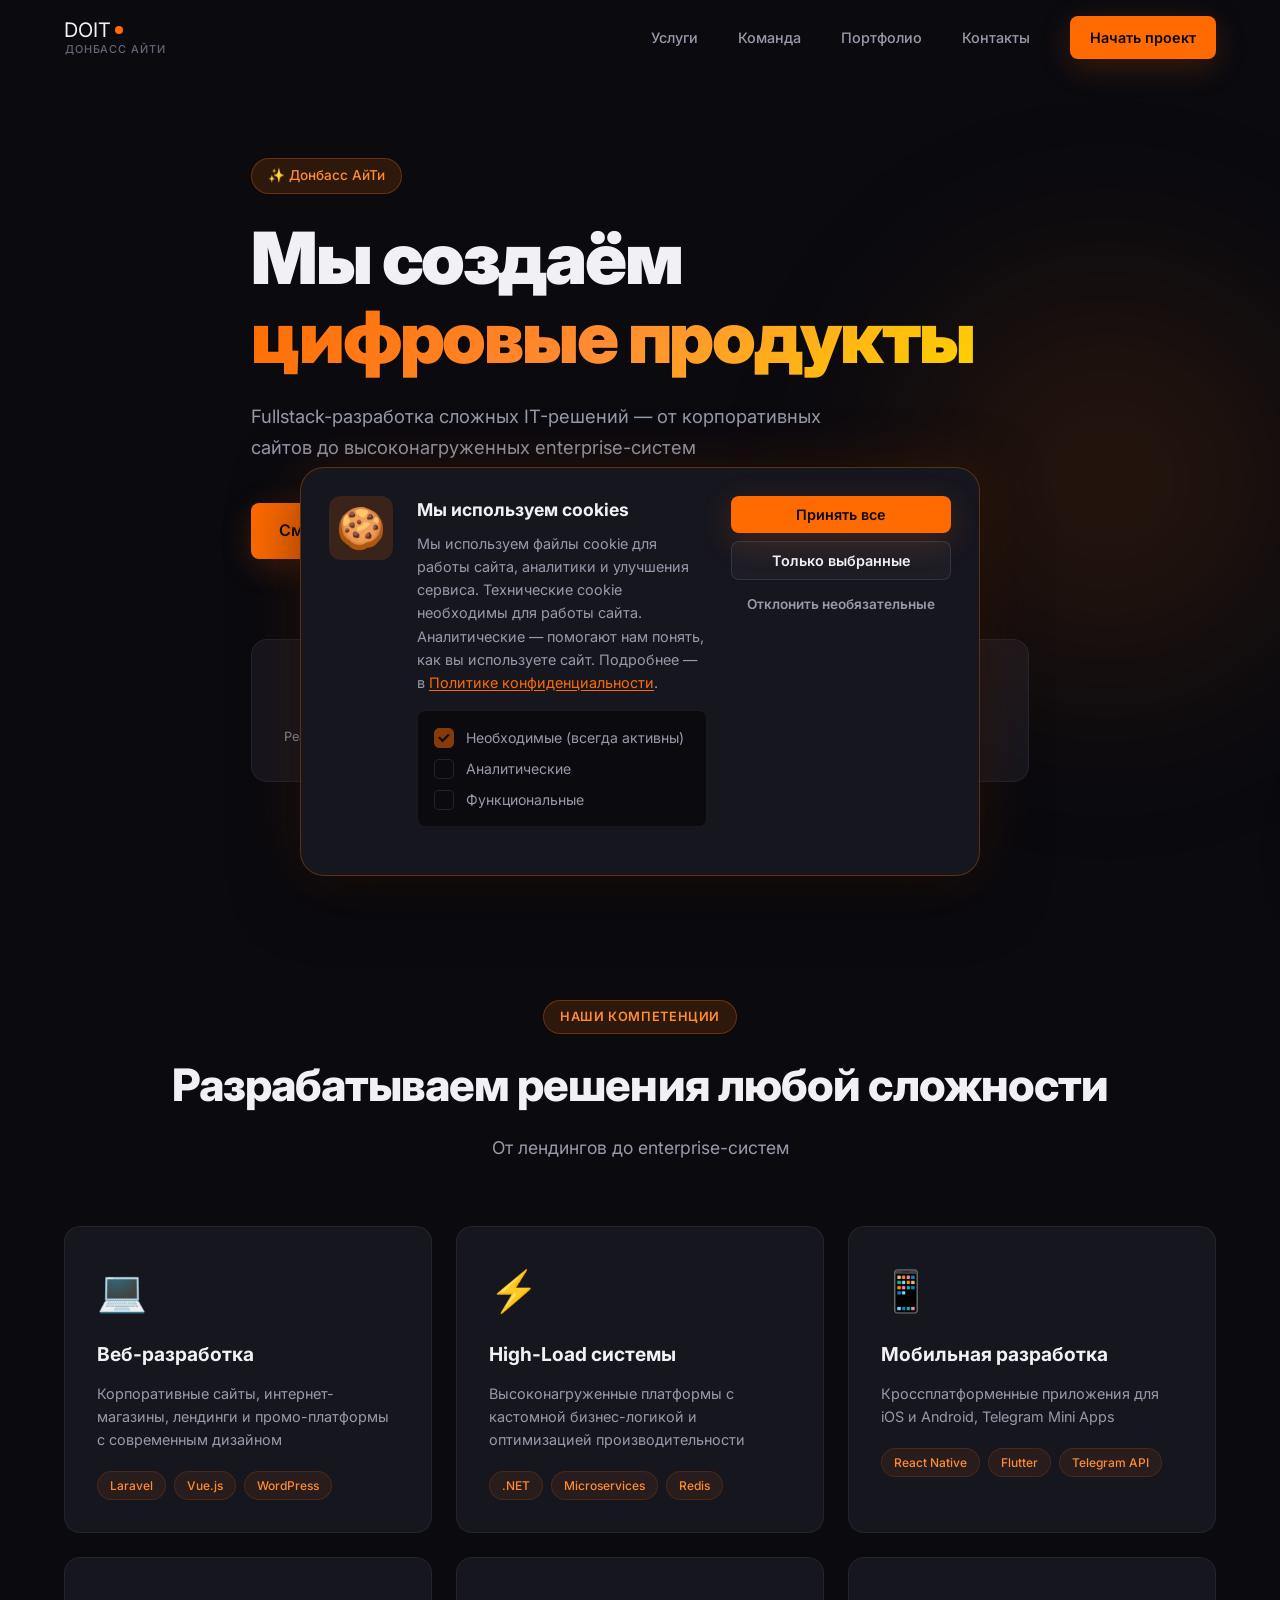
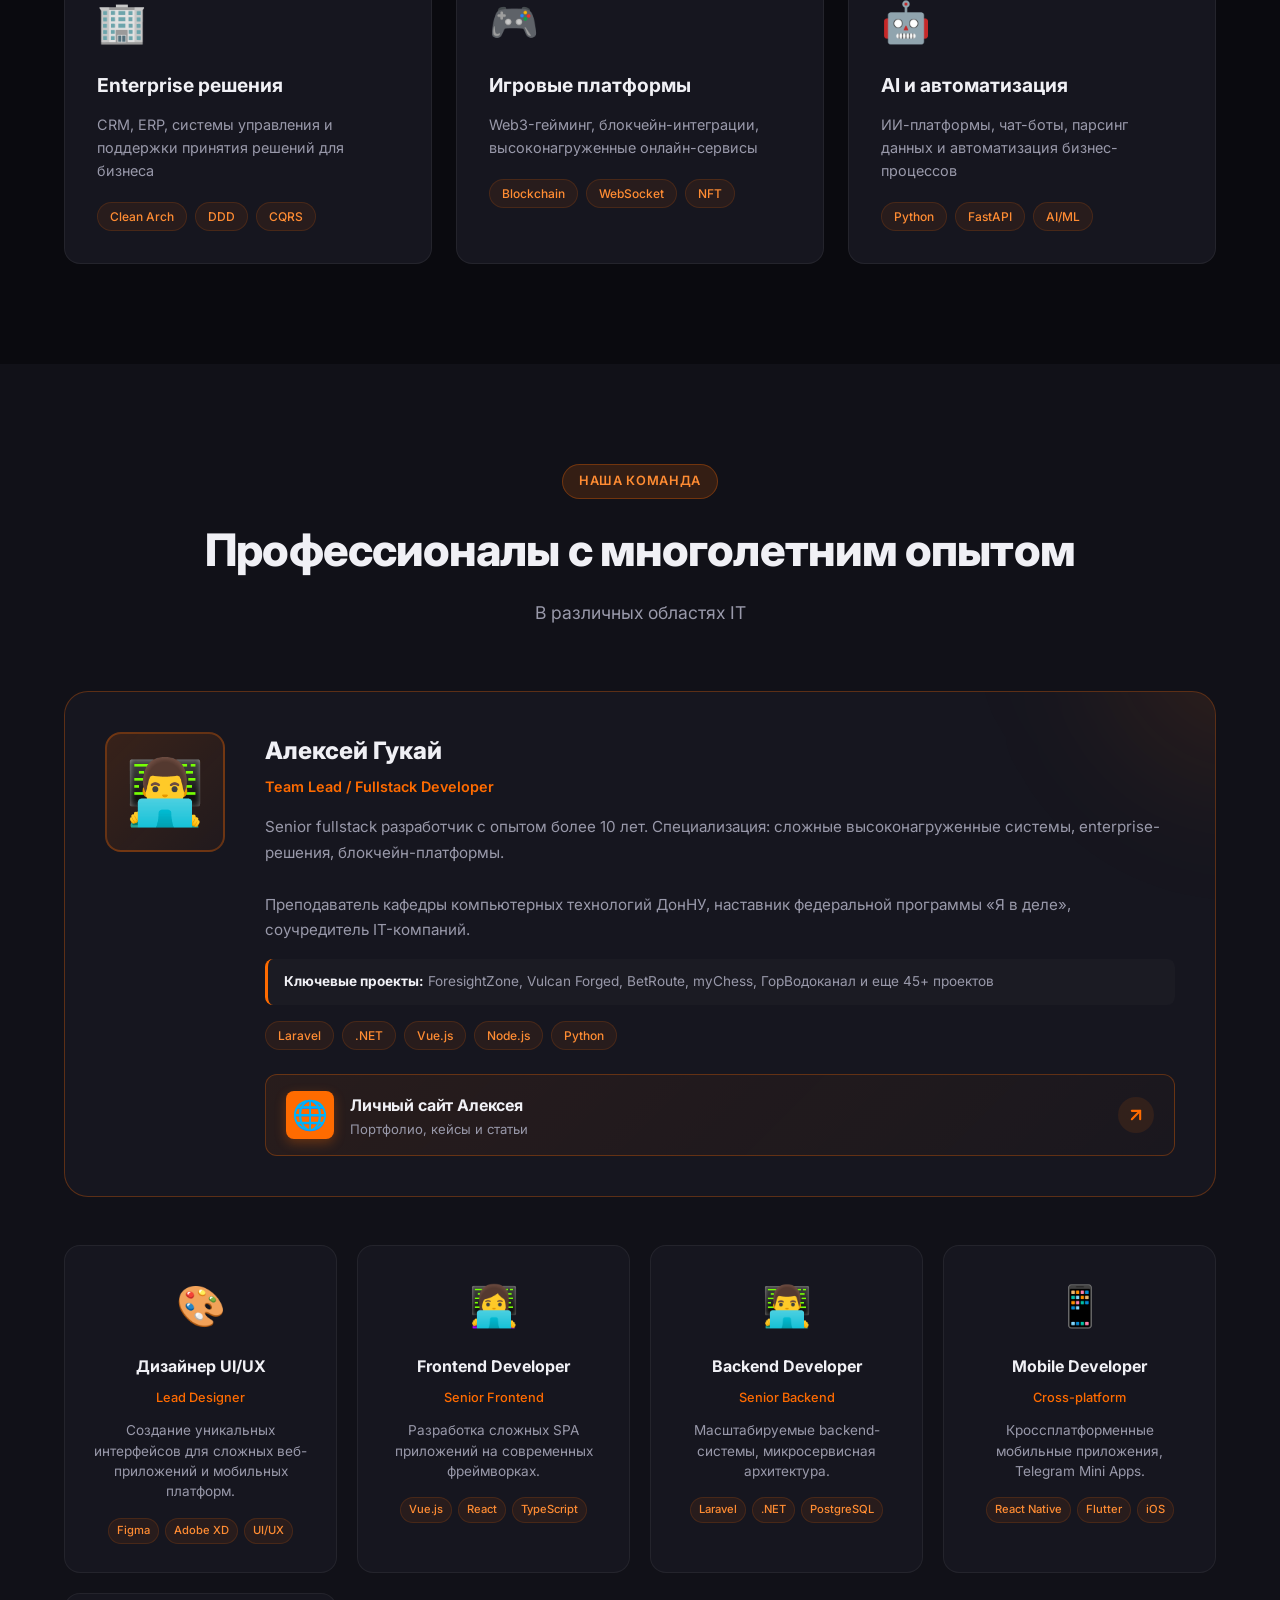
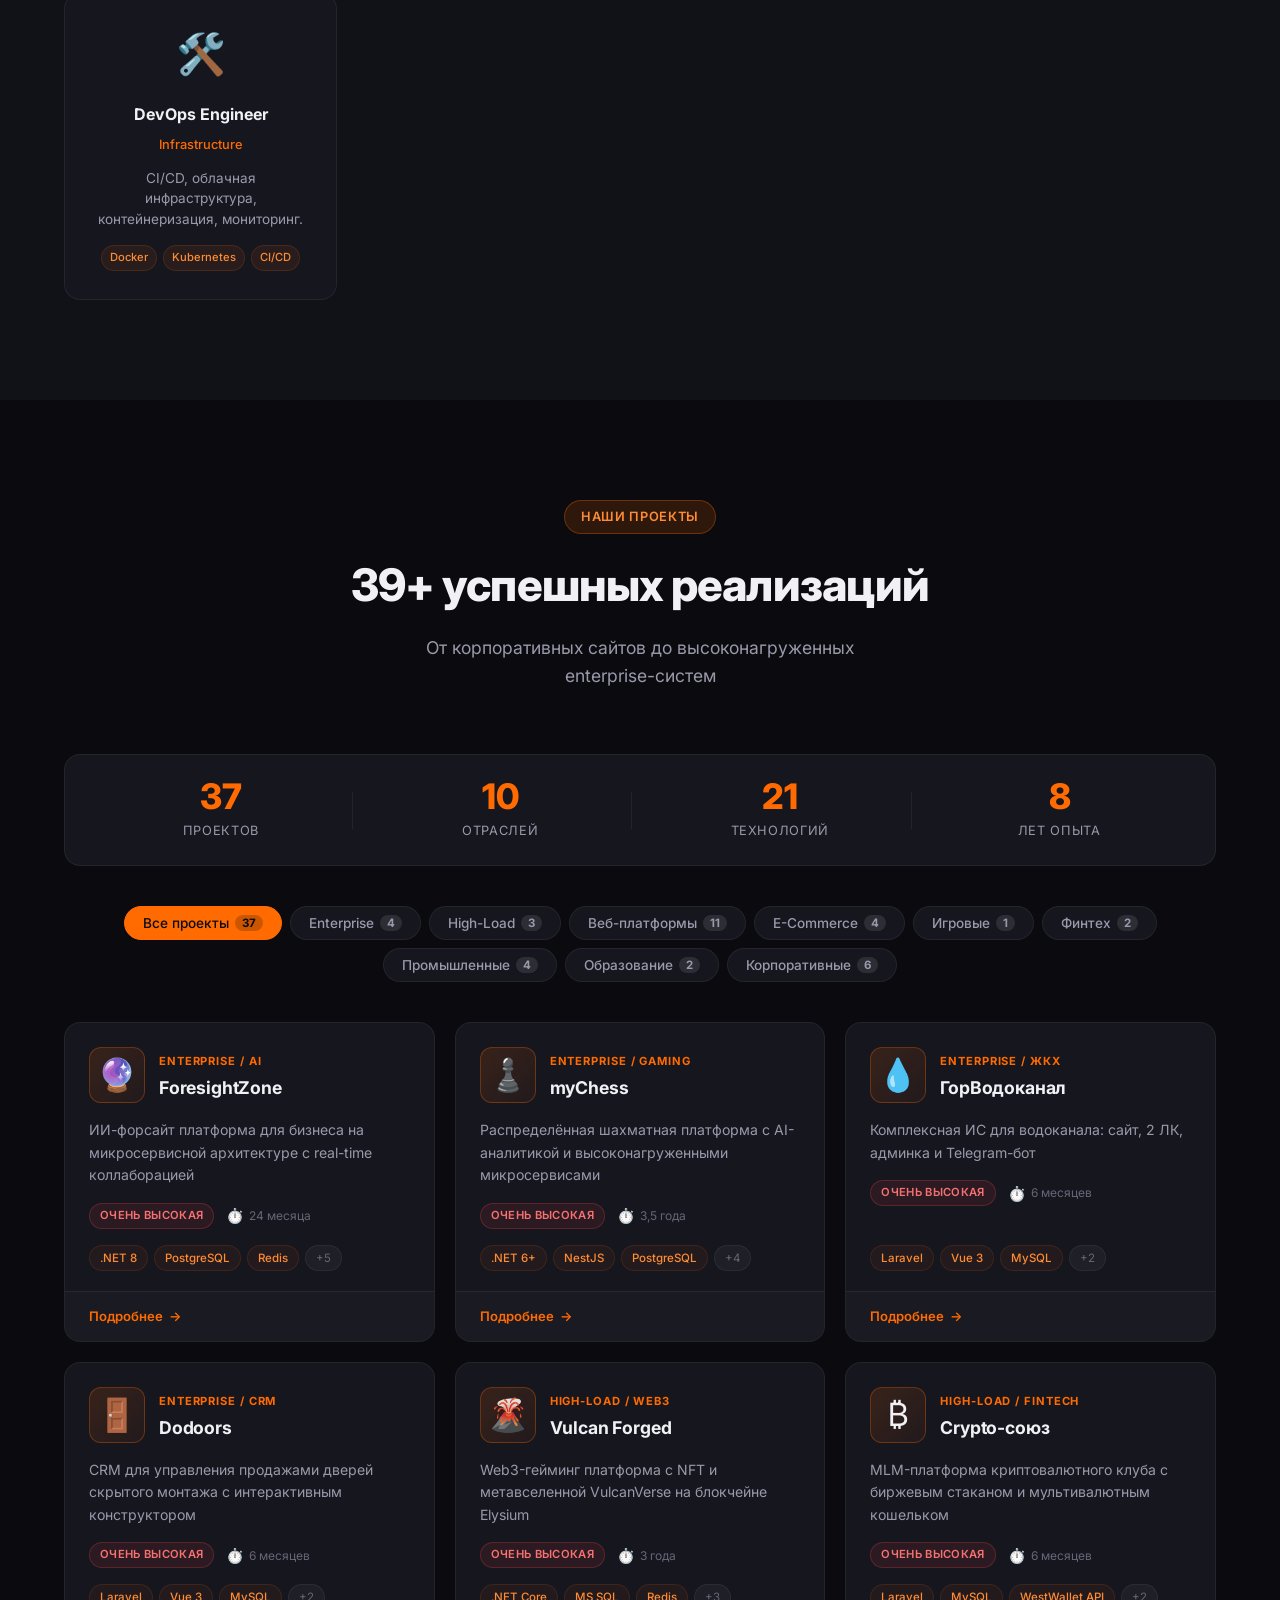
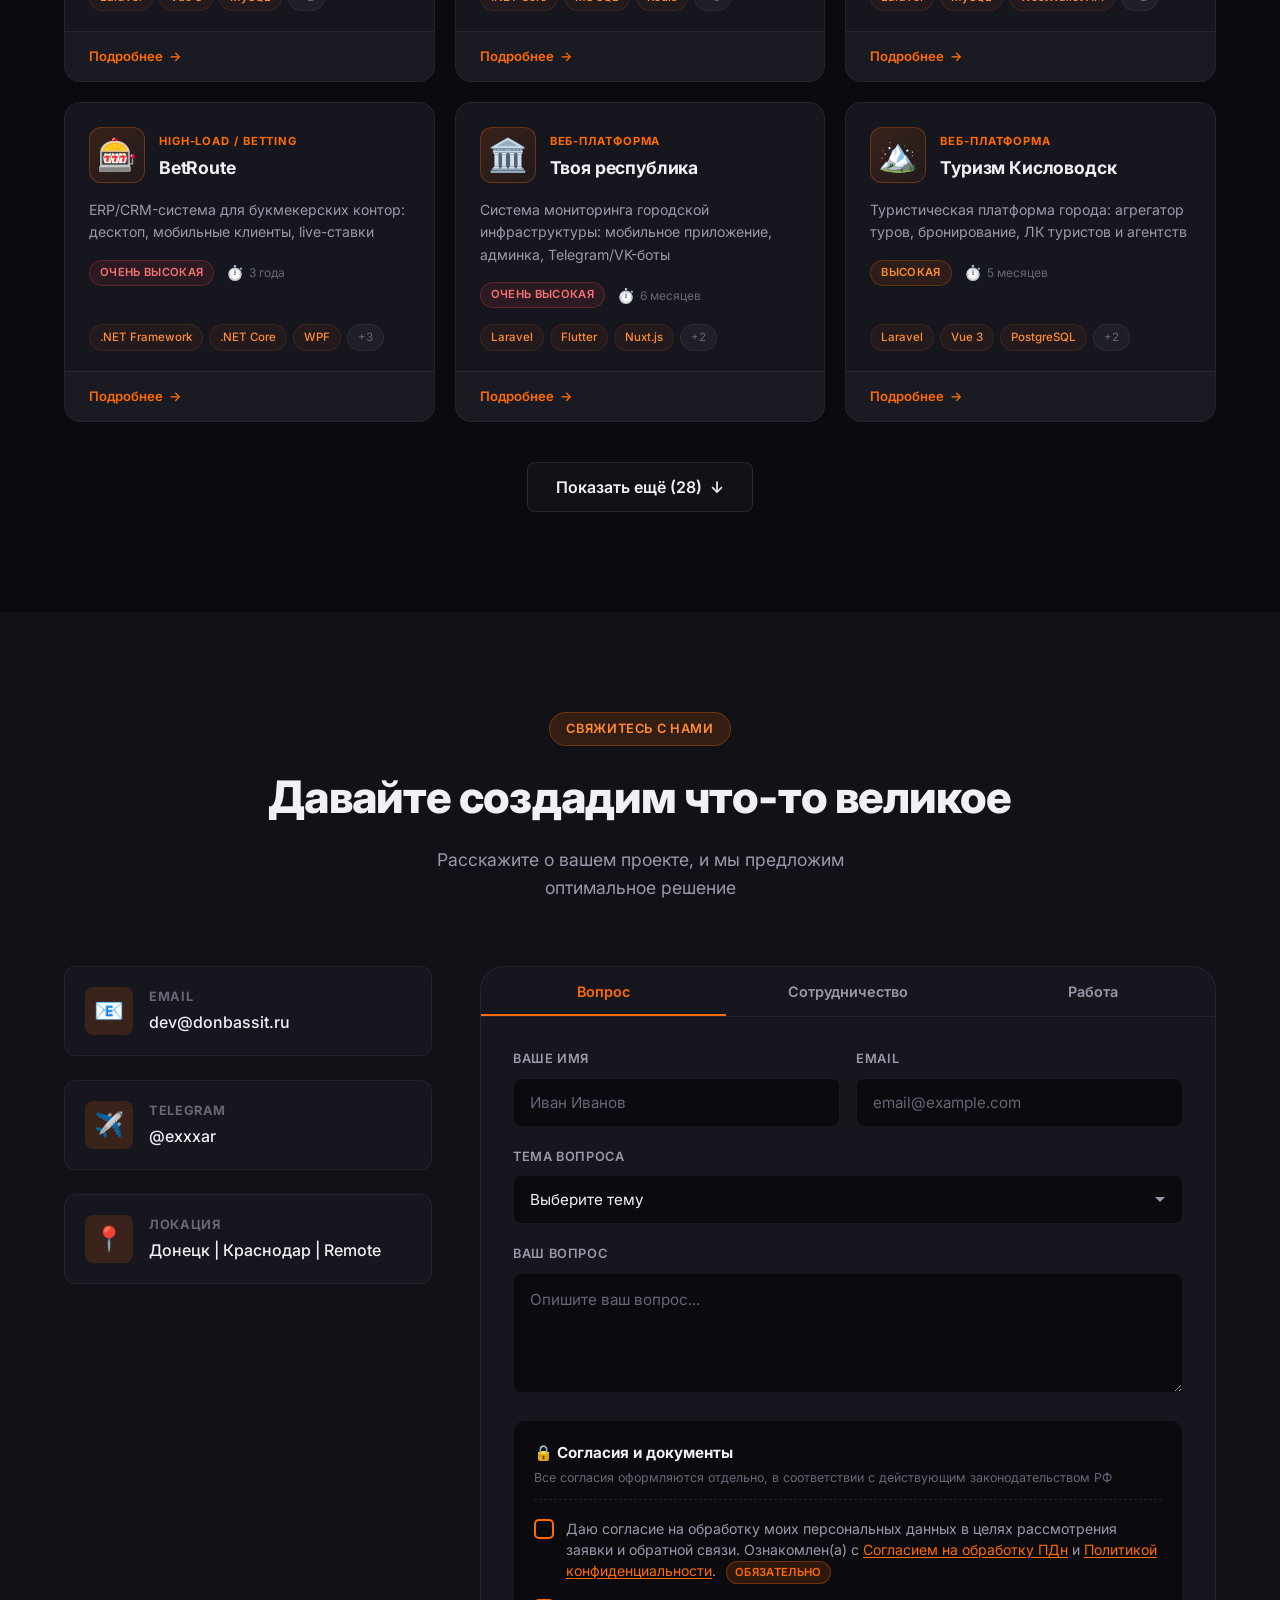
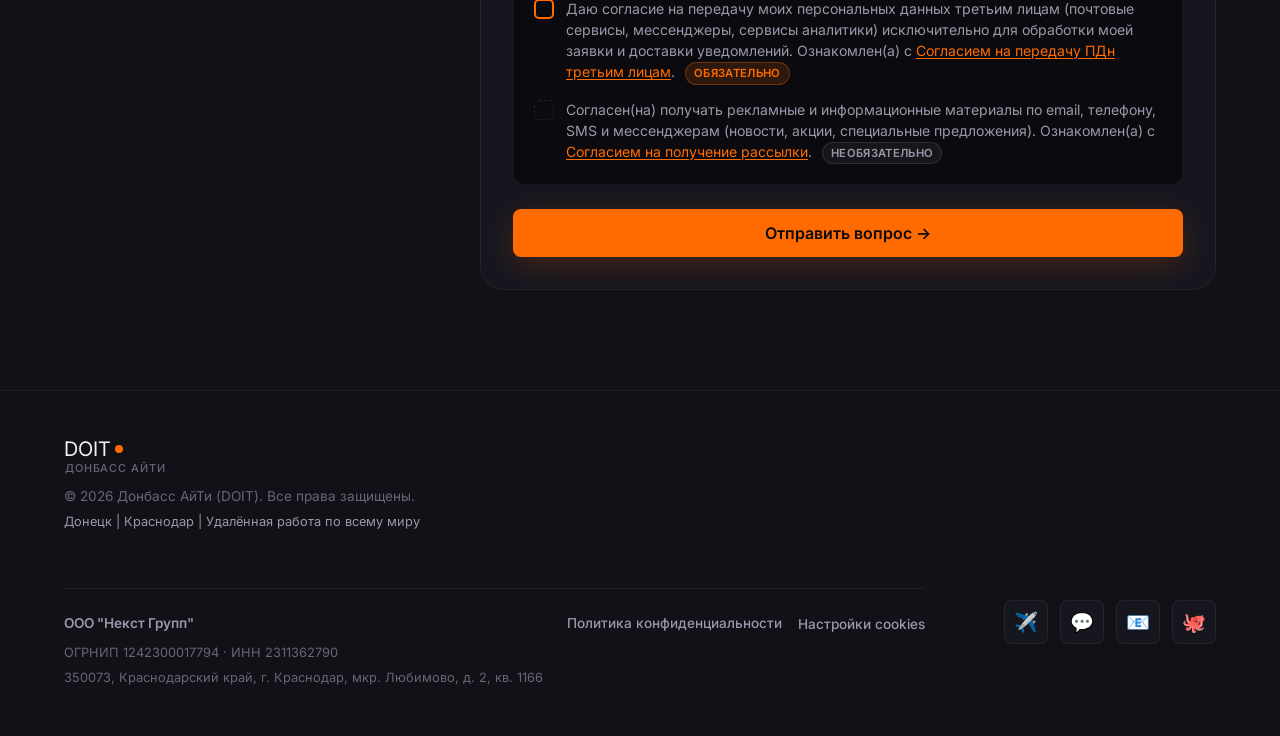
==== index.html @ e19195a1 "first" ====
<!DOCTYPE html>
<html lang="ru">
<head>
    <meta charset="UTF-8">
    <meta name="viewport" content="width=device-width, initial-scale=1.0">
    <title>DOIT — Донбасс АйТи | Fullstack-разработка IT-решений</title>
    <meta name="description" content="Донбасс АйТи (DOIT) — fullstack-разработка сложных IT-решений. От корпоративных сайтов до высоконагруженных enterprise-систем. ИП Гукай А.С.">
    <meta name="keywords" content="fullstack разработка, IT компания, веб разработка, Laravel, Vue.js, enterprise, high-load, Донецк, Краснодар">
    <meta name="author" content="Донбасс АйТи (DOIT), ИП Гукай Алексей Сергеевич">
    <meta name="copyright" content="© 2026 Донбасс АйТи">
    <meta name="robots" content="index, follow">
    <meta name="language" content="Russian">
    <meta name="revisit-after" content="7 days">
    <!-- ===== КАНОНИЧЕСКИЙ URL ===== -->
    <link rel="canonical" href="https://donbassit.ru/">

    <meta name="format-detection" content="telephone=no">
    <meta name="description"
          content="Fullstack-разработка сложных IT-решений — от корпоративных сайтов до высоконагруженных enterprise-систем">
    <link rel="preconnect" href="https://fonts.googleapis.com">
    <link rel="preconnect" href="https://fonts.gstatic.com" crossorigin>
    <link href="https://fonts.googleapis.com/css2?family=Inter:wght@300;400;500;600;700;800;900&display=swap"
          rel="stylesheet">
    <link rel="stylesheet" href="assets/css/styles.css">

    <!-- ===== OPEN GRAPH (Facebook, VK, LinkedIn, Telegram, Slack) ===== -->
    <meta property="og:type" content="website">
    <meta property="og:site_name" content="Донбасс АйТи (DOIT)">
    <meta property="og:title" content="DOIT — Fullstack-разработка IT-решений">
    <meta property="og:description" content="Создаём цифровые продукты: от корпоративных сайтов до высоконагруженных enterprise-систем. 50+ проектов, 10+ лет опыта.">
    <meta property="og:url" content="https://donbassit.ru/">
    <meta property="og:image" content="https://donbassit.ru/og-image.php?title=Веб-разработка&subtitle=Laravel + Vue.js">
    <meta property="og:image:secure_url" content="https://donbassit.ru/og-image.php?title=Веб-разработка&subtitle=Laravel + Vue.js">
    <meta property="og:image:type" content="image/jpeg">
    <meta property="og:image:width" content="1200">
    <meta property="og:image:height" content="630">
    <meta property="og:image:alt" content="DOIT — Донбасс АйТи | Fullstack-разработка">
    <meta property="og:locale" content="ru_RU">

    <!-- ===== TWITTER CARDS ===== -->
    <meta name="twitter:card" content="summary_large_image">
    <meta name="twitter:title" content="DOIT — Fullstack-разработка IT-решений">
    <meta name="twitter:description" content="Создаём цифровые продукты: от корпоративных сайтов до высоконагруженных enterprise-систем.">
    <meta name="twitter:image" content="https://donbassit.ru/assets/images/og-cover.jpg">
    <meta name="twitter:image:alt" content="DOIT — Донбасс АйТи">
    <meta name="twitter:site" content="@exxxar">
    <meta name="twitter:creator" content="@exxxar">

    <!-- ===== TELEGRAM INSTANT VIEW ===== -->
    <meta property="telegram:channel" content="@exxxar">

    <!-- ===== ТЕМА БРАУЗЕРА ===== -->
    <meta name="theme-color" content="#0a0a0f">
    <meta name="theme-color" media="(prefers-color-scheme: dark)" content="#0a0a0f">
    <meta name="theme-color" media="(prefers-color-scheme: light)" content="#ff6b00">
    <meta name="msapplication-TileColor" content="#ff6b00">
    <meta name="apple-mobile-web-app-status-bar-style" content="black-translucent">
    <meta name="apple-mobile-web-app-capable" content="yes">
    <meta name="apple-mobile-web-app-title" content="DOIT">

    <!-- ===== FAVICON ===== -->
    <link rel="icon" type="image/svg+xml" href="/favicon.svg">
    <link rel="icon" type="image/png" sizes="32x32" href="/favicon-32x32.png">
    <link rel="icon" type="image/png" sizes="16x16" href="/favicon-16x16.png">
    <link rel="apple-touch-icon" sizes="180x180" href="/apple-touch-icon.png">
    <link rel="mask-icon" href="/safari-pinned-tab.svg" color="#ff6b00">

    <!-- ===== PWA MANIFEST ===== -->
    <link rel="manifest" href="/site.webmanifest">

    <!-- ===== ШРИФТЫ ===== -->
    <link rel="preconnect" href="https://fonts.googleapis.com">
    <link rel="preconnect" href="https://fonts.gstatic.com" crossorigin>
    <link href="https://fonts.googleapis.com/css2?family=Inter:wght@300;400;500;600;700;800;900&display=swap" rel="stylesheet">

    <!-- ===== СТИЛИ ===== -->
    <link rel="stylesheet" href="assets/css/styles.css">

    <!-- ===== SCHEMA.ORG (JSON-LD) для Google ===== -->
    <script type="application/ld+json">
        {
            "@context": "https://schema.org",
            "@type": "Organization",
            "name": "Донбасс АйТи",
            "alternateName": "DOIT",
            "url": "https://donbassit.ru",
            "logo": "https://donbassit.ru/assets/images/logo.png",
            "description": "Fullstack-разработка сложных IT-решений — от корпоративных сайтов до высоконагруженных enterprise-систем",
            "foundingDate": "2015",
            "founder": {
                "@type": "Person",
                "name": "Алексей Гукай",
                "jobTitle": "Team Lead / Fullstack Developer",
                "url": "https://гукай.рф"
            },
            "address": {
                "@type": "PostalAddress",
                "streetAddress": "ул. Артема, 00",
                "addressLocality": "Донецк",
                "postalCode": "283000",
                "addressCountry": "RU"
            },
            "contactPoint": {
                "@type": "ContactPoint",
                "email": "info@donbassit.ru",
                "contactType": "customer service",
                "availableLanguage": ["Russian", "English"]
            },
            "sameAs": [
                "https://t.me/doit_dev",
                "https://гукай.рф"
            ],
            "knowsAbout": [
                "Fullstack Development",
                "Laravel",
                "Vue.js",
                "Node.js",
                ".NET",
                "Enterprise Solutions",
                "High-Load Systems",
                "Blockchain",
                "AI/ML"
            ]
        }
    </script>
    <!-- ===== ДОПОЛНИТЕЛЬНАЯ SCHEMA.ORG РАЗМЕТКА ===== -->
    <script type="application/ld+json">
        {
            "@context": "https://schema.org",
            "@type": "WebSite",
            "name": "DOIT — Донбасс АйТи",
            "url": "https://donbassit.ru",
            "potentialAction": {
                "@type": "SearchAction",
                "target": "https://donbassit.ru/?s={search_term_string}",
                "query-input": "required name=search_term_string"
            }
        }
    </script>
</head>
<body>
<!-- HEADER -->
<header class="header" id="header">
    <div class="container header__inner">
        <a href="index.html" class="logo">
            <div class="logo__main">
                <span class="logo__text">DOIT</span>
                <span class="logo__dot"></span>
            </div>
            <span class="logo__subtitle">Донбасс АйТи</span>
        </a>
        <nav class="nav" id="nav">
            <a href="#services" class="nav__link">Услуги</a>
            <a href="#team" class="nav__link">Команда</a>
            <a href="#portfolio" class="nav__link">Портфолио</a>
            <a href="#contact" class="nav__link">Контакты</a>
            <a href="#contact" class="btn btn--accent nav__cta">Начать проект</a>
        </nav>
        <button class="burger" id="burger" aria-label="Меню">
            <span></span>
            <span></span>
            <span></span>
        </button>
    </div>
</header>

<!-- HERO -->
<section class="hero">
    <div class="container">
        <div class="hero__badge">✨ Донбасс АйТи</div>
        <h1 class="hero__title">
            Мы создаём<br>
            <span class="text-gradient">цифровые продукты</span>
        </h1>
        <p class="hero__subtitle">
            Fullstack-разработка сложных IT-решений — от корпоративных сайтов до высоконагруженных enterprise-систем
        </p>
        <div class="hero__actions">
            <a href="#portfolio" class="btn btn--accent btn--lg">
                Смотреть проекты
                <span class="btn__arrow">→</span>
            </a>
            <a href="#contact" class="btn btn--outline btn--lg">Связаться с нами</a>
        </div>
        <div class="hero__stats">
            <div class="stat">
                <span class="stat__number">50+</span>
                <span class="stat__label">Реализованных проектов</span>
            </div>
            <div class="stat">
                <span class="stat__number">10+</span>
                <span class="stat__label">Лет опыта</span>
            </div>
            <div class="stat">
                <span class="stat__number">15+</span>
                <span class="stat__label">Технологий</span>
            </div>
            <div class="stat">
                <span class="stat__number">100%</span>
                <span class="stat__label">Успешных запусков</span>
            </div>
        </div>
    </div>
    <div class="hero__glow"></div>
</section>

<!-- SERVICES -->
<section class="section" id="services">
    <div class="container">
        <div class="section__header">
            <span class="section__badge">Наши компетенции</span>
            <h2 class="section__title">Разрабатываем решения любой сложности</h2>
            <p class="section__subtitle">От лендингов до enterprise-систем</p>
        </div>
        <div class="services-grid">
            <!-- Веб-разработка -->
            <div class="service-card" data-animate="fade-up">
                <div class="service-card__icon">💻</div>
                <h3 class="service-card__title">Веб-разработка</h3>
                <p class="service-card__desc">Корпоративные сайты, интернет-магазины, лендинги и промо-платформы с
                    современным дизайном</p>
                <div class="service-card__tags">
                    <span class="tag">Laravel</span>
                    <span class="tag">Vue.js</span>
                    <span class="tag">WordPress</span>
                </div>
            </div>

            <!-- High-Load -->
            <div class="service-card" data-animate="fade-up">
                <div class="service-card__icon">⚡</div>
                <h3 class="service-card__title">High-Load системы</h3>
                <p class="service-card__desc">Высоконагруженные платформы с кастомной бизнес-логикой и оптимизацией
                    производительности</p>
                <div class="service-card__tags">
                    <span class="tag">.NET</span>
                    <span class="tag">Microservices</span>
                    <span class="tag">Redis</span>
                </div>
            </div>

            <!-- Мобильная -->
            <div class="service-card" data-animate="fade-up">
                <div class="service-card__icon">📱</div>
                <h3 class="service-card__title">Мобильная разработка</h3>
                <p class="service-card__desc">Кроссплатформенные приложения для iOS и Android, Telegram Mini Apps</p>
                <div class="service-card__tags">
                    <span class="tag">React Native</span>
                    <span class="tag">Flutter</span>
                    <span class="tag">Telegram API</span>
                </div>
            </div>

            <!-- Enterprise -->
            <div class="service-card" data-animate="fade-up">
                <div class="service-card__icon">🏢</div>
                <h3 class="service-card__title">Enterprise решения</h3>
                <p class="service-card__desc">CRM, ERP, системы управления и поддержки принятия решений для бизнеса</p>
                <div class="service-card__tags">
                    <span class="tag">Clean Arch</span>
                    <span class="tag">DDD</span>
                    <span class="tag">CQRS</span>
                </div>
            </div>

            <!-- Игровые -->
            <div class="service-card" data-animate="fade-up">
                <div class="service-card__icon">🎮</div>
                <h3 class="service-card__title">Игровые платформы</h3>
                <p class="service-card__desc">Web3-гейминг, блокчейн-интеграции, высоконагруженные онлайн-сервисы</p>
                <div class="service-card__tags">
                    <span class="tag">Blockchain</span>
                    <span class="tag">WebSocket</span>
                    <span class="tag">NFT</span>
                </div>
            </div>

            <!-- AI -->
            <div class="service-card" data-animate="fade-up">
                <div class="service-card__icon">🤖</div>
                <h3 class="service-card__title">AI и автоматизация</h3>
                <p class="service-card__desc">ИИ-платформы, чат-боты, парсинг данных и автоматизация
                    бизнес-процессов</p>
                <div class="service-card__tags">
                    <span class="tag">Python</span>
                    <span class="tag">FastAPI</span>
                    <span class="tag">AI/ML</span>
                </div>
            </div>
        </div>
    </div>
</section>

<!-- TEAM -->
<section class="section section--dark" id="team">
    <div class="container">
        <div class="section__header">
            <span class="section__badge">Наша команда</span>
            <h2 class="section__title">Профессионалы с многолетним опытом</h2>
            <p class="section__subtitle">В различных областях IT</p>
        </div>

        <!-- Team Lead -->
        <div class="team-featured" data-animate="fade-up">
            <div class="team-featured__avatar">👨‍💻</div>
            <div class="team-featured__info">
                <h3 class="team-featured__name">Алексей Гукай</h3>
                <span class="team-featured__role">Team Lead / Fullstack Developer</span>
                <p class="team-featured__bio">
                    Senior fullstack разработчик с опытом более 10 лет. Специализация: сложные высоконагруженные
                    системы, enterprise-решения, блокчейн-платформы.
                    <br><br>
                    Преподаватель кафедры компьютерных технологий ДонНУ, наставник федеральной программы «Я в деле»,
                    соучредитель IT-компаний.
                </p>
                <div class="team-featured__projects">
                    <strong>Ключевые проекты:</strong> ForesightZone, Vulcan Forged, BetRoute, myChess, ГорВодоканал и
                    еще 45+ проектов
                </div>
                <div class="team-featured__tags">
                    <span class="tag">Laravel</span>
                    <span class="tag">.NET</span>
                    <span class="tag">Vue.js</span>
                    <span class="tag">Node.js</span>
                    <span class="tag">Python</span>
                </div>

                <!-- ✨ Новая кнопка — ссылка на личный сайт -->
                <div class="team-featured__cta-wrapper">
                    <a href="https://гукай.рф/" target="_blank" rel="noopener noreferrer" class="profile-link-btn">
                        <span class="profile-link-btn__icon">🌐</span>
                        <span class="profile-link-btn__content">
            <span class="profile-link-btn__title">Личный сайт Алексея</span>
            <span class="profile-link-btn__subtitle">Портфолио, кейсы и статьи</span>
        </span>
                        <span class="profile-link-btn__arrow" aria-hidden="true">
            <svg width="20" height="20" viewBox="0 0 24 24" fill="none" stroke="currentColor" stroke-width="2.5" stroke-linecap="round" stroke-linejoin="round">
                <line x1="7" y1="17" x2="17" y2="7"></line>
                <polyline points="7 7 17 7 17 17"></polyline>
            </svg>
        </span>
                    </a>
                </div>
            </div>
        </div>

        <!-- Team Grid -->
        <div class="team-grid">
            <div class="team-card" data-animate="fade-up">
                <div class="team-card__avatar">🎨</div>
                <h4 class="team-card__name">Дизайнер UI/UX</h4>
                <span class="team-card__role">Lead Designer</span>
                <p class="team-card__desc">Создание уникальных интерфейсов для сложных веб-приложений и мобильных
                    платформ.</p>
                <div class="team-card__tags">
                    <span class="tag tag--sm">Figma</span>
                    <span class="tag tag--sm">Adobe XD</span>
                    <span class="tag tag--sm">UI/UX</span>
                </div>
            </div>

            <div class="team-card" data-animate="fade-up">
                <div class="team-card__avatar">👩‍💻</div>
                <h4 class="team-card__name">Frontend Developer</h4>
                <span class="team-card__role">Senior Frontend</span>
                <p class="team-card__desc">Разработка сложных SPA приложений на современных фреймворках.</p>
                <div class="team-card__tags">
                    <span class="tag tag--sm">Vue.js</span>
                    <span class="tag tag--sm">React</span>
                    <span class="tag tag--sm">TypeScript</span>
                </div>
            </div>

            <div class="team-card" data-animate="fade-up">
                <div class="team-card__avatar">👨‍💻</div>
                <h4 class="team-card__name">Backend Developer</h4>
                <span class="team-card__role">Senior Backend</span>
                <p class="team-card__desc">Масштабируемые backend-системы, микросервисная архитектура.</p>
                <div class="team-card__tags">
                    <span class="tag tag--sm">Laravel</span>
                    <span class="tag tag--sm">.NET</span>
                    <span class="tag tag--sm">PostgreSQL</span>
                </div>
            </div>

            <div class="team-card" data-animate="fade-up">
                <div class="team-card__avatar">📱</div>
                <h4 class="team-card__name">Mobile Developer</h4>
                <span class="team-card__role">Cross-platform</span>
                <p class="team-card__desc">Кроссплатформенные мобильные приложения, Telegram Mini Apps.</p>
                <div class="team-card__tags">
                    <span class="tag tag--sm">React Native</span>
                    <span class="tag tag--sm">Flutter</span>
                    <span class="tag tag--sm">iOS</span>
                </div>
            </div>

            <div class="team-card" data-animate="fade-up">
                <div class="team-card__avatar">🛠️</div>
                <h4 class="team-card__name">DevOps Engineer</h4>
                <span class="team-card__role">Infrastructure</span>
                <p class="team-card__desc">CI/CD, облачная инфраструктура, контейнеризация, мониторинг.</p>
                <div class="team-card__tags">
                    <span class="tag tag--sm">Docker</span>
                    <span class="tag tag--sm">Kubernetes</span>
                    <span class="tag tag--sm">CI/CD</span>
                </div>
            </div>
        </div>
    </div>
</section>

<!-- PORTFOLIO -->
<section class="section" id="portfolio">
    <div class="container">
        <div class="section__header">
            <span class="section__badge">Наши проекты</span>
            <h2 class="section__title">39+ успешных реализаций</h2>
            <p class="section__subtitle">От корпоративных сайтов до высоконагруженных enterprise-систем</p>
        </div>

        <!-- Счётчики категорий -->
        <div class="portfolio-summary">
            <div class="portfolio-summary__item">
                <span class="portfolio-summary__count" data-count="39">0</span>
                <span class="portfolio-summary__label">проектов</span>
            </div>
            <div class="portfolio-summary__item">
                <span class="portfolio-summary__count" data-count="12">0</span>
                <span class="portfolio-summary__label">отраслей</span>
            </div>
            <div class="portfolio-summary__item">
                <span class="portfolio-summary__count" data-count="25">0</span>
                <span class="portfolio-summary__label">технологий</span>
            </div>
            <div class="portfolio-summary__item">
                <span class="portfolio-summary__count" data-count="10">0</span>
                <span class="portfolio-summary__label">лет опыта</span>
            </div>
        </div>

        <!-- Фильтры -->
        <div class="portfolio-filters">
            <button class="filter-btn filter-btn--active" data-filter="all">Все проекты <span class="filter-count" data-count-all>39</span></button>
            <button class="filter-btn" data-filter="enterprise">Enterprise <span class="filter-count" data-count="enterprise">0</span></button>
            <button class="filter-btn" data-filter="highload">High-Load <span class="filter-count" data-count="highload">0</span></button>
            <button class="filter-btn" data-filter="web">Веб-платформы <span class="filter-count" data-count="web">0</span></button>
            <button class="filter-btn" data-filter="ecommerce">E-Commerce <span class="filter-count" data-count="ecommerce">0</span></button>
            <button class="filter-btn" data-filter="gaming">Игровые <span class="filter-count" data-count="gaming">0</span></button>
            <button class="filter-btn" data-filter="fintech">Финтех <span class="filter-count" data-count="fintech">0</span></button>
            <button class="filter-btn" data-filter="industrial">Промышленные <span class="filter-count" data-count="industrial">0</span></button>
            <button class="filter-btn" data-filter="education">Образование <span class="filter-count" data-count="education">0</span></button>
            <button class="filter-btn" data-filter="corporate">Корпоративные <span class="filter-count" data-count="corporate">0</span></button>
        </div>

        <!-- Сетка проектов (заполняется через JS) -->
        <div class="portfolio-grid" id="portfolio-grid">
            <!-- Карточки вставляются динамически -->
        </div>

        <!-- Кнопка "Показать ещё" -->
        <div class="portfolio-more-wrapper">
            <button class="btn btn--outline btn--lg" id="portfolio-more">
                Показать ещё проекты
                <span class="btn__arrow">↓</span>
            </button>
        </div>
    </div>
</section>

<!-- MODAL: Детали проекта -->
<div class="project-modal" id="project-modal" aria-hidden="true" role="dialog">
    <div class="project-modal__overlay" data-modal-close></div>
    <div class="project-modal__content">
        <button class="project-modal__close" data-modal-close aria-label="Закрыть">
            <svg width="24" height="24" viewBox="0 0 24 24" fill="none" stroke="currentColor" stroke-width="2">
                <line x1="18" y1="6" x2="6" y2="18"></line>
                <line x1="6" y1="6" x2="18" y2="18"></line>
            </svg>
        </button>

        <div class="project-modal__body" id="project-modal-body">
            <!-- Содержимое вставляется динамически -->
        </div>
    </div>
</div>

<!-- CONTACT -->
<section class="section section--dark" id="contact">
    <div class="container">
        <div class="section__header">
            <span class="section__badge">Свяжитесь с нами</span>
            <h2 class="section__title">Давайте создадим что-то великое</h2>
            <p class="section__subtitle">Расскажите о вашем проекте, и мы предложим оптимальное решение</p>
        </div>

        <div class="contact-grid">
            <!-- Contact Info -->
            <div class="contact-info">
                <div class="contact-info__item">
                    <span class="contact-info__icon">📧</span>
                    <div>
                        <strong>Email</strong>
                        <a href="mailto:dev@donbassit.ru">dev@donbassit.ru</a>
                    </div>
                </div>
                <div class="contact-info__item">
                    <span class="contact-info__icon">✈️</span>
                    <div>
                        <strong>Telegram</strong>
                        <a href="https://t.me/exxxar" target="_blank">@exxxar</a>
                    </div>
                </div>
                <div class="contact-info__item">
                    <span class="contact-info__icon">📍</span>
                    <div>
                        <strong>Локация</strong>
                        <span>Донецк | Краснодар | Remote</span>
                    </div>
                </div>
            </div>

            <!-- Tabs -->
            <div class="contact-tabs">
                <div class="tabs-nav">
                    <button class="tab-btn tab-btn--active" data-tab="question">Вопрос</button>
                    <button class="tab-btn" data-tab="cooperation">Сотрудничество</button>
                    <button class="tab-btn" data-tab="job">Работа</button>
                </div>

                <!-- Form: Question -->
                <form class="contact-form tab-content tab-content--active" id="form-question" action="process_form.php"
                      method="POST">
                    <input type="hidden" name="form_type" value="question">
                    <div class="form-row">
                        <div class="form-group">
                            <label class="form-label">Ваше имя</label>
                            <input type="text" name="name" class="form-input" placeholder="Иван Иванов" required>
                        </div>
                        <div class="form-group">
                            <label class="form-label">Email</label>
                            <input type="email" name="email" class="form-input" placeholder="email@example.com"
                                   required>
                        </div>
                    </div>
                    <div class="form-group">
                        <label class="form-label">Тема вопроса</label>
                        <select name="topic" class="form-input form-select" required>
                            <option value="">Выберите тему</option>
                            <option value="technical">Технический вопрос</option>
                            <option value="project">Вопрос по проекту</option>
                            <option value="pricing">Стоимость услуг</option>
                            <option value="other">Другое</option>
                        </select>
                    </div>
                    <div class="form-group">
                        <label class="form-label">Ваш вопрос</label>
                        <textarea name="message" class="form-input form-textarea" placeholder="Опишите ваш вопрос..."
                                  required></textarea>
                    </div>
                    <!-- CONSENT BLOCK — ФЗ-152 + ФЗ-38 (ред. от 01.09.2025) -->
                    <div class="consent-block">
                        <div class="consent-block__header">
                            <span class="consent-block__title">🔒 Согласия и документы</span>
                            <span class="consent-block__hint">Все согласия оформляются отдельно, в соответствии с действующим законодательством РФ</span>
                        </div>

                        <!-- 1. Согласие на обработку ПДн (обязательное, required) -->
                        <label class="checkbox checkbox--required">
                            <input type="checkbox" name="consent_pd" value="1" required>
                            <span class="checkbox__mark"></span>
                            <span class="checkbox__text">
            Даю согласие на обработку моих персональных данных в целях рассмотрения заявки и обратной связи.
            Ознакомлен(а) с
            <a href="privacy.html#pd-consent" target="_blank" rel="noopener noreferrer">Согласием на обработку ПДн</a>
            и
            <a href="privacy.html" target="_blank" rel="noopener noreferrer">Политикой конфиденциальности</a>.
            <span class="consent-badge consent-badge--required">Обязательно</span>
        </span>
                        </label>

                        <!-- 2. Согласие на передачу ПДн третьим лицам (обязательное, required) -->
                        <label class="checkbox checkbox--required">
                            <input type="checkbox" name="consent_transfer" value="1" required>
                            <span class="checkbox__mark"></span>
                            <span class="checkbox__text">
            Даю согласие на передачу моих персональных данных третьим лицам (почтовые сервисы, мессенджеры, сервисы аналитики)
            исключительно для обработки моей заявки и доставки уведомлений.
            Ознакомлен(а) с
            <a href="privacy.html#transfer-consent" target="_blank" rel="noopener noreferrer">Согласием на передачу ПДн третьим лицам</a>.
            <span class="consent-badge consent-badge--required">Обязательно</span>
        </span>
                        </label>

                        <!-- 3. Согласие на рекламную рассылку (НЕобязательное) -->
                        <label class="checkbox checkbox--optional">
                            <input type="checkbox" name="consent_mailing" value="1">
                            <span class="checkbox__mark"></span>
                            <span class="checkbox__text">
            Согласен(на) получать рекламные и информационные материалы по email, телефону, SMS и мессенджерам
            (новости, акции, специальные предложения). Ознакомлен(а) с
            <a href="privacy.html#mailing-consent" target="_blank" rel="noopener noreferrer">Согласием на получение рассылки</a>.
            <span class="consent-badge consent-badge--optional">Необязательно</span>
        </span>
                        </label>
                    </div>

                    <button type="submit" class="btn btn--accent btn--lg btn--full">
                        Отправить вопрос →
                    </button>
                </form>

                <!-- Form: Cooperation -->
                <form class="contact-form tab-content" id="form-cooperation" action="process_form.php" method="POST">
                    <input type="hidden" name="form_type" value="cooperation">
                    <div class="form-row">
                        <div class="form-group">
                            <label class="form-label">Ваше имя</label>
                            <input type="text" name="name" class="form-input" placeholder="Иван Иванов" required>
                        </div>
                        <div class="form-group">
                            <label class="form-label">Компания</label>
                            <input type="text" name="company" class="form-input" placeholder="Название компании">
                        </div>
                    </div>
                    <div class="form-row">
                        <div class="form-group">
                            <label class="form-label">Email</label>
                            <input type="email" name="email" class="form-input" placeholder="email@example.com"
                                   required>
                        </div>
                        <div class="form-group">
                            <label class="form-label">Телефон</label>
                            <input type="tel" name="phone" class="form-input" placeholder="+7 (999) 123-45-67">
                        </div>
                    </div>
                    <div class="form-group">
                        <label class="form-label">Тип сотрудничества</label>
                        <select name="cooperation_type" class="form-input form-select" required>
                            <option value="">Выберите тип</option>
                            <option value="development">Разработка проекта</option>
                            <option value="outsource">Аутсорс разработка</option>
                            <option value="consulting">Консалтинг</option>
                            <option value="partnership">Партнерство</option>
                        </select>
                    </div>
                    <div class="form-group">
                        <label class="form-label">Описание проекта</label>
                        <textarea name="message" class="form-input form-textarea"
                                  placeholder="Расскажите о вашем проекте..." required></textarea>
                    </div>
                    <button type="submit" class="btn btn--accent btn--lg btn--full">
                        Отправить заявку →
                    </button>
                </form>

                <!-- Form: Job -->
                <form class="contact-form tab-content" id="form-job" action="process_form.php" method="POST">
                    <input type="hidden" name="form_type" value="job">
                    <div class="form-row">
                        <div class="form-group">
                            <label class="form-label">Ваше имя</label>
                            <input type="text" name="name" class="form-input" placeholder="Иван Иванов" required>
                        </div>
                        <div class="form-group">
                            <label class="form-label">Желаемая позиция</label>
                            <input type="text" name="position" class="form-input" placeholder="Frontend Developer"
                                   required>
                        </div>
                    </div>
                    <div class="form-row">
                        <div class="form-group">
                            <label class="form-label">Email</label>
                            <input type="email" name="email" class="form-input" placeholder="email@example.com"
                                   required>
                        </div>
                        <div class="form-group">
                            <label class="form-label">Telegram</label>
                            <input type="text" name="telegram" class="form-input" placeholder="@username">
                        </div>
                    </div>
                    <div class="form-group">
                        <label class="form-label">Уровень</label>
                        <select name="level" class="form-input form-select" required>
                            <option value="">Выберите уровень</option>
                            <option value="junior">Junior</option>
                            <option value="middle">Middle</option>
                            <option value="senior">Senior</option>
                            <option value="lead">Team Lead</option>
                        </select>
                    </div>
                    <div class="form-group">
                        <label class="form-label">Расскажите о себе</label>
                        <textarea name="message" class="form-input form-textarea" placeholder="Опыт, навыки, проекты..."
                                  required></textarea>
                    </div>
                    <button type="submit" class="btn btn--accent btn--lg btn--full">
                        Отправить резюме →
                    </button>
                </form>
            </div>
        </div>
    </div>
</section>

<!-- FOOTER -->
<footer class="footer">
    <div class="container">
        <div class="footer__inner">
            <div class="footer__brand">
                <a href="index.html" class="logo">
                    <div class="logo__main">
                        <span class="logo__text">DOIT</span>
                        <span class="logo__dot"></span>
                    </div>
                    <span class="logo__subtitle">Донбасс АйТи</span>
                </a>
                <p class="footer__desc">© 2026 Донбасс АйТи (DOIT). Все права защищены.</p>
                <p class="footer__location">Донецк | Краснодар | Удалённая работа по всему миру</p>
            </div>
            <div class="footer__legal">
                <div class="footer__owner">
                    <strong>ООО "Некст Групп"</strong>
                    <span>ОГРНИП 1242300017794 · ИНН 2311362790</span>
                    <span>350073, Краснодарский край, г. Краснодар, мкр. Любимово, д. 2, кв. 1166</span>
                </div>
                <nav class="footer__docs">
                    <a href="privacy.html" class="footer__doc-link">Политика конфиденциальности</a>
                    <button class="footer__doc-link footer__cookie-btn" id="cookie-settings-btn">
                        Настройки cookies
                    </button>
                </nav>
            </div>
            <div class="footer__socials">
                <a href="#" class="social-link" aria-label="Telegram">✈️</a>
                <a href="#" class="social-link" aria-label="WhatsApp">💬</a>
                <a href="mailto:dev@donbassit.ru" class="social-link" aria-label="Email">📧</a>
                <a href="#" class="social-link" aria-label="GitHub">🐙</a>
            </div>
        </div>
    </div>
</footer>

<!-- Toast notification -->
<div class="toast" id="toast">
    <span class="toast__icon">✅</span>
    <span class="toast__text">Сообщение отправлено! Скоро свяжемся с вами.</span>
</div>

<!-- Cookie Consent Banner -->
<div class="cookie-banner" id="cookie-banner">
    <div class="cookie-banner__inner">
        <div class="cookie-banner__icon">🍪</div>
        <div class="cookie-banner__content">
            <h3 class="cookie-banner__title">Мы используем cookies</h3>
            <p class="cookie-banner__text">
                Мы используем файлы cookie для работы сайта, аналитики и улучшения сервиса.
                Технические cookie необходимы для работы сайта. Аналитические — помогают нам
                понять, как вы используете сайт. Подробнее — в
                <a href="privacy.html" target="_blank" rel="noopener noreferrer">Политике конфиденциальности</a>.
            </p>
            <div class="cookie-banner__options">
                <label class="checkbox">
                    <input type="checkbox" id="cookie-technical" checked disabled>
                    <span class="checkbox__mark"></span>
                    <span class="checkbox__text">Необходимые (всегда активны)</span>
                </label>
                <label class="checkbox">
                    <input type="checkbox" id="cookie-analytics">
                    <span class="checkbox__mark"></span>
                    <span class="checkbox__text">Аналитические</span>
                </label>
                <label class="checkbox">
                    <input type="checkbox" id="cookie-functional">
                    <span class="checkbox__mark"></span>
                    <span class="checkbox__text">Функциональные</span>
                </label>
            </div>
        </div>
        <div class="cookie-banner__actions">
            <button class="btn btn--accent" id="cookie-accept-all">Принять все</button>
            <button class="btn btn--outline" id="cookie-accept-selected">Только выбранные</button>
            <button class="btn btn--ghost" id="cookie-reject">Отклонить необязательные</button>
        </div>
    </div>
</div>
<script src="assets/js/scripts.js"></script>
</body>
</html>
---- assets/css/styles.css ----
/* ===== CSS VARIABLES ===== */
:root {
    /* Dark Theme Colors */
    --bg-primary: #0a0a0f;
    --bg-secondary: #111118;
    --bg-card: #16161f;
    --bg-card-hover: #1c1c28;
    --bg-elevated: #1a1a26;

    /* Orange Accent */
    --accent: #ff6b00;
    --accent-light: #ff8c33;
    --accent-dark: #e05e00;
    --accent-glow: rgba(255, 107, 0, 0.15);
    --accent-glow-strong: rgba(255, 107, 0, 0.3);

    /* Text */
    --text-primary: #f0f0f5;
    --text-secondary: #9999aa;
    --text-muted: #666677;
    --text-inverse: #0a0a0f;

    /* Borders */
    --border: rgba(255, 255, 255, 0.06);
    --border-light: rgba(255, 255, 255, 0.1);
    --border-accent: rgba(255, 107, 0, 0.3);

    /* Shadows */
    --shadow-sm: 0 2px 8px rgba(0, 0, 0, 0.3);
    --shadow-md: 0 8px 32px rgba(0, 0, 0, 0.4);
    --shadow-lg: 0 16px 64px rgba(0, 0, 0, 0.5);
    --shadow-accent: 0 8px 32px rgba(255, 107, 0, 0.2);

    /* Spacing */
    --radius-sm: 8px;
    --radius-md: 12px;
    --radius-lg: 16px;
    --radius-xl: 24px;

    /* Transitions */
    --transition: 0.3s cubic-bezier(0.4, 0, 0.2, 1);
    --transition-slow: 0.6s cubic-bezier(0.4, 0, 0.2, 1);
}

/* ===== RESET & BASE ===== */
*,
*::before,
*::after {
    margin: 0;
    padding: 0;
    box-sizing: border-box;
}

html {
    scroll-behavior: smooth;
    font-size: 16px;
}

body {
    font-family: 'Inter', -apple-system, BlinkMacSystemFont, sans-serif;
    background: var(--bg-primary);
    color: var(--text-primary);
    line-height: 1.6;
    overflow-x: hidden;
    -webkit-font-smoothing: antialiased;
    -moz-osx-font-smoothing: grayscale;
}

a {
    color: inherit;
    text-decoration: none;
}

img {
    max-width: 100%;
    display: block;
}

button {
    cursor: pointer;
    border: none;
    background: none;
    font-family: inherit;
}

input, textarea, select {
    font-family: inherit;
    font-size: inherit;
}

/* ===== CONTAINER ===== */
.container {
    max-width: 1200px;
    margin: 0 auto;
    padding: 0 24px;
}

/* ===== HEADER ===== */
.header {
    position: fixed;
    top: 0;
    left: 0;
    right: 0;
    z-index: 1000;
    padding: 16px 0;
    transition: var(--transition);
    background: transparent;
}

.header--scrolled {
    background: rgba(10, 10, 15, 0.85);
    backdrop-filter: blur(20px);
    -webkit-backdrop-filter: blur(20px);
    border-bottom: 1px solid var(--border);
    padding: 12px 0;
}

.header__inner {
    display: flex;
    align-items: center;
    justify-content: space-between;
}

.logo {
    display: flex;
    flex-direction: column;
    gap: 2px;
    line-height: 1;
    text-decoration: none;
    transition: var(--transition);
}

.logo:hover {
    opacity: 0.85;
}

.logo__main {
    display: flex;
    align-items: center;
    gap: 4px;
}

/* Логотип на мобильных — чуть меньше */
.logo__text {
    font-size: 1.25rem;
}

.logo__subtitle {
    font-size: 0.6rem;
    letter-spacing: 0.05em;
}

.logo__dot {
    width: 8px;
    height: 8px;
    background: var(--accent);
    border-radius: 50%;
    display: inline-block;
    animation: pulse-dot 2s ease-in-out infinite;
    flex-shrink: 0;
}

/* 🔥 Подзаголовок "Донбасс АйТи" — мелкий приглушённый текст */
.logo__subtitle {
    display: block;
    font-size: 0.68rem;
    font-weight: 500;
    letter-spacing: 0.08em;
    text-transform: uppercase;
    color: var(--text-muted);
    line-height: 1;
    padding-left: 1px;
    margin-top: 2px;
    transition: var(--transition);
}

.logo:hover .logo__subtitle {
    color: var(--accent);
}
@keyframes pulse-dot {
    0%, 100% { opacity: 1; transform: scale(1); }
    50% { opacity: 0.6; transform: scale(1.3); }
}

.nav {
    display: flex;
    align-items: center;
    gap: 8px;
}

.nav__link {
    padding: 8px 16px;
    border-radius: var(--radius-sm);
    color: var(--text-secondary);
    font-size: 0.9rem;
    font-weight: 500;
    transition: var(--transition);
}

.nav__link:hover {
    color: var(--text-primary);
    background: rgba(255, 255, 255, 0.05);
}

.nav__cta {
    margin-left: 16px;
}

/* Burger */
.burger {
    display: none;
    flex-direction: column;
    gap: 5px;
    padding: 8px;
    z-index: 1001;
}

.burger span {
    display: block;
    width: 24px;
    height: 2px;
    background: var(--text-primary);
    border-radius: 2px;
    transition: var(--transition);
}

.burger--active span:nth-child(1) {
    transform: rotate(45deg) translate(5px, 5px);
}

.burger--active span:nth-child(2) {
    opacity: 0;
}

.burger--active span:nth-child(3) {
    transform: rotate(-45deg) translate(5px, -5px);
}

/* ===== BUTTONS ===== */
.btn {
    display: inline-flex;
    align-items: center;
    justify-content: center;
    gap: 8px;
    padding: 10px 20px;
    border-radius: var(--radius-sm);
    font-weight: 600;
    font-size: 0.9rem;
    transition: var(--transition);
    white-space: nowrap;
    position: relative;
    overflow: hidden;
}

.btn--accent {
    background: var(--accent);
    color: var(--text-inverse);
    box-shadow: var(--shadow-accent);
}

.btn--accent:hover {
    background: var(--accent-light);
    transform: translateY(-2px);
    box-shadow: 0 12px 40px rgba(255, 107, 0, 0.35);
}

.btn--outline {
    border: 1px solid var(--border-light);
    color: var(--text-primary);
    background: rgba(255, 255, 255, 0.03);
}

.btn--outline:hover {
    border-color: var(--accent);
    color: var(--accent);
    background: var(--accent-glow);
}

.btn--lg {
    padding: 14px 28px;
    font-size: 1rem;
}

.btn--full {
    width: 100%;
}

.btn__arrow {
    transition: var(--transition);
}

.btn:hover .btn__arrow {
    transform: translateX(4px);
}

/* ===== HERO ===== */
.hero {
    position: relative;
    min-height: 100vh;
    display: flex;
    align-items: center;
    padding: 120px 0 80px;
    overflow: hidden;
}

.hero__glow {
    position: absolute;
    top: 20%;
    right: -10%;
    width: 600px;
    height: 600px;
    background: radial-gradient(circle, var(--accent-glow) 0%, transparent 70%);
    filter: blur(80px);
    pointer-events: none;
    animation: glow-float 8s ease-in-out infinite;
}

@keyframes glow-float {
    0%, 100% { transform: translate(0, 0) scale(1); }
    33% { transform: translate(-30px, 20px) scale(1.1); }
    66% { transform: translate(20px, -10px) scale(0.95); }
}

.hero__badge {
    display: inline-block;
    padding: 6px 16px;
    background: var(--accent-glow);
    border: 1px solid var(--border-accent);
    border-radius: 100px;
    font-size: 0.85rem;
    font-weight: 500;
    color: var(--accent-light);
    margin-bottom: 24px;
    animation: fade-in-up 0.8s ease-out;
}

.hero__title {
    font-size: clamp(2.5rem, 6vw, 4.5rem);
    font-weight: 900;
    line-height: 1.1;
    letter-spacing: -0.03em;
    margin-bottom: 24px;
    animation: fade-in-up 0.8s ease-out 0.1s both;
}

.text-gradient {
    background: linear-gradient(135deg, var(--accent) 0%, var(--accent-light) 50%, #ffd700 100%);
    -webkit-background-clip: text;
    -webkit-text-fill-color: transparent;
    background-clip: text;
}

.hero__subtitle {
    font-size: 1.15rem;
    color: var(--text-secondary);
    max-width: 600px;
    margin-bottom: 40px;
    line-height: 1.7;
    animation: fade-in-up 0.8s ease-out 0.2s both;
}

.hero__actions {
    display: flex;
    gap: 16px;
    flex-wrap: wrap;
    margin-bottom: 80px;
    animation: fade-in-up 0.8s ease-out 0.3s both;
}

@keyframes fade-in-up {
    from {
        opacity: 0;
        transform: translateY(30px);
    }
    to {
        opacity: 1;
        transform: translateY(0);
    }
}

/* Stats */
.hero__stats {
    display: grid;
    grid-template-columns: repeat(4, 1fr);
    gap: 24px;
    padding: 32px;
    background: var(--bg-card);
    border: 1px solid var(--border);
    border-radius: var(--radius-lg);
    animation: fade-in-up 0.8s ease-out 0.4s both;
}

.stat {
    text-align: center;
}

.stat__number {
    display: block;
    font-size: 2rem;
    font-weight: 800;
    color: var(--accent);
    letter-spacing: -0.02em;
}

.stat__label {
    font-size: 0.8rem;
    color: var(--text-secondary);
    margin-top: 4px;
}

/* ===== SECTIONS ===== */
.section {
    padding: 100px 0;
    position: relative;
}

.section--dark {
    background: var(--bg-secondary);
}

.section__header {
    text-align: center;
    margin-bottom: 64px;
}

.section__badge {
    display: inline-block;
    padding: 6px 16px;
    background: var(--accent-glow);
    border: 1px solid var(--border-accent);
    border-radius: 100px;
    font-size: 0.8rem;
    font-weight: 600;
    color: var(--accent-light);
    text-transform: uppercase;
    letter-spacing: 0.05em;
    margin-bottom: 16px;
}

.section__title {
    font-size: clamp(1.8rem, 4vw, 2.8rem);
    font-weight: 800;
    letter-spacing: -0.02em;
    margin-bottom: 12px;
}

.section__subtitle {
    font-size: 1.1rem;
    color: var(--text-secondary);
    max-width: 500px;
    margin: 0 auto;
}

/* ===== SERVICE CARDS ===== */
.services-grid {
    display: grid;
    grid-template-columns: repeat(3, 1fr);
    gap: 24px;
}

.service-card {
    padding: 32px;
    background: var(--bg-card);
    border: 1px solid var(--border);
    border-radius: var(--radius-lg);
    transition: var(--transition);
    position: relative;
    overflow: hidden;
}

.service-card::before {
    content: '';
    position: absolute;
    top: 0;
    left: 0;
    right: 0;
    height: 3px;
    background: linear-gradient(90deg, var(--accent), var(--accent-light));
    transform: scaleX(0);
    transform-origin: left;
    transition: var(--transition);
}

.service-card:hover {
    transform: translateY(-4px);
    background: var(--bg-card-hover);
    border-color: var(--border-accent);
    box-shadow: var(--shadow-md), 0 0 40px var(--accent-glow);
}

.service-card:hover::before {
    transform: scaleX(1);
}

.service-card__icon {
    font-size: 2.5rem;
    margin-bottom: 16px;
    display: inline-block;
    transition: var(--transition);
}

.service-card:hover .service-card__icon {
    transform: scale(1.1) rotate(-5deg);
}

.service-card__title {
    font-size: 1.2rem;
    font-weight: 700;
    margin-bottom: 12px;
}

.service-card__desc {
    font-size: 0.9rem;
    color: var(--text-secondary);
    line-height: 1.6;
    margin-bottom: 20px;
}

.service-card__tags {
    display: flex;
    flex-wrap: wrap;
    gap: 8px;
}

/* Tags */
.tag {
    padding: 4px 12px;
    background: rgba(255, 107, 0, 0.08);
    border: 1px solid rgba(255, 107, 0, 0.15);
    border-radius: 100px;
    font-size: 0.75rem;
    font-weight: 500;
    color: var(--accent-light);
}

.tag--sm {
    padding: 3px 8px;
    font-size: 0.7rem;
}

/* ===== TEAM ===== */
.team-featured {
    display: flex;
    gap: 40px;
    padding: 40px;
    background: var(--bg-card);
    border: 1px solid var(--border-accent);
    border-radius: var(--radius-xl);
    margin-bottom: 48px;
    position: relative;
    overflow: hidden;
}

.team-featured::before {
    content: '';
    position: absolute;
    top: -50%;
    right: -20%;
    width: 400px;
    height: 400px;
    background: radial-gradient(circle, var(--accent-glow) 0%, transparent 70%);
    filter: blur(60px);
    pointer-events: none;
}

.team-featured__avatar {
    font-size: 4rem;
    width: 120px;
    height: 120px;
    display: flex;
    align-items: center;
    justify-content: center;
    background: linear-gradient(135deg, var(--accent-glow), rgba(255, 107, 0, 0.05));
    border: 2px solid var(--border-accent);
    border-radius: var(--radius-lg);
    flex-shrink: 0;
}

.team-featured__info {
    position: relative;
    z-index: 1;
}

.team-featured__name {
    font-size: 1.5rem;
    font-weight: 800;
    margin-bottom: 4px;
}

.team-featured__role {
    display: inline-block;
    color: var(--accent);
    font-weight: 600;
    font-size: 0.9rem;
    margin-bottom: 16px;
}

.team-featured__bio {
    color: var(--text-secondary);
    font-size: 0.95rem;
    line-height: 1.7;
    margin-bottom: 16px;
}

.team-featured__projects {
    font-size: 0.85rem;
    color: var(--text-secondary);
    margin-bottom: 16px;
    padding: 12px 16px;
    background: rgba(255, 255, 255, 0.02);
    border-radius: var(--radius-sm);
    border-left: 3px solid var(--accent);
}

.team-featured__projects strong {
    color: var(--text-primary);
}

.team-featured__tags {
    display: flex;
    flex-wrap: wrap;
    gap: 8px;
}

.team-grid {
    display: grid;
    grid-template-columns: repeat(auto-fit, minmax(250px, 1fr));
    gap: 20px;
}

.team-card {
    padding: 28px;
    background: var(--bg-card);
    border: 1px solid var(--border);
    border-radius: var(--radius-lg);
    text-align: center;
    transition: var(--transition);
}

.team-card:hover {
    transform: translateY(-4px);
    border-color: var(--border-accent);
    box-shadow: var(--shadow-md);
}

.team-card__avatar {
    font-size: 2.5rem;
    margin-bottom: 16px;
}

.team-card__name {
    font-size: 1rem;
    font-weight: 700;
    margin-bottom: 4px;
}

.team-card__role {
    display: inline-block;
    color: var(--accent);
    font-size: 0.8rem;
    font-weight: 500;
    margin-bottom: 12px;
}

.team-card__desc {
    font-size: 0.85rem;
    color: var(--text-secondary);
    margin-bottom: 16px;
    line-height: 1.5;
}

.team-card__tags {
    display: flex;
    flex-wrap: wrap;
    gap: 6px;
    justify-content: center;
}

/* ===== PORTFOLIO ===== */
.portfolio-filters {
    display: flex;
    justify-content: center;
    gap: 8px;
    margin-bottom: 40px;
    flex-wrap: wrap;
}

.filter-btn {
    padding: 8px 20px;
    border-radius: 100px;
    font-size: 0.85rem;
    font-weight: 500;
    color: var(--text-secondary);
    background: var(--bg-card);
    border: 1px solid var(--border);
    transition: var(--transition);
}

.filter-btn:hover {
    color: var(--text-primary);
    border-color: var(--border-light);
}

.filter-btn--active {
    background: var(--accent);
    color: var(--text-inverse);
    border-color: var(--accent);
}

.portfolio-grid {
    display: grid;
    grid-template-columns: repeat(3, 1fr);
    gap: 24px;
}

.portfolio-card {
    background: var(--bg-card);
    border: 1px solid var(--border);
    border-radius: var(--radius-lg);
    overflow: hidden;
    transition: var(--transition);
    cursor: pointer;
}

.portfolio-card:hover {
    transform: translateY(-4px);
    border-color: var(--border-accent);
    box-shadow: var(--shadow-md), 0 0 40px var(--accent-glow);
}

.portfolio-card__preview {
    height: 180px;
    background: linear-gradient(135deg, var(--bg-elevated), var(--bg-secondary));
    display: flex;
    align-items: center;
    justify-content: center;
    position: relative;
    overflow: hidden;
}

.portfolio-card__preview::after {
    content: '';
    position: absolute;
    inset: 0;
    background: linear-gradient(135deg, transparent, rgba(255, 107, 0, 0.05));
    opacity: 0;
    transition: var(--transition);
}

.portfolio-card:hover .portfolio-card__preview::after {
    opacity: 1;
}

.portfolio-card__placeholder {
    font-size: 3rem;
    transition: var(--transition);
}

.portfolio-card:hover .portfolio-card__placeholder {
    transform: scale(1.2);
}

.portfolio-card__info {
    padding: 20px;
}

.portfolio-card__cat {
    font-size: 0.75rem;
    font-weight: 600;
    color: var(--accent);
    text-transform: uppercase;
    letter-spacing: 0.05em;
}

.portfolio-card__title {
    font-size: 1.1rem;
    font-weight: 700;
    margin: 6px 0 8px;
}

.portfolio-card__desc {
    font-size: 0.85rem;
    color: var(--text-secondary);
    line-height: 1.5;
}

.portfolio-card--hidden {
    display: none;
}

/* ===== CONTACT ===== */
.contact-grid {
    display: grid;
    grid-template-columns: 1fr 2fr;
    gap: 48px;
    align-items: start;
}

.contact-info {
    display: flex;
    flex-direction: column;
    gap: 24px;
}

.contact-info__item {
    display: flex;
    align-items: center;
    gap: 16px;
    padding: 20px;
    background: var(--bg-card);
    border: 1px solid var(--border);
    border-radius: var(--radius-md);
    transition: var(--transition);
}

.contact-info__item:hover {
    border-color: var(--border-accent);
    background: var(--bg-card-hover);
}

.contact-info__icon {
    font-size: 1.5rem;
    width: 48px;
    height: 48px;
    display: flex;
    align-items: center;
    justify-content: center;
    background: var(--accent-glow);
    border-radius: var(--radius-sm);
    flex-shrink: 0;
}

.contact-info__item strong {
    display: block;
    font-size: 0.8rem;
    color: var(--text-muted);
    text-transform: uppercase;
    letter-spacing: 0.05em;
    margin-bottom: 2px;
}

.contact-info__item a,
.contact-info__item span {
    color: var(--text-primary);
    font-weight: 500;
}

.contact-info__item a:hover {
    color: var(--accent);
}

/* Tabs */
.contact-tabs {
    background: var(--bg-card);
    border: 1px solid var(--border);
    border-radius: var(--radius-xl);
    overflow: hidden;
}

.tabs-nav {
    display: flex;
    border-bottom: 1px solid var(--border);
}

.tab-btn {
    flex: 1;
    padding: 16px;
    font-size: 0.9rem;
    font-weight: 600;
    color: var(--text-secondary);
    transition: var(--transition);
    position: relative;
}

.tab-btn::after {
    content: '';
    position: absolute;
    bottom: 0;
    left: 0;
    right: 0;
    height: 2px;
    background: var(--accent);
    transform: scaleX(0);
    transition: var(--transition);
}

.tab-btn:hover {
    color: var(--text-primary);
}

.tab-btn--active {
    color: var(--accent);
}

.tab-btn--active::after {
    transform: scaleX(1);
}

.tab-content {
    display: none;
    padding: 32px;
}

.tab-content--active {
    display: block;
    animation: fade-in 0.3s ease-out;
}

@keyframes fade-in {
    from { opacity: 0; transform: translateY(10px); }
    to { opacity: 1; transform: translateY(0); }
}

/* Forms */
.form-row {
    display: grid;
    grid-template-columns: 1fr 1fr;
    gap: 16px;
}

.form-group {
    margin-bottom: 20px;
}

.form-label {
    display: block;
    font-size: 0.8rem;
    font-weight: 600;
    color: var(--text-secondary);
    text-transform: uppercase;
    letter-spacing: 0.05em;
    margin-bottom: 8px;
}

.form-input {
    width: 100%;
    padding: 14px 16px;
    background: var(--bg-primary);
    border: 1px solid var(--border);
    border-radius: var(--radius-sm);
    color: var(--text-primary);
    font-size: 0.95rem;
    transition: var(--transition);
    outline: none;
}

.form-input::placeholder {
    color: var(--text-muted);
}

.form-input:focus {
    border-color: var(--accent);
    box-shadow: 0 0 0 3px var(--accent-glow);
}

.form-select {
    appearance: none;
    -webkit-appearance: none;
    background-image: url("data:image/svg+xml,%3Csvg xmlns='http://www.w3.org/2000/svg' width='12' height='12' viewBox='0 0 12 12'%3E%3Cpath fill='%239999aa' d='M6 8L1 3h10z'/%3E%3C/svg%3E");
    background-repeat: no-repeat;
    background-position: right 16px center;
    padding-right: 40px;
    cursor: pointer;
}

.form-textarea {
    min-height: 120px;
    resize: vertical;
    line-height: 1.6;
}

/* ===== FOOTER ===== */
.footer {
    padding: 48px 0;
    border-top: 1px solid var(--border);
    background: var(--bg-secondary);
}

.footer__inner {
    display: flex;
    justify-content: space-between;
    align-items: center;
    flex-wrap: wrap;
    gap: 24px;
}

.footer__desc {
    color: var(--text-muted);
    font-size: 0.85rem;
    margin-top: 12px;
}

.footer__location {
    color: var(--text-secondary);
    font-size: 0.8rem;
    margin-top: 4px;
}

.footer__socials {
    display: flex;
    gap: 12px;
}

.social-link {
    width: 44px;
    height: 44px;
    display: flex;
    align-items: center;
    justify-content: center;
    background: var(--bg-card);
    border: 1px solid var(--border);
    border-radius: var(--radius-sm);
    font-size: 1.2rem;
    transition: var(--transition);
}

.social-link:hover {
    background: var(--accent-glow);
    border-color: var(--accent);
    transform: translateY(-2px);
}

/* ===== TOAST ===== */
.toast {
    position: fixed;
    bottom: 32px;
    right: 32px;
    padding: 16px 24px;
    background: var(--bg-card);
    border: 1px solid var(--border-accent);
    border-radius: var(--radius-md);
    box-shadow: var(--shadow-lg);
    display: flex;
    align-items: center;
    gap: 12px;
    z-index: 10000;
    transform: translateX(120%);
    transition: var(--transition);
}

.toast--visible {
    transform: translateX(0);
}

.toast__icon {
    font-size: 1.3rem;
}

.toast__text {
    font-weight: 500;
    font-size: 0.9rem;
}

/* ===== ANIMATIONS ===== */
[data-animate="fade-up"] {
    opacity: 0;
    transform: translateY(40px);
    transition: opacity 0.6s ease-out, transform 0.6s ease-out;
}

[data-animate="fade-up"].animated {
    opacity: 1;
    transform: translateY(0);
}

/* ===== RESPONSIVE ===== */
@media (max-width: 1024px) {
    .services-grid {
        grid-template-columns: repeat(2, 1fr);
    }

    .portfolio-grid {
        grid-template-columns: repeat(2, 1fr);
    }

    .contact-grid {
        grid-template-columns: 1fr;
    }
}

@media (max-width: 768px) {
    .burger {
        display: flex;
    }

    .nav {
        position: fixed;
        top: 0;
        right: 0;
        width: 280px;
        height: 100vh;
        background: var(--bg-secondary);
        border-left: 1px solid var(--border);
        flex-direction: column;
        justify-content: center;
        align-items: center;
        gap: 16px;
        transform: translateX(100%);
        transition: var(--transition);
        padding: 24px;
    }

    .nav--open {
        transform: translateX(0);
    }

    .nav__cta {
        margin-left: 0;
        margin-top: 16px;
    }

    .hero__stats {
        grid-template-columns: repeat(2, 1fr);
        gap: 16px;
        padding: 24px;
    }

    .services-grid,
    .portfolio-grid {
        grid-template-columns: 1fr;
    }

    .team-featured {
        flex-direction: column;
        text-align: center;
        padding: 28px;
    }

    .team-featured__avatar {
        margin: 0 auto;
    }

    .team-featured__tags {
        justify-content: center;
    }

    .form-row {
        grid-template-columns: 1fr;
    }

    .hero__actions {
        flex-direction: column;
    }

    .hero__actions .btn {
        width: 100%;
    }

    .footer__inner {
        flex-direction: column;
        text-align: center;
    }

    .section {
        padding: 64px 0;
    }

    .section__header {
        margin-bottom: 40px;
    }

    .toast {
        left: 16px;
        right: 16px;
        bottom: 16px;
    }
}

@media (max-width: 480px) {
    .hero__stats {
        grid-template-columns: 1fr 1fr;
    }

    .stat__number {
        font-size: 1.5rem;
    }

    .tabs-nav {
        flex-wrap: wrap;
    }

    .tab-btn {
        flex: none;
        width: 100%;
    }
    /* В открытом бургер-меню можно скрыть подзаголовок для компактности */
    .nav .logo__subtitle {
        display: none;
    }
    .portfolio-filters {
        gap: 6px;
    }

    .filter-btn {
        padding: 6px 14px;
        font-size: 0.8rem;
    }


}


/* ===== COOKIE BANNER ===== */
.cookie-banner {
    position: fixed;
    bottom: 24px;
    left: 24px;
    right: 24px;
    max-width: 680px;
    margin: 0 auto;
    background: var(--bg-card);
    border: 1px solid var(--border-accent);
    border-radius: var(--radius-xl);
    padding: 28px;
    box-shadow: var(--shadow-lg), 0 0 60px var(--accent-glow);
    z-index: 9999;
    transform: translateY(calc(100% + 40px));
    opacity: 0;
    transition: transform 0.5s cubic-bezier(0.4, 0, 0.2, 1), opacity 0.4s ease;
    backdrop-filter: blur(20px);
    -webkit-backdrop-filter: blur(20px);
}

.cookie-banner--visible {
    transform: translateY(0);
    opacity: 1;
}

.cookie-banner__inner {
    display: grid;
    grid-template-columns: auto 1fr auto;
    gap: 24px;
    align-items: start;
}

.cookie-banner__icon {
    font-size: 2.5rem;
    width: 64px;
    height: 64px;
    display: flex;
    align-items: center;
    justify-content: center;
    background: var(--accent-glow);
    border-radius: var(--radius-md);
    flex-shrink: 0;
}

.cookie-banner__title {
    font-size: 1.1rem;
    font-weight: 700;
    margin-bottom: 8px;
}

.cookie-banner__text {
    color: var(--text-secondary);
    font-size: 0.9rem;
    line-height: 1.6;
    margin-bottom: 16px;
}

.cookie-banner__text a {
    color: var(--accent);
    text-decoration: underline;
    text-underline-offset: 2px;
}

.cookie-banner__options {
    display: flex;
    flex-direction: column;
    gap: 10px;
    margin-bottom: 20px;
    padding: 16px;
    background: var(--bg-primary);
    border-radius: var(--radius-sm);
    border: 1px solid var(--border);
}

.cookie-banner__actions {
    display: flex;
    flex-direction: column;
    gap: 8px;
    min-width: 180px;
}

.btn--ghost {
    color: var(--text-secondary);
    font-size: 0.85rem;
    padding: 8px 16px;
}

.btn--ghost:hover {
    color: var(--text-primary);
}

/* ===== CHECKBOX ===== */
.checkbox {
    display: flex;
    align-items: flex-start;
    gap: 12px;
    cursor: pointer;
    user-select: none;
    font-size: 0.88rem;
    line-height: 1.5;
}

.checkbox input {
    position: absolute;
    opacity: 0;
    pointer-events: none;
}

.checkbox__mark {
    flex-shrink: 0;
    width: 20px;
    height: 20px;
    background: var(--bg-primary);
    border: 1.5px solid var(--border-light);
    border-radius: 5px;
    display: flex;
    align-items: center;
    justify-content: center;
    transition: var(--transition);
    position: relative;
    margin-top: 1px;
}

.checkbox__mark::after {
    content: '';
    width: 10px;
    height: 6px;
    border-left: 2px solid var(--text-inverse);
    border-bottom: 2px solid var(--text-inverse);
    transform: rotate(-45deg) translate(1px, -1px);
    opacity: 0;
    transition: var(--transition);
}

.checkbox input:checked + .checkbox__mark {
    background: var(--accent);
    border-color: var(--accent);
}

.checkbox input:checked + .checkbox__mark::after {
    opacity: 1;
}

.checkbox input:focus-visible + .checkbox__mark {
    box-shadow: 0 0 0 3px var(--accent-glow);
}

.checkbox input:disabled + .checkbox__mark {
    opacity: 0.5;
    cursor: not-allowed;
}

.checkbox__text {
    color: var(--text-secondary);
}

.checkbox__text a {
    color: var(--accent);
    text-decoration: underline;
    text-underline-offset: 2px;
}

.checkbox__text a:hover {
    color: var(--accent-light);
}

/* Consent validation error */
.checkbox--error .checkbox__mark {
    border-color: #ff4d4d;
    animation: shake 0.4s ease-in-out;
}

@keyframes shake {
    0%, 100% { transform: translateX(0); }
    25% { transform: translateX(-4px); }
    75% { transform: translateX(4px); }
}

/* ===== FOOTER LEGAL ===== */
.footer__legal {
    margin-top: 32px;
    padding-top: 24px;
    border-top: 1px solid var(--border);
    display: flex;
    flex-wrap: wrap;
    justify-content: space-between;
    gap: 24px;
    align-items: flex-start;
}

.footer__owner {
    display: flex;
    flex-direction: column;
    gap: 4px;
    font-size: 0.8rem;
    color: var(--text-muted);
}

.footer__owner strong {
    color: var(--text-secondary);
    font-weight: 600;
    font-size: 0.85rem;
    margin-bottom: 4px;
}

.footer__docs {
    display: flex;
    gap: 16px;
    flex-wrap: wrap;
}

.footer__doc-link {
    background: none;
    border: none;
    color: var(--text-secondary);
    font-size: 0.85rem;
    font-weight: 500;
    cursor: pointer;
    padding: 0;
    transition: var(--transition);
    font-family: inherit;
}

.footer__doc-link:hover {
    color: var(--accent);
}

/* ===== RESPONSIVE COOKIE BANNER ===== */
@media (max-width: 768px) {
    .cookie-banner {
        left: 12px;
        right: 12px;
        bottom: 12px;
        padding: 20px;
    }

    .cookie-banner__inner {
        grid-template-columns: 1fr;
        gap: 16px;
    }

    .cookie-banner__icon {
        width: 48px;
        height: 48px;
        font-size: 1.8rem;
    }

    .cookie-banner__actions {
        flex-direction: row;
        flex-wrap: wrap;
    }

    .cookie-banner__actions .btn {
        flex: 1 1 100%;
    }

    .footer__legal {
        flex-direction: column;
        text-align: center;
    }

    .footer__docs {
        justify-content: center;
    }
}

/* ===== CONSENT BLOCK ===== */
.consent-block {
    padding: 20px;
    background: var(--bg-primary);
    border: 1px solid var(--border);
    border-radius: var(--radius-md);
    margin-bottom: 24px;
    display: flex;
    flex-direction: column;
    gap: 14px;
}

.consent-block__header {
    padding-bottom: 12px;
    margin-bottom: 4px;
    border-bottom: 1px dashed var(--border-light);
}

.consent-block__title {
    display: block;
    font-weight: 700;
    font-size: 0.95rem;
    color: var(--text-primary);
    margin-bottom: 4px;
}

.consent-block__hint {
    display: block;
    font-size: 0.78rem;
    color: var(--text-muted);
    line-height: 1.4;
}

/* Badges */
.consent-badge {
    display: inline-block;
    margin-left: 6px;
    padding: 2px 8px;
    border-radius: 100px;
    font-size: 0.7rem;
    font-weight: 600;
    text-transform: uppercase;
    letter-spacing: 0.03em;
    vertical-align: middle;
    white-space: nowrap;
}

.consent-badge--required {
    background: rgba(255, 107, 0, 0.15);
    color: var(--accent);
    border: 1px solid var(--border-accent);
}

.consent-badge--optional {
    background: rgba(255, 255, 255, 0.05);
    color: var(--text-secondary);
    border: 1px solid var(--border-light);
}

/* Required/Optional checkbox variations */
.checkbox--required .checkbox__mark {
    border-color: var(--accent);
    border-width: 2px;
}

.checkbox--optional .checkbox__mark {
    border-style: dashed;
    border-color: var(--border-light);
}

.checkbox--optional input:checked + .checkbox__mark {
    background: var(--text-secondary);
    border-color: var(--text-secondary);
    border-style: solid;
}

.checkbox--optional input:checked + .checkbox__mark::after {
    border-color: var(--bg-primary);
}

/* Error state enhancement */
.consent-block .checkbox--error {
    padding: 8px;
    margin: -8px;
    background: rgba(255, 77, 77, 0.05);
    border-radius: var(--radius-sm);
    border: 1px solid rgba(255, 77, 77, 0.2);
}

/* ===== RESPONSIVE ===== */
@media (max-width: 480px) {
    .consent-block {
        padding: 16px;
        gap: 12px;
    }

    .consent-badge {
        display: block;
        margin: 8px 0 0 0;
        width: fit-content;
    }
}

.privacy-header-bar {
    position: fixed;
    top: 0;
    left: 0;
    right: 0;
    padding: 16px 0;
    background: rgba(10, 10, 15, 0.9);
    backdrop-filter: blur(20px);
    -webkit-backdrop-filter: blur(20px);
    border-bottom: 1px solid var(--border);
    z-index: 100;
}

.privacy-header-bar__inner {
    max-width: 1200px;
    margin: 0 auto;
    padding: 0 24px;
}

/* ===== PROFILE LINK BUTTON ===== */
.team-featured__cta-wrapper {
    margin-top: 24px;
}

.profile-link-btn {
    display: flex;
    align-items: center;
    gap: 16px;
    padding: 16px 20px;
    background: linear-gradient(135deg, rgba(255, 107, 0, 0.08) 0%, rgba(255, 107, 0, 0.02) 100%);
    border: 1px solid var(--border-accent);
    border-radius: var(--radius-md);
    color: var(--text-primary);
    text-decoration: none;
    transition: var(--transition);
    position: relative;
    overflow: hidden;
}

/* Декоративная подсветка при наведении */
.profile-link-btn::before {
    content: '';
    position: absolute;
    inset: 0;
    background: radial-gradient(circle at var(--x, 50%) var(--y, 50%), rgba(255, 107, 0, 0.15), transparent 60%);
    opacity: 0;
    transition: opacity 0.4s ease;
    pointer-events: none;
}

.profile-link-btn:hover::before {
    opacity: 1;
}

.profile-link-btn:hover {
    background: linear-gradient(135deg, rgba(255, 107, 0, 0.15) 0%, rgba(255, 107, 0, 0.05) 100%);
    border-color: var(--accent);
    transform: translateY(-2px);
    box-shadow: 0 8px 24px rgba(255, 107, 0, 0.2);
}

.profile-link-btn__icon {
    font-size: 1.8rem;
    width: 48px;
    height: 48px;
    display: flex;
    align-items: center;
    justify-content: center;
    background: var(--accent);
    border-radius: var(--radius-sm);
    flex-shrink: 0;
    transition: var(--transition);
    box-shadow: 0 4px 12px rgba(255, 107, 0, 0.3);
}

.profile-link-btn:hover .profile-link-btn__icon {
    transform: scale(1.1) rotate(-5deg);
    box-shadow: 0 6px 20px rgba(255, 107, 0, 0.5);
}

.profile-link-btn__content {
    flex: 1;
    display: flex;
    flex-direction: column;
    gap: 2px;
    min-width: 0;
}

.profile-link-btn__title {
    font-weight: 700;
    font-size: 1rem;
    color: var(--text-primary);
    letter-spacing: -0.01em;
}

.profile-link-btn__subtitle {
    font-size: 0.82rem;
    color: var(--text-secondary);
    line-height: 1.3;
}

.profile-link-btn:hover .profile-link-btn__title {
    color: var(--accent-light);
}

.profile-link-btn__arrow {
    color: var(--accent);
    display: flex;
    align-items: center;
    justify-content: center;
    width: 36px;
    height: 36px;
    background: rgba(255, 107, 0, 0.1);
    border-radius: 50%;
    flex-shrink: 0;
    transition: var(--transition);
}

.profile-link-btn__arrow svg {
    transition: var(--transition);
}

.profile-link-btn:hover .profile-link-btn__arrow {
    background: var(--accent);
    color: var(--text-inverse);
    transform: translate(2px, -2px);
}

.profile-link-btn:hover .profile-link-btn__arrow svg {
    transform: translate(1px, -1px);
}

/* ===== RESPONSIVE ===== */
@media (max-width: 600px) {
    .profile-link-btn {
        padding: 14px 16px;
        gap: 12px;
    }

    .profile-link-btn__icon {
        width: 42px;
        height: 42px;
        font-size: 1.5rem;
    }

    .profile-link-btn__title {
        font-size: 0.95rem;
    }

    .profile-link-btn__subtitle {
        font-size: 0.78rem;
    }

    .profile-link-btn__arrow {
        width: 32px;
        height: 32px;
    }

    .profile-link-btn__arrow svg {
        width: 16px;
        height: 16px;
    }
}

/* ===== PORTFOLIO SUMMARY ===== */
.portfolio-summary {
    display: grid;
    grid-template-columns: repeat(4, 1fr);
    gap: 16px;
    padding: 24px;
    background: var(--bg-card);
    border: 1px solid var(--border);
    border-radius: var(--radius-lg);
    margin-bottom: 40px;
}

.portfolio-summary__item {
    text-align: center;
    position: relative;
}

.portfolio-summary__item:not(:last-child)::after {
    content: '';
    position: absolute;
    right: 0;
    top: 20%;
    height: 60%;
    width: 1px;
    background: var(--border);
}

.portfolio-summary__count {
    display: block;
    font-size: 2.2rem;
    font-weight: 800;
    color: var(--accent);
    letter-spacing: -0.02em;
    line-height: 1;
}

.portfolio-summary__label {
    display: block;
    font-size: 0.8rem;
    color: var(--text-secondary);
    margin-top: 6px;
    text-transform: uppercase;
    letter-spacing: 0.05em;
}

/* ===== FILTER BUTTONS ===== */
.portfolio-filters {
    display: flex;
    flex-wrap: wrap;
    justify-content: center;
    gap: 8px;
    margin-bottom: 40px;
}

.filter-btn {
    display: inline-flex;
    align-items: center;
    gap: 6px;
    padding: 8px 18px;
    border-radius: 100px;
    font-size: 0.85rem;
    font-weight: 500;
    color: var(--text-secondary);
    background: var(--bg-card);
    border: 1px solid var(--border);
    transition: var(--transition);
}

.filter-btn:hover {
    color: var(--text-primary);
    border-color: var(--border-light);
    transform: translateY(-1px);
}

.filter-btn--active {
    background: var(--accent);
    color: var(--text-inverse);
    border-color: var(--accent);
}

.filter-count {
    display: inline-block;
    padding: 1px 7px;
    background: rgba(255, 255, 255, 0.1);
    border-radius: 100px;
    font-size: 0.72rem;
    font-weight: 700;
}

.filter-btn--active .filter-count {
    background: rgba(0, 0, 0, 0.2);
}

/* ===== PORTFOLIO GRID ===== */
.portfolio-grid {
    display: grid;
    grid-template-columns: repeat(auto-fill, minmax(320px, 1fr));
    gap: 20px;
    margin-bottom: 40px;
}

/* ===== PROJECT CARD ===== */
.project-card {
    position: relative;
    background: var(--bg-card);
    border: 1px solid var(--border);
    border-radius: var(--radius-lg);
    overflow: hidden;
    cursor: pointer;
    transition: var(--transition);
    display: flex;
    flex-direction: column;
    animation: card-fade-in 0.5s ease-out both;
}

@keyframes card-fade-in {
    from {
        opacity: 0;
        transform: translateY(20px);
    }
    to {
        opacity: 1;
        transform: translateY(0);
    }
}

.project-card::before {
    content: '';
    position: absolute;
    top: 0;
    left: 0;
    right: 0;
    height: 3px;
    background: linear-gradient(90deg, var(--accent), var(--accent-light));
    transform: scaleX(0);
    transform-origin: left;
    transition: transform 0.4s cubic-bezier(0.4, 0, 0.2, 1);
}

.project-card:hover {
    transform: translateY(-6px);
    border-color: var(--border-accent);
    box-shadow: 0 12px 40px rgba(0, 0, 0, 0.4), 0 0 40px var(--accent-glow);
}

.project-card:hover::before {
    transform: scaleX(1);
}

/* Card Header */
.project-card__header {
    padding: 24px 24px 16px;
    display: flex;
    align-items: flex-start;
    gap: 14px;
}

.project-card__icon {
    font-size: 2rem;
    width: 56px;
    height: 56px;
    display: flex;
    align-items: center;
    justify-content: center;
    background: linear-gradient(135deg, var(--accent-glow), rgba(255, 107, 0, 0.05));
    border: 1px solid var(--border-accent);
    border-radius: var(--radius-md);
    flex-shrink: 0;
    transition: var(--transition);
}

.project-card:hover .project-card__icon {
    transform: scale(1.08) rotate(-3deg);
    box-shadow: 0 6px 20px var(--accent-glow);
}

.project-card__header-info {
    flex: 1;
    min-width: 0;
}

.project-card__category {
    display: inline-block;
    font-size: 0.7rem;
    font-weight: 700;
    color: var(--accent);
    text-transform: uppercase;
    letter-spacing: 0.08em;
    margin-bottom: 6px;
}

.project-card__title {
    font-size: 1.1rem;
    font-weight: 700;
    color: var(--text-primary);
    line-height: 1.3;
    letter-spacing: -0.01em;
}

/* Card Body */
.project-card__body {
    padding: 0 24px;
    flex: 1;
}

.project-card__description {
    font-size: 0.88rem;
    color: var(--text-secondary);
    line-height: 1.6;
    margin-bottom: 16px;
    display: -webkit-box;
    -webkit-line-clamp: 3;
    -webkit-box-orient: vertical;
    overflow: hidden;
}

/* Card Meta */
.project-card__meta {
    display: flex;
    gap: 12px;
    margin-bottom: 16px;
    flex-wrap: wrap;
}

.project-card__meta-item {
    display: inline-flex;
    align-items: center;
    gap: 5px;
    font-size: 0.75rem;
    color: var(--text-muted);
}

.project-card__meta-icon {
    font-size: 0.9rem;
}

/* Complexity indicator */
.complexity-badge {
    display: inline-flex;
    align-items: center;
    gap: 4px;
    padding: 3px 10px;
    border-radius: 100px;
    font-size: 0.7rem;
    font-weight: 600;
    text-transform: uppercase;
    letter-spacing: 0.03em;
}

.complexity-badge--low {
    background: rgba(74, 222, 128, 0.1);
    color: #4ade80;
    border: 1px solid rgba(74, 222, 128, 0.2);
}

.complexity-badge--medium {
    background: rgba(250, 204, 21, 0.1);
    color: #facc15;
    border: 1px solid rgba(250, 204, 21, 0.2);
}

.complexity-badge--high {
    background: rgba(255, 107, 0, 0.1);
    color: var(--accent-light);
    border: 1px solid rgba(255, 107, 0, 0.25);
}

.complexity-badge--very-high {
    background: rgba(239, 68, 68, 0.1);
    color: #f87171;
    border: 1px solid rgba(239, 68, 68, 0.25);
}

/* Card Tech Stack */
.project-card__tech {
    padding: 0 24px 20px;
    display: flex;
    flex-wrap: wrap;
    gap: 6px;
}

.project-card__tech .tag {
    padding: 3px 10px;
    font-size: 0.72rem;
    background: rgba(255, 107, 0, 0.06);
    border: 1px solid rgba(255, 107, 0, 0.12);
}

.project-card__tech-more {
    padding: 3px 10px;
    font-size: 0.72rem;
    background: rgba(255, 255, 255, 0.04);
    border: 1px solid var(--border);
    border-radius: 100px;
    color: var(--text-muted);
}

/* Card Footer */
.project-card__footer {
    padding: 14px 24px;
    border-top: 1px solid var(--border);
    display: flex;
    justify-content: space-between;
    align-items: center;
    background: rgba(255, 255, 255, 0.015);
}

.project-card__cta {
    display: inline-flex;
    align-items: center;
    gap: 6px;
    font-size: 0.82rem;
    font-weight: 600;
    color: var(--accent);
    transition: var(--transition);
}

.project-card:hover .project-card__cta {
    gap: 10px;
}

.project-card__cta-arrow {
    transition: var(--transition);
}

/* Hidden state for filtering */
.project-card--hidden {
    display: none;
}

/* "Load More" button */
.portfolio-more-wrapper {
    text-align: center;
}

.portfolio-more-wrapper .btn--outline:hover {
    background: var(--accent-glow);
}

.portfolio-more-wrapper .btn--hidden {
    display: none;
}

/* ===== PROJECT MODAL ===== */
.project-modal {
    position: fixed;
    inset: 0;
    z-index: 10000;
    display: flex;
    align-items: center;
    justify-content: center;
    padding: 20px;
    opacity: 0;
    visibility: hidden;
    transition: opacity 0.3s ease, visibility 0.3s ease;
}

.project-modal--visible {
    opacity: 1;
    visibility: visible;
}

.project-modal__overlay {
    position: absolute;
    inset: 0;
    background: rgba(0, 0, 0, 0.8);
    backdrop-filter: blur(8px);
    -webkit-backdrop-filter: blur(8px);
}

.project-modal__content {
    position: relative;
    width: 100%;
    max-width: 800px;
    max-height: 90vh;
    background: var(--bg-secondary);
    border: 1px solid var(--border-accent);
    border-radius: var(--radius-xl);
    overflow: hidden;
    transform: scale(0.95) translateY(20px);
    transition: transform 0.3s cubic-bezier(0.4, 0, 0.2, 1);
    box-shadow: 0 32px 80px rgba(0, 0, 0, 0.6), 0 0 80px var(--accent-glow);
    display: flex;
    flex-direction: column;
}

.project-modal--visible .project-modal__content {
    transform: scale(1) translateY(0);
}

.project-modal__close {
    position: absolute;
    top: 20px;
    right: 20px;
    width: 40px;
    height: 40px;
    background: var(--bg-card);
    border: 1px solid var(--border);
    border-radius: 50%;
    color: var(--text-secondary);
    display: flex;
    align-items: center;
    justify-content: center;
    transition: var(--transition);
    z-index: 10;
}

.project-modal__close:hover {
    background: var(--accent);
    color: var(--text-inverse);
    border-color: var(--accent);
    transform: rotate(90deg);
}

.project-modal__body {
    overflow-y: auto;
    padding: 40px;
}

.project-modal__body::-webkit-scrollbar {
    width: 8px;
}

.project-modal__body::-webkit-scrollbar-track {
    background: var(--bg-primary);
}

.project-modal__body::-webkit-scrollbar-thumb {
    background: var(--border-accent);
    border-radius: 4px;
}

/* Modal Header */
.modal-project__header {
    display: flex;
    align-items: flex-start;
    gap: 20px;
    margin-bottom: 28px;
    padding-bottom: 24px;
    border-bottom: 1px solid var(--border);
}

.modal-project__icon {
    font-size: 3rem;
    width: 80px;
    height: 80px;
    display: flex;
    align-items: center;
    justify-content: center;
    background: linear-gradient(135deg, var(--accent-glow), rgba(255, 107, 0, 0.08));
    border: 2px solid var(--border-accent);
    border-radius: var(--radius-lg);
    flex-shrink: 0;
}

.modal-project__header-info {
    flex: 1;
    min-width: 0;
}

.modal-project__category {
    display: inline-block;
    padding: 4px 12px;
    background: var(--accent-glow);
    border: 1px solid var(--border-accent);
    color: var(--accent-light);
    font-size: 0.72rem;
    font-weight: 700;
    text-transform: uppercase;
    letter-spacing: 0.08em;
    border-radius: 100px;
    margin-bottom: 10px;
}

.modal-project__title {
    font-size: 1.8rem;
    font-weight: 800;
    letter-spacing: -0.02em;
    margin-bottom: 8px;
    line-height: 1.2;
}

.modal-project__meta {
    display: flex;
    gap: 12px;
    flex-wrap: wrap;
}

/* Modal Sections */
.modal-project__section {
    margin-bottom: 28px;
}

.modal-project__section-title {
    display: flex;
    align-items: center;
    gap: 10px;
    font-size: 1rem;
    font-weight: 700;
    color: var(--text-primary);
    margin-bottom: 14px;
    padding-bottom: 10px;
    border-bottom: 1px dashed var(--border);
}

.modal-project__section-title::before {
    content: '';
    width: 4px;
    height: 20px;
    background: var(--accent);
    border-radius: 2px;
}

.modal-project__description {
    font-size: 0.95rem;
    color: var(--text-secondary);
    line-height: 1.7;
}

/* Features list */
.modal-project__features {
    list-style: none;
    padding: 0;
    margin: 0;
    display: grid;
    grid-template-columns: repeat(auto-fit, minmax(280px, 1fr));
    gap: 10px;
}

.modal-project__features li {
    position: relative;
    padding: 10px 12px 10px 36px;
    background: var(--bg-card);
    border: 1px solid var(--border);
    border-radius: var(--radius-sm);
    font-size: 0.88rem;
    color: var(--text-secondary);
    line-height: 1.5;
    transition: var(--transition);
}

.modal-project__features li:hover {
    border-color: var(--border-accent);
    background: var(--bg-card-hover);
    color: var(--text-primary);
}

.modal-project__features li::before {
    content: '✓';
    position: absolute;
    left: 12px;
    top: 10px;
    width: 18px;
    height: 18px;
    background: var(--accent);
    color: var(--text-inverse);
    border-radius: 50%;
    font-size: 0.7rem;
    font-weight: 700;
    display: flex;
    align-items: center;
    justify-content: center;
}

/* Tech stack in modal */
.modal-project__tech {
    display: flex;
    flex-wrap: wrap;
    gap: 8px;
}

.modal-project__tech .tag {
    padding: 5px 14px;
    font-size: 0.8rem;
}

/* Info cards grid */
.modal-project__info-grid {
    display: grid;
    grid-template-columns: repeat(auto-fit, minmax(160px, 1fr));
    gap: 12px;
}

.modal-project__info-card {
    padding: 16px;
    background: var(--bg-card);
    border: 1px solid var(--border);
    border-radius: var(--radius-md);
    text-align: center;
}

.modal-project__info-label {
    display: block;
    font-size: 0.72rem;
    color: var(--text-muted);
    text-transform: uppercase;
    letter-spacing: 0.05em;
    margin-bottom: 6px;
}

.modal-project__info-value {
    display: block;
    font-size: 1rem;
    font-weight: 700;
    color: var(--accent);
}

/* ===== RESPONSIVE ===== */
@media (max-width: 768px) {
    .portfolio-summary {
        grid-template-columns: repeat(2, 1fr);
        gap: 20px;
        padding: 20px;
    }

    .portfolio-summary__item:nth-child(2)::after {
        display: none;
    }

    .portfolio-grid {
        grid-template-columns: 1fr;
    }

    .filter-btn {
        padding: 6px 14px;
        font-size: 0.8rem;
    }

    .project-modal {
        padding: 0;
        align-items: flex-end;
    }

    .project-modal__content {
        max-height: 95vh;
        border-radius: var(--radius-xl) var(--radius-xl) 0 0;
        transform: translateY(100%);
    }

    .project-modal--visible .project-modal__content {
        transform: translateY(0);
    }

    .project-modal__body {
        padding: 24px 20px 32px;
    }

    .modal-project__header {
        flex-direction: column;
        align-items: flex-start;
    }

    .modal-project__icon {
        width: 64px;
        height: 64px;
        font-size: 2.2rem;
    }

    .modal-project__title {
        font-size: 1.4rem;
    }

    .modal-project__features {
        grid-template-columns: 1fr;
    }
}

@media (max-width: 480px) {
    .project-card__header {
        padding: 20px 20px 12px;
    }

    .project-card__body {
        padding: 0 20px;
    }

    .project-card__tech {
        padding: 0 20px 16px;
    }

    .project-card__footer {
        padding: 12px 20px;
    }

    .portfolio-summary__count {
        font-size: 1.8rem;
    }
}
---- assets/css/styles.css ----
/* ===== CSS VARIABLES ===== */
:root {
    /* Dark Theme Colors */
    --bg-primary: #0a0a0f;
    --bg-secondary: #111118;
    --bg-card: #16161f;
    --bg-card-hover: #1c1c28;
    --bg-elevated: #1a1a26;

    /* Orange Accent */
    --accent: #ff6b00;
    --accent-light: #ff8c33;
    --accent-dark: #e05e00;
    --accent-glow: rgba(255, 107, 0, 0.15);
    --accent-glow-strong: rgba(255, 107, 0, 0.3);

    /* Text */
    --text-primary: #f0f0f5;
    --text-secondary: #9999aa;
    --text-muted: #666677;
    --text-inverse: #0a0a0f;

    /* Borders */
    --border: rgba(255, 255, 255, 0.06);
    --border-light: rgba(255, 255, 255, 0.1);
    --border-accent: rgba(255, 107, 0, 0.3);

    /* Shadows */
    --shadow-sm: 0 2px 8px rgba(0, 0, 0, 0.3);
    --shadow-md: 0 8px 32px rgba(0, 0, 0, 0.4);
    --shadow-lg: 0 16px 64px rgba(0, 0, 0, 0.5);
    --shadow-accent: 0 8px 32px rgba(255, 107, 0, 0.2);

    /* Spacing */
    --radius-sm: 8px;
    --radius-md: 12px;
    --radius-lg: 16px;
    --radius-xl: 24px;

    /* Transitions */
    --transition: 0.3s cubic-bezier(0.4, 0, 0.2, 1);
    --transition-slow: 0.6s cubic-bezier(0.4, 0, 0.2, 1);
}

/* ===== RESET & BASE ===== */
*,
*::before,
*::after {
    margin: 0;
    padding: 0;
    box-sizing: border-box;
}

html {
    scroll-behavior: smooth;
    font-size: 16px;
}

body {
    font-family: 'Inter', -apple-system, BlinkMacSystemFont, sans-serif;
    background: var(--bg-primary);
    color: var(--text-primary);
    line-height: 1.6;
    overflow-x: hidden;
    -webkit-font-smoothing: antialiased;
    -moz-osx-font-smoothing: grayscale;
}

a {
    color: inherit;
    text-decoration: none;
}

img {
    max-width: 100%;
    display: block;
}

button {
    cursor: pointer;
    border: none;
    background: none;
    font-family: inherit;
}

input, textarea, select {
    font-family: inherit;
    font-size: inherit;
}

/* ===== CONTAINER ===== */
.container {
    max-width: 1200px;
    margin: 0 auto;
    padding: 0 24px;
}

/* ===== HEADER ===== */
.header {
    position: fixed;
    top: 0;
    left: 0;
    right: 0;
    z-index: 1000;
    padding: 16px 0;
    transition: var(--transition);
    background: transparent;
}

.header--scrolled {
    background: rgba(10, 10, 15, 0.85);
    backdrop-filter: blur(20px);
    -webkit-backdrop-filter: blur(20px);
    border-bottom: 1px solid var(--border);
    padding: 12px 0;
}

.header__inner {
    display: flex;
    align-items: center;
    justify-content: space-between;
}

.logo {
    display: flex;
    flex-direction: column;
    gap: 2px;
    line-height: 1;
    text-decoration: none;
    transition: var(--transition);
}

.logo:hover {
    opacity: 0.85;
}

.logo__main {
    display: flex;
    align-items: center;
    gap: 4px;
}

/* Логотип на мобильных — чуть меньше */
.logo__text {
    font-size: 1.25rem;
}

.logo__subtitle {
    font-size: 0.6rem;
    letter-spacing: 0.05em;
}

.logo__dot {
    width: 8px;
    height: 8px;
    background: var(--accent);
    border-radius: 50%;
    display: inline-block;
    animation: pulse-dot 2s ease-in-out infinite;
    flex-shrink: 0;
}

/* 🔥 Подзаголовок "Донбасс АйТи" — мелкий приглушённый текст */
.logo__subtitle {
    display: block;
    font-size: 0.68rem;
    font-weight: 500;
    letter-spacing: 0.08em;
    text-transform: uppercase;
    color: var(--text-muted);
    line-height: 1;
    padding-left: 1px;
    margin-top: 2px;
    transition: var(--transition);
}

.logo:hover .logo__subtitle {
    color: var(--accent);
}
@keyframes pulse-dot {
    0%, 100% { opacity: 1; transform: scale(1); }
    50% { opacity: 0.6; transform: scale(1.3); }
}

.nav {
    display: flex;
    align-items: center;
    gap: 8px;
}

.nav__link {
    padding: 8px 16px;
    border-radius: var(--radius-sm);
    color: var(--text-secondary);
    font-size: 0.9rem;
    font-weight: 500;
    transition: var(--transition);
}

.nav__link:hover {
    color: var(--text-primary);
    background: rgba(255, 255, 255, 0.05);
}

.nav__cta {
    margin-left: 16px;
}

/* Burger */
.burger {
    display: none;
    flex-direction: column;
    gap: 5px;
    padding: 8px;
    z-index: 1001;
}

.burger span {
    display: block;
    width: 24px;
    height: 2px;
    background: var(--text-primary);
    border-radius: 2px;
    transition: var(--transition);
}

.burger--active span:nth-child(1) {
    transform: rotate(45deg) translate(5px, 5px);
}

.burger--active span:nth-child(2) {
    opacity: 0;
}

.burger--active span:nth-child(3) {
    transform: rotate(-45deg) translate(5px, -5px);
}

/* ===== BUTTONS ===== */
.btn {
    display: inline-flex;
    align-items: center;
    justify-content: center;
    gap: 8px;
    padding: 10px 20px;
    border-radius: var(--radius-sm);
    font-weight: 600;
    font-size: 0.9rem;
    transition: var(--transition);
    white-space: nowrap;
    position: relative;
    overflow: hidden;
}

.btn--accent {
    background: var(--accent);
    color: var(--text-inverse);
    box-shadow: var(--shadow-accent);
}

.btn--accent:hover {
    background: var(--accent-light);
    transform: translateY(-2px);
    box-shadow: 0 12px 40px rgba(255, 107, 0, 0.35);
}

.btn--outline {
    border: 1px solid var(--border-light);
    color: var(--text-primary);
    background: rgba(255, 255, 255, 0.03);
}

.btn--outline:hover {
    border-color: var(--accent);
    color: var(--accent);
    background: var(--accent-glow);
}

.btn--lg {
    padding: 14px 28px;
    font-size: 1rem;
}

.btn--full {
    width: 100%;
}

.btn__arrow {
    transition: var(--transition);
}

.btn:hover .btn__arrow {
    transform: translateX(4px);
}

/* ===== HERO ===== */
.hero {
    position: relative;
    min-height: 100vh;
    display: flex;
    align-items: center;
    padding: 120px 0 80px;
    overflow: hidden;
}

.hero__glow {
    position: absolute;
    top: 20%;
    right: -10%;
    width: 600px;
    height: 600px;
    background: radial-gradient(circle, var(--accent-glow) 0%, transparent 70%);
    filter: blur(80px);
    pointer-events: none;
    animation: glow-float 8s ease-in-out infinite;
}

@keyframes glow-float {
    0%, 100% { transform: translate(0, 0) scale(1); }
    33% { transform: translate(-30px, 20px) scale(1.1); }
    66% { transform: translate(20px, -10px) scale(0.95); }
}

.hero__badge {
    display: inline-block;
    padding: 6px 16px;
    background: var(--accent-glow);
    border: 1px solid var(--border-accent);
    border-radius: 100px;
    font-size: 0.85rem;
    font-weight: 500;
    color: var(--accent-light);
    margin-bottom: 24px;
    animation: fade-in-up 0.8s ease-out;
}

.hero__title {
    font-size: clamp(2.5rem, 6vw, 4.5rem);
    font-weight: 900;
    line-height: 1.1;
    letter-spacing: -0.03em;
    margin-bottom: 24px;
    animation: fade-in-up 0.8s ease-out 0.1s both;
}

.text-gradient {
    background: linear-gradient(135deg, var(--accent) 0%, var(--accent-light) 50%, #ffd700 100%);
    -webkit-background-clip: text;
    -webkit-text-fill-color: transparent;
    background-clip: text;
}

.hero__subtitle {
    font-size: 1.15rem;
    color: var(--text-secondary);
    max-width: 600px;
    margin-bottom: 40px;
    line-height: 1.7;
    animation: fade-in-up 0.8s ease-out 0.2s both;
}

.hero__actions {
    display: flex;
    gap: 16px;
    flex-wrap: wrap;
    margin-bottom: 80px;
    animation: fade-in-up 0.8s ease-out 0.3s both;
}

@keyframes fade-in-up {
    from {
        opacity: 0;
        transform: translateY(30px);
    }
    to {
        opacity: 1;
        transform: translateY(0);
    }
}

/* Stats */
.hero__stats {
    display: grid;
    grid-template-columns: repeat(4, 1fr);
    gap: 24px;
    padding: 32px;
    background: var(--bg-card);
    border: 1px solid var(--border);
    border-radius: var(--radius-lg);
    animation: fade-in-up 0.8s ease-out 0.4s both;
}

.stat {
    text-align: center;
}

.stat__number {
    display: block;
    font-size: 2rem;
    font-weight: 800;
    color: var(--accent);
    letter-spacing: -0.02em;
}

.stat__label {
    font-size: 0.8rem;
    color: var(--text-secondary);
    margin-top: 4px;
}

/* ===== SECTIONS ===== */
.section {
    padding: 100px 0;
    position: relative;
}

.section--dark {
    background: var(--bg-secondary);
}

.section__header {
    text-align: center;
    margin-bottom: 64px;
}

.section__badge {
    display: inline-block;
    padding: 6px 16px;
    background: var(--accent-glow);
    border: 1px solid var(--border-accent);
    border-radius: 100px;
    font-size: 0.8rem;
    font-weight: 600;
    color: var(--accent-light);
    text-transform: uppercase;
    letter-spacing: 0.05em;
    margin-bottom: 16px;
}

.section__title {
    font-size: clamp(1.8rem, 4vw, 2.8rem);
    font-weight: 800;
    letter-spacing: -0.02em;
    margin-bottom: 12px;
}

.section__subtitle {
    font-size: 1.1rem;
    color: var(--text-secondary);
    max-width: 500px;
    margin: 0 auto;
}

/* ===== SERVICE CARDS ===== */
.services-grid {
    display: grid;
    grid-template-columns: repeat(3, 1fr);
    gap: 24px;
}

.service-card {
    padding: 32px;
    background: var(--bg-card);
    border: 1px solid var(--border);
    border-radius: var(--radius-lg);
    transition: var(--transition);
    position: relative;
    overflow: hidden;
}

.service-card::before {
    content: '';
    position: absolute;
    top: 0;
    left: 0;
    right: 0;
    height: 3px;
    background: linear-gradient(90deg, var(--accent), var(--accent-light));
    transform: scaleX(0);
    transform-origin: left;
    transition: var(--transition);
}

.service-card:hover {
    transform: translateY(-4px);
    background: var(--bg-card-hover);
    border-color: var(--border-accent);
    box-shadow: var(--shadow-md), 0 0 40px var(--accent-glow);
}

.service-card:hover::before {
    transform: scaleX(1);
}

.service-card__icon {
    font-size: 2.5rem;
    margin-bottom: 16px;
    display: inline-block;
    transition: var(--transition);
}

.service-card:hover .service-card__icon {
    transform: scale(1.1) rotate(-5deg);
}

.service-card__title {
    font-size: 1.2rem;
    font-weight: 700;
    margin-bottom: 12px;
}

.service-card__desc {
    font-size: 0.9rem;
    color: var(--text-secondary);
    line-height: 1.6;
    margin-bottom: 20px;
}

.service-card__tags {
    display: flex;
    flex-wrap: wrap;
    gap: 8px;
}

/* Tags */
.tag {
    padding: 4px 12px;
    background: rgba(255, 107, 0, 0.08);
    border: 1px solid rgba(255, 107, 0, 0.15);
    border-radius: 100px;
    font-size: 0.75rem;
    font-weight: 500;
    color: var(--accent-light);
}

.tag--sm {
    padding: 3px 8px;
    font-size: 0.7rem;
}

/* ===== TEAM ===== */
.team-featured {
    display: flex;
    gap: 40px;
    padding: 40px;
    background: var(--bg-card);
    border: 1px solid var(--border-accent);
    border-radius: var(--radius-xl);
    margin-bottom: 48px;
    position: relative;
    overflow: hidden;
}

.team-featured::before {
    content: '';
    position: absolute;
    top: -50%;
    right: -20%;
    width: 400px;
    height: 400px;
    background: radial-gradient(circle, var(--accent-glow) 0%, transparent 70%);
    filter: blur(60px);
    pointer-events: none;
}

.team-featured__avatar {
    font-size: 4rem;
    width: 120px;
    height: 120px;
    display: flex;
    align-items: center;
    justify-content: center;
    background: linear-gradient(135deg, var(--accent-glow), rgba(255, 107, 0, 0.05));
    border: 2px solid var(--border-accent);
    border-radius: var(--radius-lg);
    flex-shrink: 0;
}

.team-featured__info {
    position: relative;
    z-index: 1;
}

.team-featured__name {
    font-size: 1.5rem;
    font-weight: 800;
    margin-bottom: 4px;
}

.team-featured__role {
    display: inline-block;
    color: var(--accent);
    font-weight: 600;
    font-size: 0.9rem;
    margin-bottom: 16px;
}

.team-featured__bio {
    color: var(--text-secondary);
    font-size: 0.95rem;
    line-height: 1.7;
    margin-bottom: 16px;
}

.team-featured__projects {
    font-size: 0.85rem;
    color: var(--text-secondary);
    margin-bottom: 16px;
    padding: 12px 16px;
    background: rgba(255, 255, 255, 0.02);
    border-radius: var(--radius-sm);
    border-left: 3px solid var(--accent);
}

.team-featured__projects strong {
    color: var(--text-primary);
}

.team-featured__tags {
    display: flex;
    flex-wrap: wrap;
    gap: 8px;
}

.team-grid {
    display: grid;
    grid-template-columns: repeat(auto-fit, minmax(250px, 1fr));
    gap: 20px;
}

.team-card {
    padding: 28px;
    background: var(--bg-card);
    border: 1px solid var(--border);
    border-radius: var(--radius-lg);
    text-align: center;
    transition: var(--transition);
}

.team-card:hover {
    transform: translateY(-4px);
    border-color: var(--border-accent);
    box-shadow: var(--shadow-md);
}

.team-card__avatar {
    font-size: 2.5rem;
    margin-bottom: 16px;
}

.team-card__name {
    font-size: 1rem;
    font-weight: 700;
    margin-bottom: 4px;
}

.team-card__role {
    display: inline-block;
    color: var(--accent);
    font-size: 0.8rem;
    font-weight: 500;
    margin-bottom: 12px;
}

.team-card__desc {
    font-size: 0.85rem;
    color: var(--text-secondary);
    margin-bottom: 16px;
    line-height: 1.5;
}

.team-card__tags {
    display: flex;
    flex-wrap: wrap;
    gap: 6px;
    justify-content: center;
}

/* ===== PORTFOLIO ===== */
.portfolio-filters {
    display: flex;
    justify-content: center;
    gap: 8px;
    margin-bottom: 40px;
    flex-wrap: wrap;
}

.filter-btn {
    padding: 8px 20px;
    border-radius: 100px;
    font-size: 0.85rem;
    font-weight: 500;
    color: var(--text-secondary);
    background: var(--bg-card);
    border: 1px solid var(--border);
    transition: var(--transition);
}

.filter-btn:hover {
    color: var(--text-primary);
    border-color: var(--border-light);
}

.filter-btn--active {
    background: var(--accent);
    color: var(--text-inverse);
    border-color: var(--accent);
}

.portfolio-grid {
    display: grid;
    grid-template-columns: repeat(3, 1fr);
    gap: 24px;
}

.portfolio-card {
    background: var(--bg-card);
    border: 1px solid var(--border);
    border-radius: var(--radius-lg);
    overflow: hidden;
    transition: var(--transition);
    cursor: pointer;
}

.portfolio-card:hover {
    transform: translateY(-4px);
    border-color: var(--border-accent);
    box-shadow: var(--shadow-md), 0 0 40px var(--accent-glow);
}

.portfolio-card__preview {
    height: 180px;
    background: linear-gradient(135deg, var(--bg-elevated), var(--bg-secondary));
    display: flex;
    align-items: center;
    justify-content: center;
    position: relative;
    overflow: hidden;
}

.portfolio-card__preview::after {
    content: '';
    position: absolute;
    inset: 0;
    background: linear-gradient(135deg, transparent, rgba(255, 107, 0, 0.05));
    opacity: 0;
    transition: var(--transition);
}

.portfolio-card:hover .portfolio-card__preview::after {
    opacity: 1;
}

.portfolio-card__placeholder {
    font-size: 3rem;
    transition: var(--transition);
}

.portfolio-card:hover .portfolio-card__placeholder {
    transform: scale(1.2);
}

.portfolio-card__info {
    padding: 20px;
}

.portfolio-card__cat {
    font-size: 0.75rem;
    font-weight: 600;
    color: var(--accent);
    text-transform: uppercase;
    letter-spacing: 0.05em;
}

.portfolio-card__title {
    font-size: 1.1rem;
    font-weight: 700;
    margin: 6px 0 8px;
}

.portfolio-card__desc {
    font-size: 0.85rem;
    color: var(--text-secondary);
    line-height: 1.5;
}

.portfolio-card--hidden {
    display: none;
}

/* ===== CONTACT ===== */
.contact-grid {
    display: grid;
    grid-template-columns: 1fr 2fr;
    gap: 48px;
    align-items: start;
}

.contact-info {
    display: flex;
    flex-direction: column;
    gap: 24px;
}

.contact-info__item {
    display: flex;
    align-items: center;
    gap: 16px;
    padding: 20px;
    background: var(--bg-card);
    border: 1px solid var(--border);
    border-radius: var(--radius-md);
    transition: var(--transition);
}

.contact-info__item:hover {
    border-color: var(--border-accent);
    background: var(--bg-card-hover);
}

.contact-info__icon {
    font-size: 1.5rem;
    width: 48px;
    height: 48px;
    display: flex;
    align-items: center;
    justify-content: center;
    background: var(--accent-glow);
    border-radius: var(--radius-sm);
    flex-shrink: 0;
}

.contact-info__item strong {
    display: block;
    font-size: 0.8rem;
    color: var(--text-muted);
    text-transform: uppercase;
    letter-spacing: 0.05em;
    margin-bottom: 2px;
}

.contact-info__item a,
.contact-info__item span {
    color: var(--text-primary);
    font-weight: 500;
}

.contact-info__item a:hover {
    color: var(--accent);
}

/* Tabs */
.contact-tabs {
    background: var(--bg-card);
    border: 1px solid var(--border);
    border-radius: var(--radius-xl);
    overflow: hidden;
}

.tabs-nav {
    display: flex;
    border-bottom: 1px solid var(--border);
}

.tab-btn {
    flex: 1;
    padding: 16px;
    font-size: 0.9rem;
    font-weight: 600;
    color: var(--text-secondary);
    transition: var(--transition);
    position: relative;
}

.tab-btn::after {
    content: '';
    position: absolute;
    bottom: 0;
    left: 0;
    right: 0;
    height: 2px;
    background: var(--accent);
    transform: scaleX(0);
    transition: var(--transition);
}

.tab-btn:hover {
    color: var(--text-primary);
}

.tab-btn--active {
    color: var(--accent);
}

.tab-btn--active::after {
    transform: scaleX(1);
}

.tab-content {
    display: none;
    padding: 32px;
}

.tab-content--active {
    display: block;
    animation: fade-in 0.3s ease-out;
}

@keyframes fade-in {
    from { opacity: 0; transform: translateY(10px); }
    to { opacity: 1; transform: translateY(0); }
}

/* Forms */
.form-row {
    display: grid;
    grid-template-columns: 1fr 1fr;
    gap: 16px;
}

.form-group {
    margin-bottom: 20px;
}

.form-label {
    display: block;
    font-size: 0.8rem;
    font-weight: 600;
    color: var(--text-secondary);
    text-transform: uppercase;
    letter-spacing: 0.05em;
    margin-bottom: 8px;
}

.form-input {
    width: 100%;
    padding: 14px 16px;
    background: var(--bg-primary);
    border: 1px solid var(--border);
    border-radius: var(--radius-sm);
    color: var(--text-primary);
    font-size: 0.95rem;
    transition: var(--transition);
    outline: none;
}

.form-input::placeholder {
    color: var(--text-muted);
}

.form-input:focus {
    border-color: var(--accent);
    box-shadow: 0 0 0 3px var(--accent-glow);
}

.form-select {
    appearance: none;
    -webkit-appearance: none;
    background-image: url("data:image/svg+xml,%3Csvg xmlns='http://www.w3.org/2000/svg' width='12' height='12' viewBox='0 0 12 12'%3E%3Cpath fill='%239999aa' d='M6 8L1 3h10z'/%3E%3C/svg%3E");
    background-repeat: no-repeat;
    background-position: right 16px center;
    padding-right: 40px;
    cursor: pointer;
}

.form-textarea {
    min-height: 120px;
    resize: vertical;
    line-height: 1.6;
}

/* ===== FOOTER ===== */
.footer {
    padding: 48px 0;
    border-top: 1px solid var(--border);
    background: var(--bg-secondary);
}

.footer__inner {
    display: flex;
    justify-content: space-between;
    align-items: center;
    flex-wrap: wrap;
    gap: 24px;
}

.footer__desc {
    color: var(--text-muted);
    font-size: 0.85rem;
    margin-top: 12px;
}

.footer__location {
    color: var(--text-secondary);
    font-size: 0.8rem;
    margin-top: 4px;
}

.footer__socials {
    display: flex;
    gap: 12px;
}

.social-link {
    width: 44px;
    height: 44px;
    display: flex;
    align-items: center;
    justify-content: center;
    background: var(--bg-card);
    border: 1px solid var(--border);
    border-radius: var(--radius-sm);
    font-size: 1.2rem;
    transition: var(--transition);
}

.social-link:hover {
    background: var(--accent-glow);
    border-color: var(--accent);
    transform: translateY(-2px);
}

/* ===== TOAST ===== */
.toast {
    position: fixed;
    bottom: 32px;
    right: 32px;
    padding: 16px 24px;
    background: var(--bg-card);
    border: 1px solid var(--border-accent);
    border-radius: var(--radius-md);
    box-shadow: var(--shadow-lg);
    display: flex;
    align-items: center;
    gap: 12px;
    z-index: 10000;
    transform: translateX(120%);
    transition: var(--transition);
}

.toast--visible {
    transform: translateX(0);
}

.toast__icon {
    font-size: 1.3rem;
}

.toast__text {
    font-weight: 500;
    font-size: 0.9rem;
}

/* ===== ANIMATIONS ===== */
[data-animate="fade-up"] {
    opacity: 0;
    transform: translateY(40px);
    transition: opacity 0.6s ease-out, transform 0.6s ease-out;
}

[data-animate="fade-up"].animated {
    opacity: 1;
    transform: translateY(0);
}

/* ===== RESPONSIVE ===== */
@media (max-width: 1024px) {
    .services-grid {
        grid-template-columns: repeat(2, 1fr);
    }

    .portfolio-grid {
        grid-template-columns: repeat(2, 1fr);
    }

    .contact-grid {
        grid-template-columns: 1fr;
    }
}

@media (max-width: 768px) {
    .burger {
        display: flex;
    }

    .nav {
        position: fixed;
        top: 0;
        right: 0;
        width: 280px;
        height: 100vh;
        background: var(--bg-secondary);
        border-left: 1px solid var(--border);
        flex-direction: column;
        justify-content: center;
        align-items: center;
        gap: 16px;
        transform: translateX(100%);
        transition: var(--transition);
        padding: 24px;
    }

    .nav--open {
        transform: translateX(0);
    }

    .nav__cta {
        margin-left: 0;
        margin-top: 16px;
    }

    .hero__stats {
        grid-template-columns: repeat(2, 1fr);
        gap: 16px;
        padding: 24px;
    }

    .services-grid,
    .portfolio-grid {
        grid-template-columns: 1fr;
    }

    .team-featured {
        flex-direction: column;
        text-align: center;
        padding: 28px;
    }

    .team-featured__avatar {
        margin: 0 auto;
    }

    .team-featured__tags {
        justify-content: center;
    }

    .form-row {
        grid-template-columns: 1fr;
    }

    .hero__actions {
        flex-direction: column;
    }

    .hero__actions .btn {
        width: 100%;
    }

    .footer__inner {
        flex-direction: column;
        text-align: center;
    }

    .section {
        padding: 64px 0;
    }

    .section__header {
        margin-bottom: 40px;
    }

    .toast {
        left: 16px;
        right: 16px;
        bottom: 16px;
    }
}

@media (max-width: 480px) {
    .hero__stats {
        grid-template-columns: 1fr 1fr;
    }

    .stat__number {
        font-size: 1.5rem;
    }

    .tabs-nav {
        flex-wrap: wrap;
    }

    .tab-btn {
        flex: none;
        width: 100%;
    }
    /* В открытом бургер-меню можно скрыть подзаголовок для компактности */
    .nav .logo__subtitle {
        display: none;
    }
    .portfolio-filters {
        gap: 6px;
    }

    .filter-btn {
        padding: 6px 14px;
        font-size: 0.8rem;
    }


}


/* ===== COOKIE BANNER ===== */
.cookie-banner {
    position: fixed;
    bottom: 24px;
    left: 24px;
    right: 24px;
    max-width: 680px;
    margin: 0 auto;
    background: var(--bg-card);
    border: 1px solid var(--border-accent);
    border-radius: var(--radius-xl);
    padding: 28px;
    box-shadow: var(--shadow-lg), 0 0 60px var(--accent-glow);
    z-index: 9999;
    transform: translateY(calc(100% + 40px));
    opacity: 0;
    transition: transform 0.5s cubic-bezier(0.4, 0, 0.2, 1), opacity 0.4s ease;
    backdrop-filter: blur(20px);
    -webkit-backdrop-filter: blur(20px);
}

.cookie-banner--visible {
    transform: translateY(0);
    opacity: 1;
}

.cookie-banner__inner {
    display: grid;
    grid-template-columns: auto 1fr auto;
    gap: 24px;
    align-items: start;
}

.cookie-banner__icon {
    font-size: 2.5rem;
    width: 64px;
    height: 64px;
    display: flex;
    align-items: center;
    justify-content: center;
    background: var(--accent-glow);
    border-radius: var(--radius-md);
    flex-shrink: 0;
}

.cookie-banner__title {
    font-size: 1.1rem;
    font-weight: 700;
    margin-bottom: 8px;
}

.cookie-banner__text {
    color: var(--text-secondary);
    font-size: 0.9rem;
    line-height: 1.6;
    margin-bottom: 16px;
}

.cookie-banner__text a {
    color: var(--accent);
    text-decoration: underline;
    text-underline-offset: 2px;
}

.cookie-banner__options {
    display: flex;
    flex-direction: column;
    gap: 10px;
    margin-bottom: 20px;
    padding: 16px;
    background: var(--bg-primary);
    border-radius: var(--radius-sm);
    border: 1px solid var(--border);
}

.cookie-banner__actions {
    display: flex;
    flex-direction: column;
    gap: 8px;
    min-width: 180px;
}

.btn--ghost {
    color: var(--text-secondary);
    font-size: 0.85rem;
    padding: 8px 16px;
}

.btn--ghost:hover {
    color: var(--text-primary);
}

/* ===== CHECKBOX ===== */
.checkbox {
    display: flex;
    align-items: flex-start;
    gap: 12px;
    cursor: pointer;
    user-select: none;
    font-size: 0.88rem;
    line-height: 1.5;
}

.checkbox input {
    position: absolute;
    opacity: 0;
    pointer-events: none;
}

.checkbox__mark {
    flex-shrink: 0;
    width: 20px;
    height: 20px;
    background: var(--bg-primary);
    border: 1.5px solid var(--border-light);
    border-radius: 5px;
    display: flex;
    align-items: center;
    justify-content: center;
    transition: var(--transition);
    position: relative;
    margin-top: 1px;
}

.checkbox__mark::after {
    content: '';
    width: 10px;
    height: 6px;
    border-left: 2px solid var(--text-inverse);
    border-bottom: 2px solid var(--text-inverse);
    transform: rotate(-45deg) translate(1px, -1px);
    opacity: 0;
    transition: var(--transition);
}

.checkbox input:checked + .checkbox__mark {
    background: var(--accent);
    border-color: var(--accent);
}

.checkbox input:checked + .checkbox__mark::after {
    opacity: 1;
}

.checkbox input:focus-visible + .checkbox__mark {
    box-shadow: 0 0 0 3px var(--accent-glow);
}

.checkbox input:disabled + .checkbox__mark {
    opacity: 0.5;
    cursor: not-allowed;
}

.checkbox__text {
    color: var(--text-secondary);
}

.checkbox__text a {
    color: var(--accent);
    text-decoration: underline;
    text-underline-offset: 2px;
}

.checkbox__text a:hover {
    color: var(--accent-light);
}

/* Consent validation error */
.checkbox--error .checkbox__mark {
    border-color: #ff4d4d;
    animation: shake 0.4s ease-in-out;
}

@keyframes shake {
    0%, 100% { transform: translateX(0); }
    25% { transform: translateX(-4px); }
    75% { transform: translateX(4px); }
}

/* ===== FOOTER LEGAL ===== */
.footer__legal {
    margin-top: 32px;
    padding-top: 24px;
    border-top: 1px solid var(--border);
    display: flex;
    flex-wrap: wrap;
    justify-content: space-between;
    gap: 24px;
    align-items: flex-start;
}

.footer__owner {
    display: flex;
    flex-direction: column;
    gap: 4px;
    font-size: 0.8rem;
    color: var(--text-muted);
}

.footer__owner strong {
    color: var(--text-secondary);
    font-weight: 600;
    font-size: 0.85rem;
    margin-bottom: 4px;
}

.footer__docs {
    display: flex;
    gap: 16px;
    flex-wrap: wrap;
}

.footer__doc-link {
    background: none;
    border: none;
    color: var(--text-secondary);
    font-size: 0.85rem;
    font-weight: 500;
    cursor: pointer;
    padding: 0;
    transition: var(--transition);
    font-family: inherit;
}

.footer__doc-link:hover {
    color: var(--accent);
}

/* ===== RESPONSIVE COOKIE BANNER ===== */
@media (max-width: 768px) {
    .cookie-banner {
        left: 12px;
        right: 12px;
        bottom: 12px;
        padding: 20px;
    }

    .cookie-banner__inner {
        grid-template-columns: 1fr;
        gap: 16px;
    }

    .cookie-banner__icon {
        width: 48px;
        height: 48px;
        font-size: 1.8rem;
    }

    .cookie-banner__actions {
        flex-direction: row;
        flex-wrap: wrap;
    }

    .cookie-banner__actions .btn {
        flex: 1 1 100%;
    }

    .footer__legal {
        flex-direction: column;
        text-align: center;
    }

    .footer__docs {
        justify-content: center;
    }
}

/* ===== CONSENT BLOCK ===== */
.consent-block {
    padding: 20px;
    background: var(--bg-primary);
    border: 1px solid var(--border);
    border-radius: var(--radius-md);
    margin-bottom: 24px;
    display: flex;
    flex-direction: column;
    gap: 14px;
}

.consent-block__header {
    padding-bottom: 12px;
    margin-bottom: 4px;
    border-bottom: 1px dashed var(--border-light);
}

.consent-block__title {
    display: block;
    font-weight: 700;
    font-size: 0.95rem;
    color: var(--text-primary);
    margin-bottom: 4px;
}

.consent-block__hint {
    display: block;
    font-size: 0.78rem;
    color: var(--text-muted);
    line-height: 1.4;
}

/* Badges */
.consent-badge {
    display: inline-block;
    margin-left: 6px;
    padding: 2px 8px;
    border-radius: 100px;
    font-size: 0.7rem;
    font-weight: 600;
    text-transform: uppercase;
    letter-spacing: 0.03em;
    vertical-align: middle;
    white-space: nowrap;
}

.consent-badge--required {
    background: rgba(255, 107, 0, 0.15);
    color: var(--accent);
    border: 1px solid var(--border-accent);
}

.consent-badge--optional {
    background: rgba(255, 255, 255, 0.05);
    color: var(--text-secondary);
    border: 1px solid var(--border-light);
}

/* Required/Optional checkbox variations */
.checkbox--required .checkbox__mark {
    border-color: var(--accent);
    border-width: 2px;
}

.checkbox--optional .checkbox__mark {
    border-style: dashed;
    border-color: var(--border-light);
}

.checkbox--optional input:checked + .checkbox__mark {
    background: var(--text-secondary);
    border-color: var(--text-secondary);
    border-style: solid;
}

.checkbox--optional input:checked + .checkbox__mark::after {
    border-color: var(--bg-primary);
}

/* Error state enhancement */
.consent-block .checkbox--error {
    padding: 8px;
    margin: -8px;
    background: rgba(255, 77, 77, 0.05);
    border-radius: var(--radius-sm);
    border: 1px solid rgba(255, 77, 77, 0.2);
}

/* ===== RESPONSIVE ===== */
@media (max-width: 480px) {
    .consent-block {
        padding: 16px;
        gap: 12px;
    }

    .consent-badge {
        display: block;
        margin: 8px 0 0 0;
        width: fit-content;
    }
}

.privacy-header-bar {
    position: fixed;
    top: 0;
    left: 0;
    right: 0;
    padding: 16px 0;
    background: rgba(10, 10, 15, 0.9);
    backdrop-filter: blur(20px);
    -webkit-backdrop-filter: blur(20px);
    border-bottom: 1px solid var(--border);
    z-index: 100;
}

.privacy-header-bar__inner {
    max-width: 1200px;
    margin: 0 auto;
    padding: 0 24px;
}

/* ===== PROFILE LINK BUTTON ===== */
.team-featured__cta-wrapper {
    margin-top: 24px;
}

.profile-link-btn {
    display: flex;
    align-items: center;
    gap: 16px;
    padding: 16px 20px;
    background: linear-gradient(135deg, rgba(255, 107, 0, 0.08) 0%, rgba(255, 107, 0, 0.02) 100%);
    border: 1px solid var(--border-accent);
    border-radius: var(--radius-md);
    color: var(--text-primary);
    text-decoration: none;
    transition: var(--transition);
    position: relative;
    overflow: hidden;
}

/* Декоративная подсветка при наведении */
.profile-link-btn::before {
    content: '';
    position: absolute;
    inset: 0;
    background: radial-gradient(circle at var(--x, 50%) var(--y, 50%), rgba(255, 107, 0, 0.15), transparent 60%);
    opacity: 0;
    transition: opacity 0.4s ease;
    pointer-events: none;
}

.profile-link-btn:hover::before {
    opacity: 1;
}

.profile-link-btn:hover {
    background: linear-gradient(135deg, rgba(255, 107, 0, 0.15) 0%, rgba(255, 107, 0, 0.05) 100%);
    border-color: var(--accent);
    transform: translateY(-2px);
    box-shadow: 0 8px 24px rgba(255, 107, 0, 0.2);
}

.profile-link-btn__icon {
    font-size: 1.8rem;
    width: 48px;
    height: 48px;
    display: flex;
    align-items: center;
    justify-content: center;
    background: var(--accent);
    border-radius: var(--radius-sm);
    flex-shrink: 0;
    transition: var(--transition);
    box-shadow: 0 4px 12px rgba(255, 107, 0, 0.3);
}

.profile-link-btn:hover .profile-link-btn__icon {
    transform: scale(1.1) rotate(-5deg);
    box-shadow: 0 6px 20px rgba(255, 107, 0, 0.5);
}

.profile-link-btn__content {
    flex: 1;
    display: flex;
    flex-direction: column;
    gap: 2px;
    min-width: 0;
}

.profile-link-btn__title {
    font-weight: 700;
    font-size: 1rem;
    color: var(--text-primary);
    letter-spacing: -0.01em;
}

.profile-link-btn__subtitle {
    font-size: 0.82rem;
    color: var(--text-secondary);
    line-height: 1.3;
}

.profile-link-btn:hover .profile-link-btn__title {
    color: var(--accent-light);
}

.profile-link-btn__arrow {
    color: var(--accent);
    display: flex;
    align-items: center;
    justify-content: center;
    width: 36px;
    height: 36px;
    background: rgba(255, 107, 0, 0.1);
    border-radius: 50%;
    flex-shrink: 0;
    transition: var(--transition);
}

.profile-link-btn__arrow svg {
    transition: var(--transition);
}

.profile-link-btn:hover .profile-link-btn__arrow {
    background: var(--accent);
    color: var(--text-inverse);
    transform: translate(2px, -2px);
}

.profile-link-btn:hover .profile-link-btn__arrow svg {
    transform: translate(1px, -1px);
}

/* ===== RESPONSIVE ===== */
@media (max-width: 600px) {
    .profile-link-btn {
        padding: 14px 16px;
        gap: 12px;
    }

    .profile-link-btn__icon {
        width: 42px;
        height: 42px;
        font-size: 1.5rem;
    }

    .profile-link-btn__title {
        font-size: 0.95rem;
    }

    .profile-link-btn__subtitle {
        font-size: 0.78rem;
    }

    .profile-link-btn__arrow {
        width: 32px;
        height: 32px;
    }

    .profile-link-btn__arrow svg {
        width: 16px;
        height: 16px;
    }
}

/* ===== PORTFOLIO SUMMARY ===== */
.portfolio-summary {
    display: grid;
    grid-template-columns: repeat(4, 1fr);
    gap: 16px;
    padding: 24px;
    background: var(--bg-card);
    border: 1px solid var(--border);
    border-radius: var(--radius-lg);
    margin-bottom: 40px;
}

.portfolio-summary__item {
    text-align: center;
    position: relative;
}

.portfolio-summary__item:not(:last-child)::after {
    content: '';
    position: absolute;
    right: 0;
    top: 20%;
    height: 60%;
    width: 1px;
    background: var(--border);
}

.portfolio-summary__count {
    display: block;
    font-size: 2.2rem;
    font-weight: 800;
    color: var(--accent);
    letter-spacing: -0.02em;
    line-height: 1;
}

.portfolio-summary__label {
    display: block;
    font-size: 0.8rem;
    color: var(--text-secondary);
    margin-top: 6px;
    text-transform: uppercase;
    letter-spacing: 0.05em;
}

/* ===== FILTER BUTTONS ===== */
.portfolio-filters {
    display: flex;
    flex-wrap: wrap;
    justify-content: center;
    gap: 8px;
    margin-bottom: 40px;
}

.filter-btn {
    display: inline-flex;
    align-items: center;
    gap: 6px;
    padding: 8px 18px;
    border-radius: 100px;
    font-size: 0.85rem;
    font-weight: 500;
    color: var(--text-secondary);
    background: var(--bg-card);
    border: 1px solid var(--border);
    transition: var(--transition);
}

.filter-btn:hover {
    color: var(--text-primary);
    border-color: var(--border-light);
    transform: translateY(-1px);
}

.filter-btn--active {
    background: var(--accent);
    color: var(--text-inverse);
    border-color: var(--accent);
}

.filter-count {
    display: inline-block;
    padding: 1px 7px;
    background: rgba(255, 255, 255, 0.1);
    border-radius: 100px;
    font-size: 0.72rem;
    font-weight: 700;
}

.filter-btn--active .filter-count {
    background: rgba(0, 0, 0, 0.2);
}

/* ===== PORTFOLIO GRID ===== */
.portfolio-grid {
    display: grid;
    grid-template-columns: repeat(auto-fill, minmax(320px, 1fr));
    gap: 20px;
    margin-bottom: 40px;
}

/* ===== PROJECT CARD ===== */
.project-card {
    position: relative;
    background: var(--bg-card);
    border: 1px solid var(--border);
    border-radius: var(--radius-lg);
    overflow: hidden;
    cursor: pointer;
    transition: var(--transition);
    display: flex;
    flex-direction: column;
    animation: card-fade-in 0.5s ease-out both;
}

@keyframes card-fade-in {
    from {
        opacity: 0;
        transform: translateY(20px);
    }
    to {
        opacity: 1;
        transform: translateY(0);
    }
}

.project-card::before {
    content: '';
    position: absolute;
    top: 0;
    left: 0;
    right: 0;
    height: 3px;
    background: linear-gradient(90deg, var(--accent), var(--accent-light));
    transform: scaleX(0);
    transform-origin: left;
    transition: transform 0.4s cubic-bezier(0.4, 0, 0.2, 1);
}

.project-card:hover {
    transform: translateY(-6px);
    border-color: var(--border-accent);
    box-shadow: 0 12px 40px rgba(0, 0, 0, 0.4), 0 0 40px var(--accent-glow);
}

.project-card:hover::before {
    transform: scaleX(1);
}

/* Card Header */
.project-card__header {
    padding: 24px 24px 16px;
    display: flex;
    align-items: flex-start;
    gap: 14px;
}

.project-card__icon {
    font-size: 2rem;
    width: 56px;
    height: 56px;
    display: flex;
    align-items: center;
    justify-content: center;
    background: linear-gradient(135deg, var(--accent-glow), rgba(255, 107, 0, 0.05));
    border: 1px solid var(--border-accent);
    border-radius: var(--radius-md);
    flex-shrink: 0;
    transition: var(--transition);
}

.project-card:hover .project-card__icon {
    transform: scale(1.08) rotate(-3deg);
    box-shadow: 0 6px 20px var(--accent-glow);
}

.project-card__header-info {
    flex: 1;
    min-width: 0;
}

.project-card__category {
    display: inline-block;
    font-size: 0.7rem;
    font-weight: 700;
    color: var(--accent);
    text-transform: uppercase;
    letter-spacing: 0.08em;
    margin-bottom: 6px;
}

.project-card__title {
    font-size: 1.1rem;
    font-weight: 700;
    color: var(--text-primary);
    line-height: 1.3;
    letter-spacing: -0.01em;
}

/* Card Body */
.project-card__body {
    padding: 0 24px;
    flex: 1;
}

.project-card__description {
    font-size: 0.88rem;
    color: var(--text-secondary);
    line-height: 1.6;
    margin-bottom: 16px;
    display: -webkit-box;
    -webkit-line-clamp: 3;
    -webkit-box-orient: vertical;
    overflow: hidden;
}

/* Card Meta */
.project-card__meta {
    display: flex;
    gap: 12px;
    margin-bottom: 16px;
    flex-wrap: wrap;
}

.project-card__meta-item {
    display: inline-flex;
    align-items: center;
    gap: 5px;
    font-size: 0.75rem;
    color: var(--text-muted);
}

.project-card__meta-icon {
    font-size: 0.9rem;
}

/* Complexity indicator */
.complexity-badge {
    display: inline-flex;
    align-items: center;
    gap: 4px;
    padding: 3px 10px;
    border-radius: 100px;
    font-size: 0.7rem;
    font-weight: 600;
    text-transform: uppercase;
    letter-spacing: 0.03em;
}

.complexity-badge--low {
    background: rgba(74, 222, 128, 0.1);
    color: #4ade80;
    border: 1px solid rgba(74, 222, 128, 0.2);
}

.complexity-badge--medium {
    background: rgba(250, 204, 21, 0.1);
    color: #facc15;
    border: 1px solid rgba(250, 204, 21, 0.2);
}

.complexity-badge--high {
    background: rgba(255, 107, 0, 0.1);
    color: var(--accent-light);
    border: 1px solid rgba(255, 107, 0, 0.25);
}

.complexity-badge--very-high {
    background: rgba(239, 68, 68, 0.1);
    color: #f87171;
    border: 1px solid rgba(239, 68, 68, 0.25);
}

/* Card Tech Stack */
.project-card__tech {
    padding: 0 24px 20px;
    display: flex;
    flex-wrap: wrap;
    gap: 6px;
}

.project-card__tech .tag {
    padding: 3px 10px;
    font-size: 0.72rem;
    background: rgba(255, 107, 0, 0.06);
    border: 1px solid rgba(255, 107, 0, 0.12);
}

.project-card__tech-more {
    padding: 3px 10px;
    font-size: 0.72rem;
    background: rgba(255, 255, 255, 0.04);
    border: 1px solid var(--border);
    border-radius: 100px;
    color: var(--text-muted);
}

/* Card Footer */
.project-card__footer {
    padding: 14px 24px;
    border-top: 1px solid var(--border);
    display: flex;
    justify-content: space-between;
    align-items: center;
    background: rgba(255, 255, 255, 0.015);
}

.project-card__cta {
    display: inline-flex;
    align-items: center;
    gap: 6px;
    font-size: 0.82rem;
    font-weight: 600;
    color: var(--accent);
    transition: var(--transition);
}

.project-card:hover .project-card__cta {
    gap: 10px;
}

.project-card__cta-arrow {
    transition: var(--transition);
}

/* Hidden state for filtering */
.project-card--hidden {
    display: none;
}

/* "Load More" button */
.portfolio-more-wrapper {
    text-align: center;
}

.portfolio-more-wrapper .btn--outline:hover {
    background: var(--accent-glow);
}

.portfolio-more-wrapper .btn--hidden {
    display: none;
}

/* ===== PROJECT MODAL ===== */
.project-modal {
    position: fixed;
    inset: 0;
    z-index: 10000;
    display: flex;
    align-items: center;
    justify-content: center;
    padding: 20px;
    opacity: 0;
    visibility: hidden;
    transition: opacity 0.3s ease, visibility 0.3s ease;
}

.project-modal--visible {
    opacity: 1;
    visibility: visible;
}

.project-modal__overlay {
    position: absolute;
    inset: 0;
    background: rgba(0, 0, 0, 0.8);
    backdrop-filter: blur(8px);
    -webkit-backdrop-filter: blur(8px);
}

.project-modal__content {
    position: relative;
    width: 100%;
    max-width: 800px;
    max-height: 90vh;
    background: var(--bg-secondary);
    border: 1px solid var(--border-accent);
    border-radius: var(--radius-xl);
    overflow: hidden;
    transform: scale(0.95) translateY(20px);
    transition: transform 0.3s cubic-bezier(0.4, 0, 0.2, 1);
    box-shadow: 0 32px 80px rgba(0, 0, 0, 0.6), 0 0 80px var(--accent-glow);
    display: flex;
    flex-direction: column;
}

.project-modal--visible .project-modal__content {
    transform: scale(1) translateY(0);
}

.project-modal__close {
    position: absolute;
    top: 20px;
    right: 20px;
    width: 40px;
    height: 40px;
    background: var(--bg-card);
    border: 1px solid var(--border);
    border-radius: 50%;
    color: var(--text-secondary);
    display: flex;
    align-items: center;
    justify-content: center;
    transition: var(--transition);
    z-index: 10;
}

.project-modal__close:hover {
    background: var(--accent);
    color: var(--text-inverse);
    border-color: var(--accent);
    transform: rotate(90deg);
}

.project-modal__body {
    overflow-y: auto;
    padding: 40px;
}

.project-modal__body::-webkit-scrollbar {
    width: 8px;
}

.project-modal__body::-webkit-scrollbar-track {
    background: var(--bg-primary);
}

.project-modal__body::-webkit-scrollbar-thumb {
    background: var(--border-accent);
    border-radius: 4px;
}

/* Modal Header */
.modal-project__header {
    display: flex;
    align-items: flex-start;
    gap: 20px;
    margin-bottom: 28px;
    padding-bottom: 24px;
    border-bottom: 1px solid var(--border);
}

.modal-project__icon {
    font-size: 3rem;
    width: 80px;
    height: 80px;
    display: flex;
    align-items: center;
    justify-content: center;
    background: linear-gradient(135deg, var(--accent-glow), rgba(255, 107, 0, 0.08));
    border: 2px solid var(--border-accent);
    border-radius: var(--radius-lg);
    flex-shrink: 0;
}

.modal-project__header-info {
    flex: 1;
    min-width: 0;
}

.modal-project__category {
    display: inline-block;
    padding: 4px 12px;
    background: var(--accent-glow);
    border: 1px solid var(--border-accent);
    color: var(--accent-light);
    font-size: 0.72rem;
    font-weight: 700;
    text-transform: uppercase;
    letter-spacing: 0.08em;
    border-radius: 100px;
    margin-bottom: 10px;
}

.modal-project__title {
    font-size: 1.8rem;
    font-weight: 800;
    letter-spacing: -0.02em;
    margin-bottom: 8px;
    line-height: 1.2;
}

.modal-project__meta {
    display: flex;
    gap: 12px;
    flex-wrap: wrap;
}

/* Modal Sections */
.modal-project__section {
    margin-bottom: 28px;
}

.modal-project__section-title {
    display: flex;
    align-items: center;
    gap: 10px;
    font-size: 1rem;
    font-weight: 700;
    color: var(--text-primary);
    margin-bottom: 14px;
    padding-bottom: 10px;
    border-bottom: 1px dashed var(--border);
}

.modal-project__section-title::before {
    content: '';
    width: 4px;
    height: 20px;
    background: var(--accent);
    border-radius: 2px;
}

.modal-project__description {
    font-size: 0.95rem;
    color: var(--text-secondary);
    line-height: 1.7;
}

/* Features list */
.modal-project__features {
    list-style: none;
    padding: 0;
    margin: 0;
    display: grid;
    grid-template-columns: repeat(auto-fit, minmax(280px, 1fr));
    gap: 10px;
}

.modal-project__features li {
    position: relative;
    padding: 10px 12px 10px 36px;
    background: var(--bg-card);
    border: 1px solid var(--border);
    border-radius: var(--radius-sm);
    font-size: 0.88rem;
    color: var(--text-secondary);
    line-height: 1.5;
    transition: var(--transition);
}

.modal-project__features li:hover {
    border-color: var(--border-accent);
    background: var(--bg-card-hover);
    color: var(--text-primary);
}

.modal-project__features li::before {
    content: '✓';
    position: absolute;
    left: 12px;
    top: 10px;
    width: 18px;
    height: 18px;
    background: var(--accent);
    color: var(--text-inverse);
    border-radius: 50%;
    font-size: 0.7rem;
    font-weight: 700;
    display: flex;
    align-items: center;
    justify-content: center;
}

/* Tech stack in modal */
.modal-project__tech {
    display: flex;
    flex-wrap: wrap;
    gap: 8px;
}

.modal-project__tech .tag {
    padding: 5px 14px;
    font-size: 0.8rem;
}

/* Info cards grid */
.modal-project__info-grid {
    display: grid;
    grid-template-columns: repeat(auto-fit, minmax(160px, 1fr));
    gap: 12px;
}

.modal-project__info-card {
    padding: 16px;
    background: var(--bg-card);
    border: 1px solid var(--border);
    border-radius: var(--radius-md);
    text-align: center;
}

.modal-project__info-label {
    display: block;
    font-size: 0.72rem;
    color: var(--text-muted);
    text-transform: uppercase;
    letter-spacing: 0.05em;
    margin-bottom: 6px;
}

.modal-project__info-value {
    display: block;
    font-size: 1rem;
    font-weight: 700;
    color: var(--accent);
}

/* ===== RESPONSIVE ===== */
@media (max-width: 768px) {
    .portfolio-summary {
        grid-template-columns: repeat(2, 1fr);
        gap: 20px;
        padding: 20px;
    }

    .portfolio-summary__item:nth-child(2)::after {
        display: none;
    }

    .portfolio-grid {
        grid-template-columns: 1fr;
    }

    .filter-btn {
        padding: 6px 14px;
        font-size: 0.8rem;
    }

    .project-modal {
        padding: 0;
        align-items: flex-end;
    }

    .project-modal__content {
        max-height: 95vh;
        border-radius: var(--radius-xl) var(--radius-xl) 0 0;
        transform: translateY(100%);
    }

    .project-modal--visible .project-modal__content {
        transform: translateY(0);
    }

    .project-modal__body {
        padding: 24px 20px 32px;
    }

    .modal-project__header {
        flex-direction: column;
        align-items: flex-start;
    }

    .modal-project__icon {
        width: 64px;
        height: 64px;
        font-size: 2.2rem;
    }

    .modal-project__title {
        font-size: 1.4rem;
    }

    .modal-project__features {
        grid-template-columns: 1fr;
    }
}

@media (max-width: 480px) {
    .project-card__header {
        padding: 20px 20px 12px;
    }

    .project-card__body {
        padding: 0 20px;
    }

    .project-card__tech {
        padding: 0 20px 16px;
    }

    .project-card__footer {
        padding: 12px 20px;
    }

    .portfolio-summary__count {
        font-size: 1.8rem;
    }
}
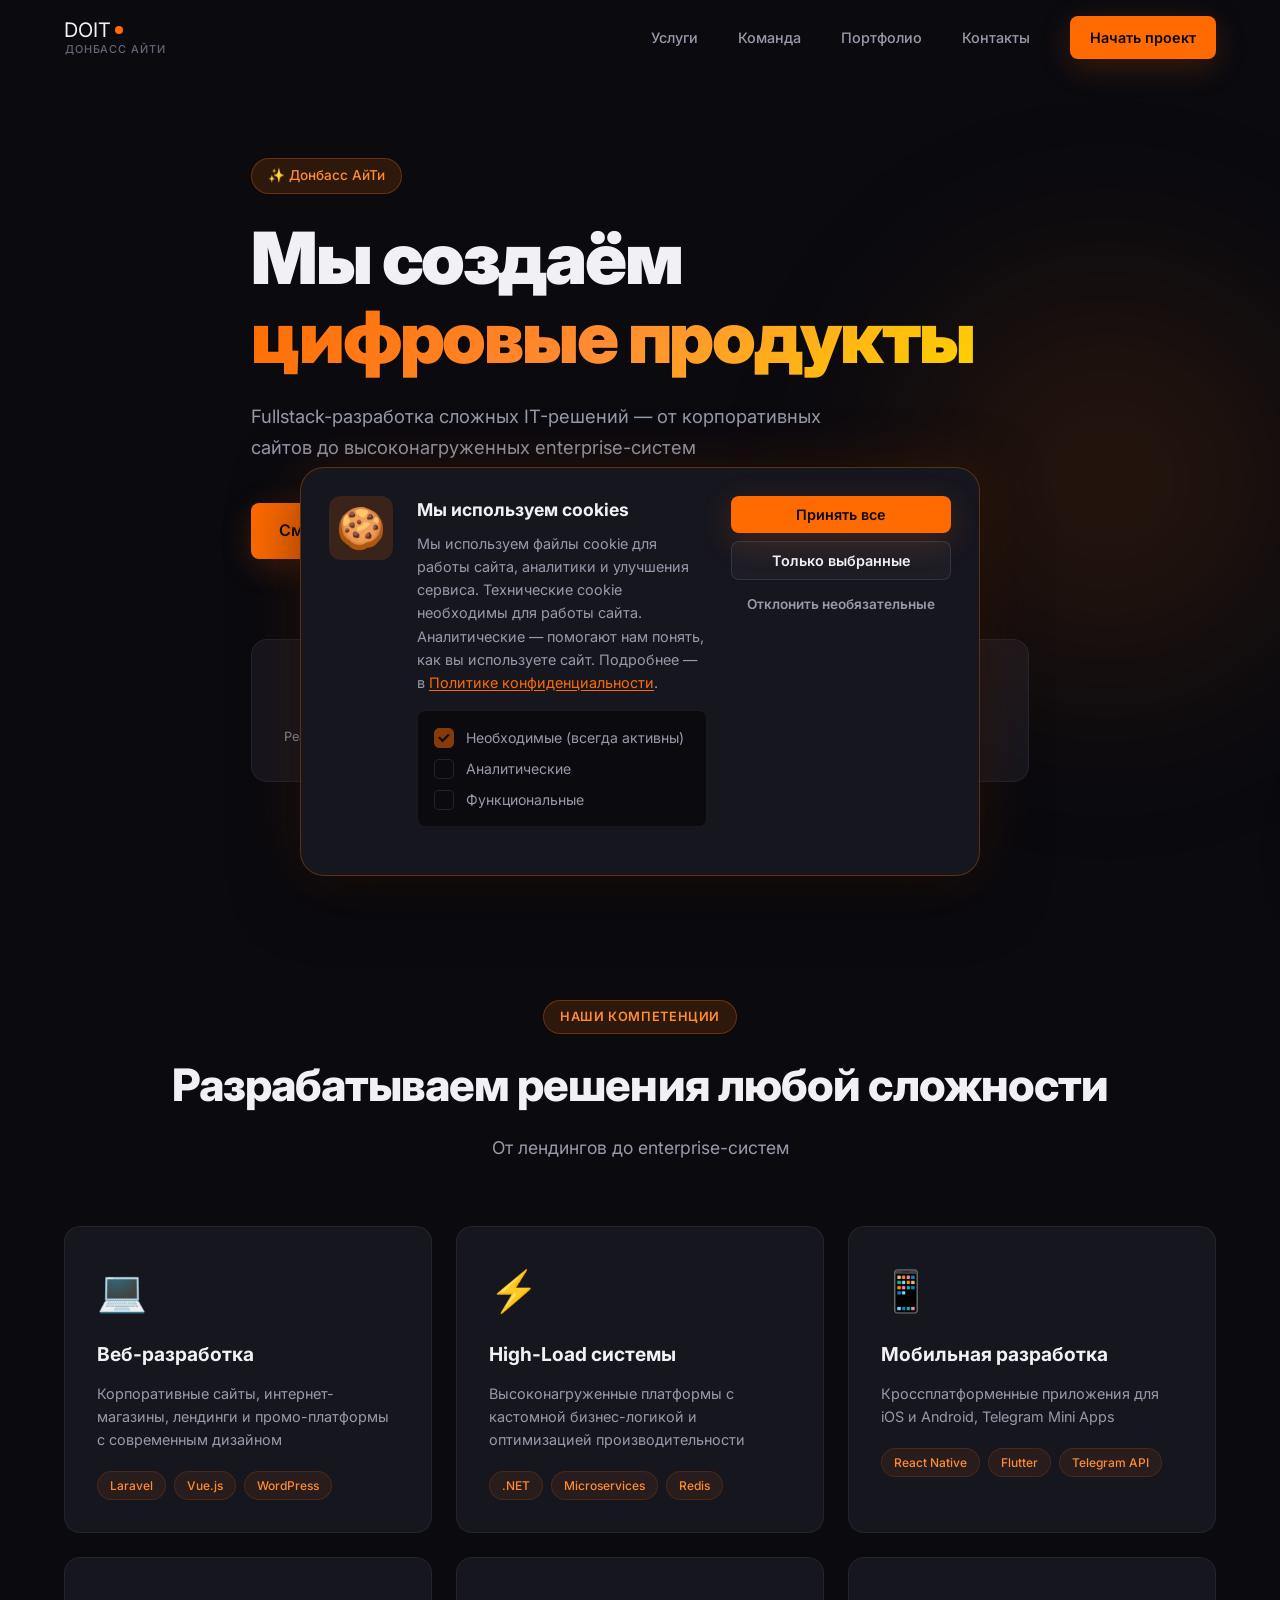
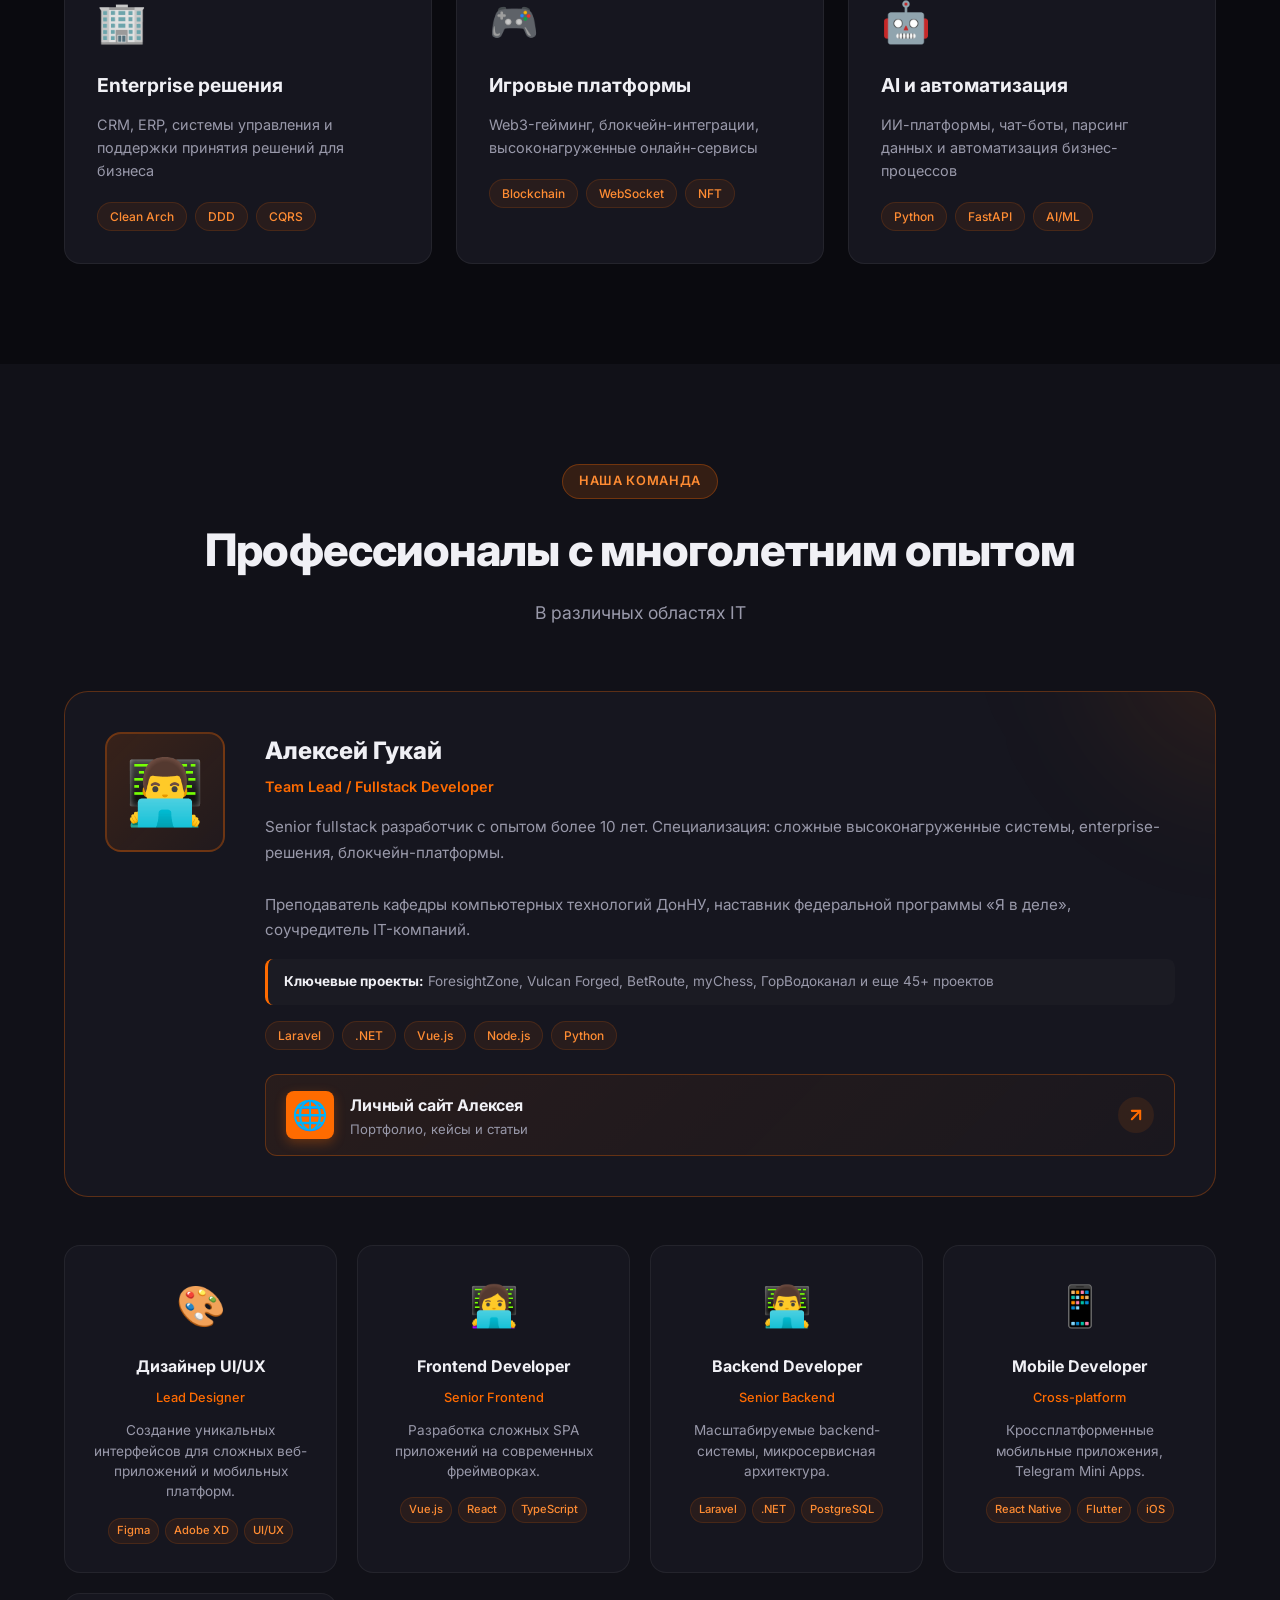
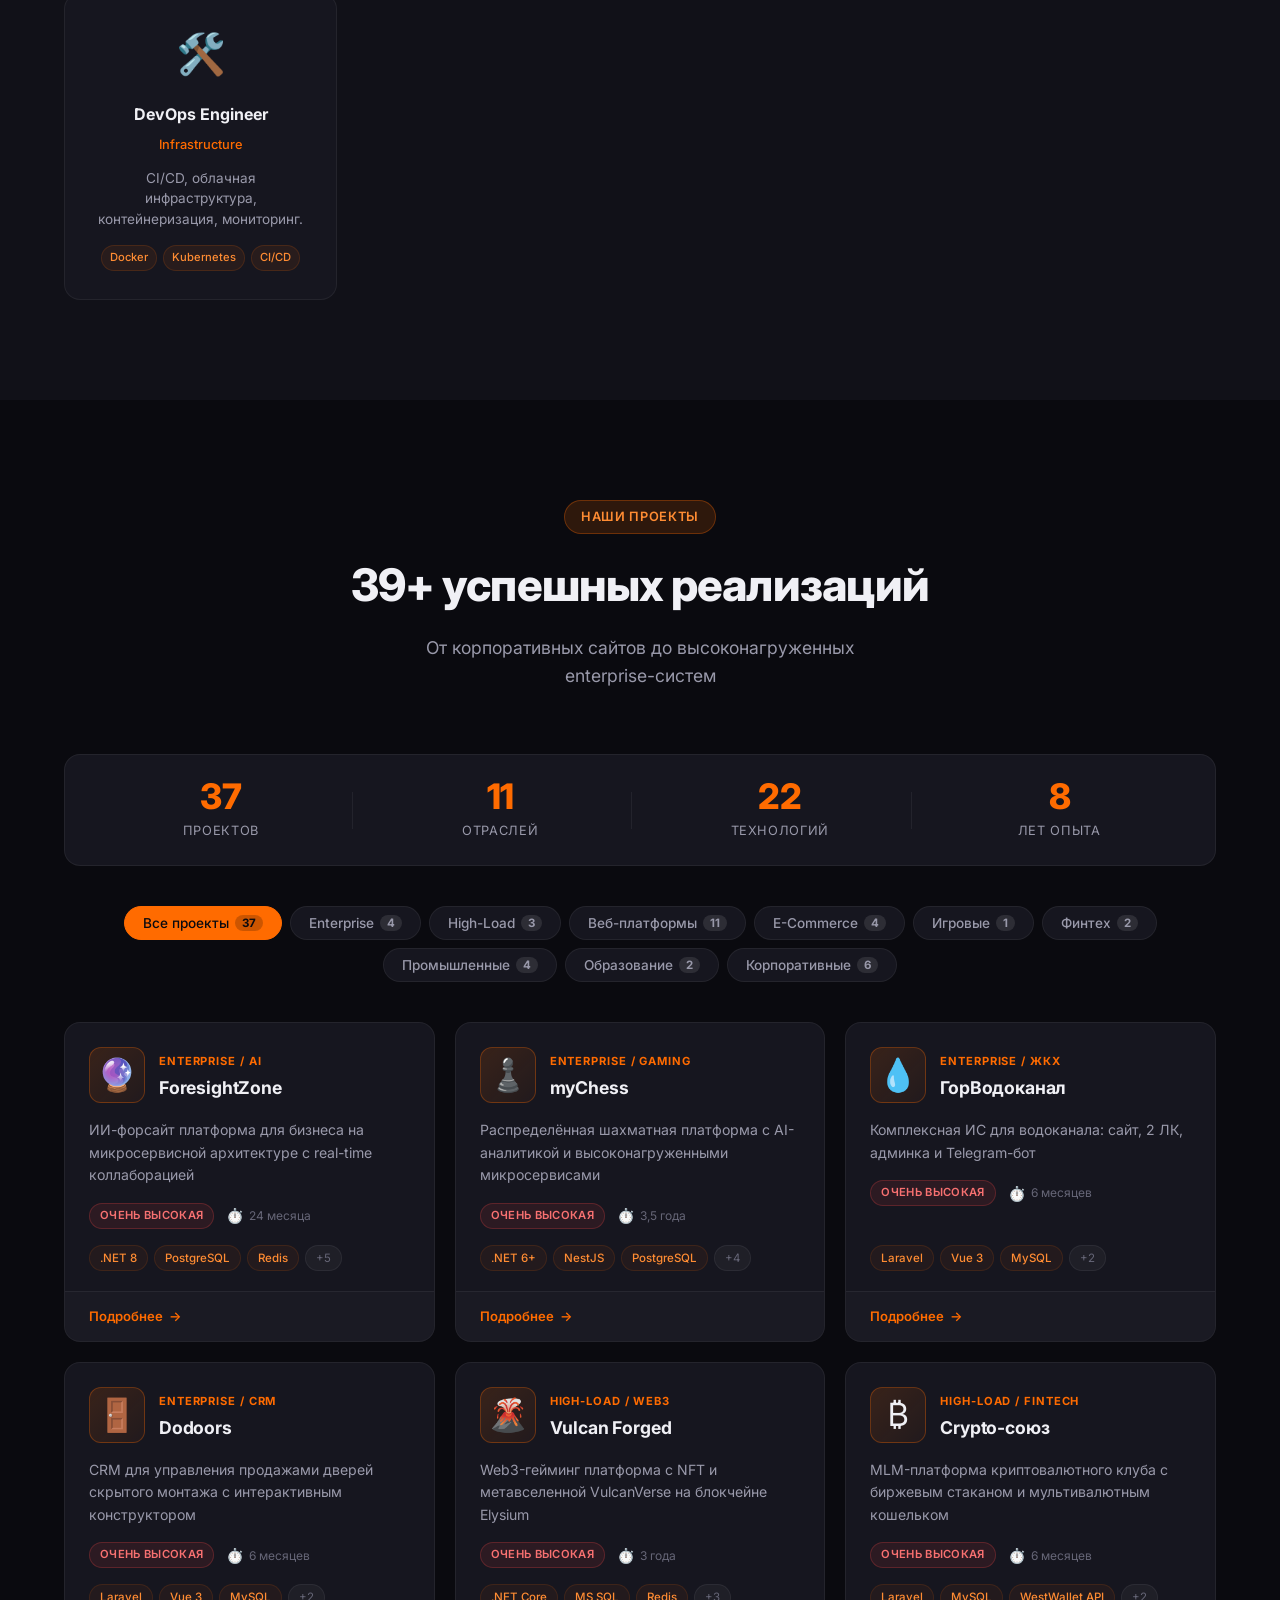
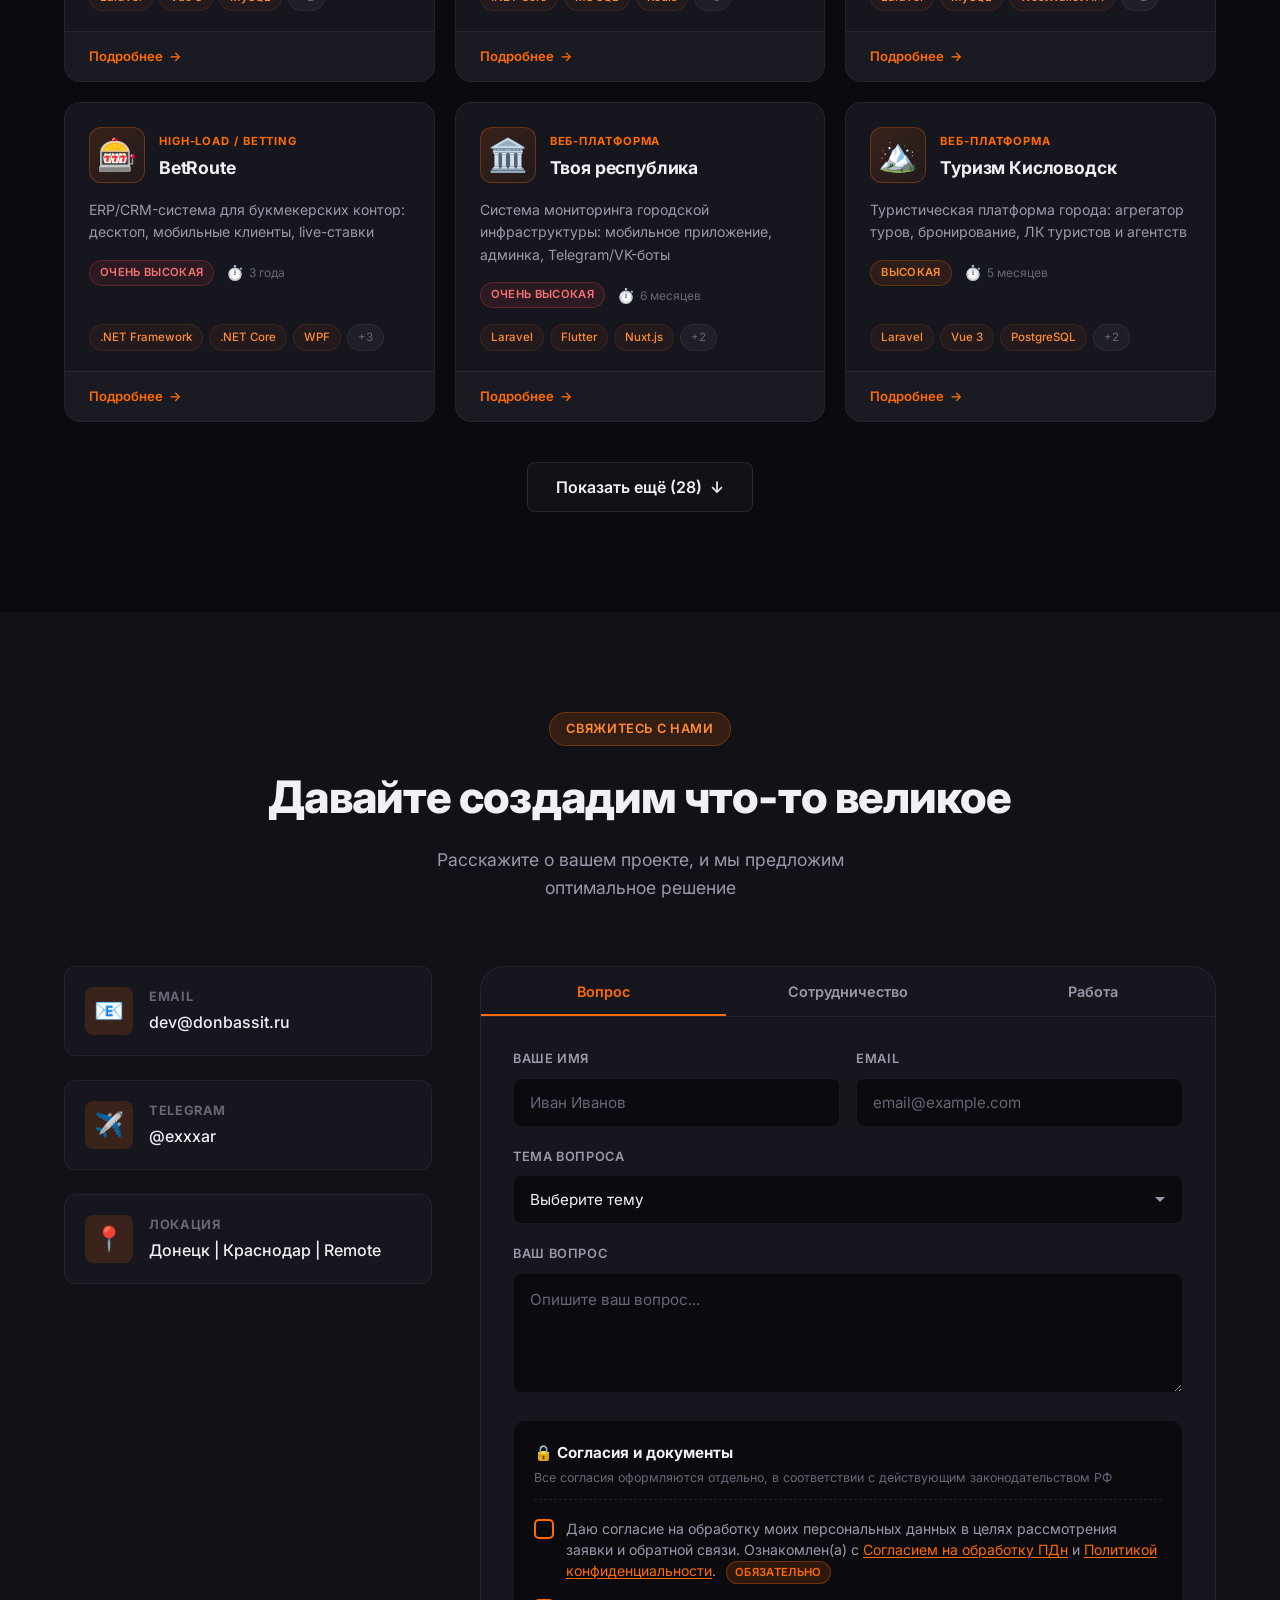
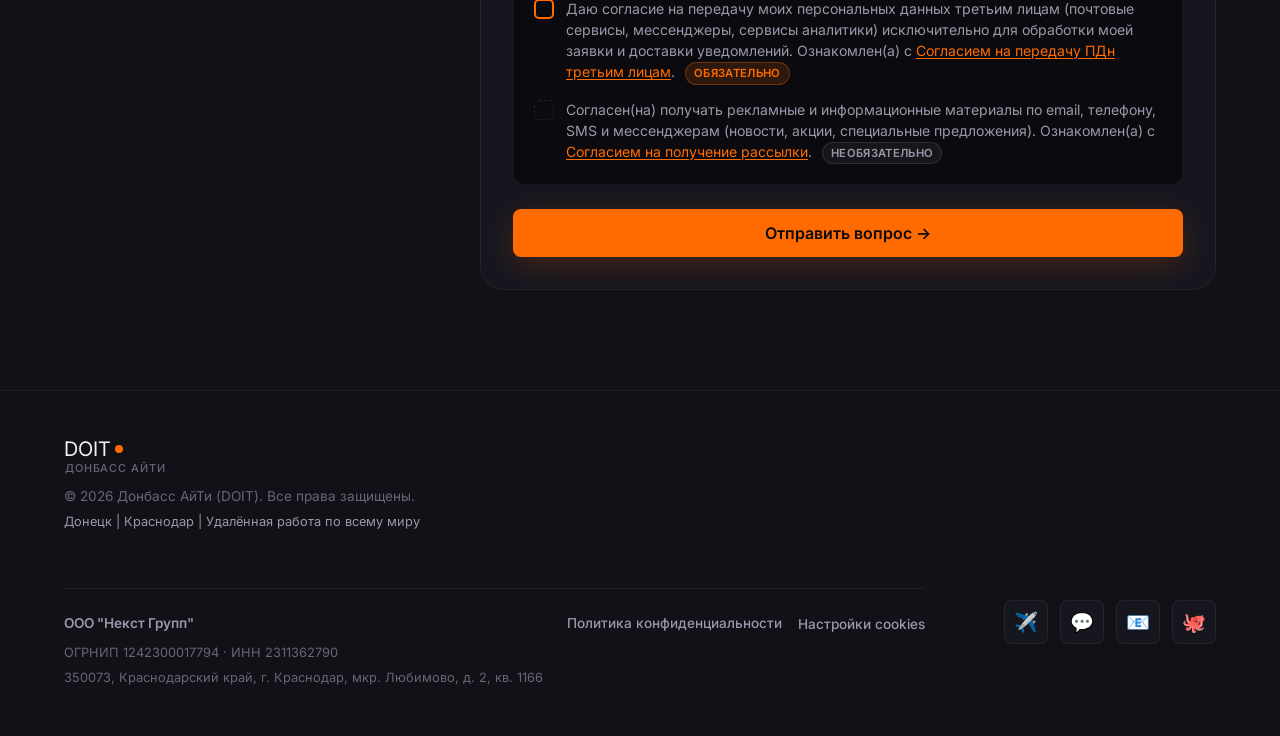
==== commit 9f51c777: "add htaccess and robots.txt" ====
--- a/index.html
+++ b/index.html
@@ -572,9 +572,9 @@
                             <span class="checkbox__text">
             Даю согласие на обработку моих персональных данных в целях рассмотрения заявки и обратной связи.
             Ознакомлен(а) с
-            <a href="privacy.html#pd-consent" target="_blank" rel="noopener noreferrer">Согласием на обработку ПДн</a>
+            <a href="/privacy#pd-consent" target="_blank" rel="noopener noreferrer">Согласием на обработку ПДн</a>
             и
-            <a href="privacy.html" target="_blank" rel="noopener noreferrer">Политикой конфиденциальности</a>.
+            <a href="/privacy" target="_blank" rel="noopener noreferrer">Политикой конфиденциальности</a>.
             <span class="consent-badge consent-badge--required">Обязательно</span>
         </span>
                         </label>
@@ -587,7 +587,7 @@
             Даю согласие на передачу моих персональных данных третьим лицам (почтовые сервисы, мессенджеры, сервисы аналитики)
             исключительно для обработки моей заявки и доставки уведомлений.
             Ознакомлен(а) с
-            <a href="privacy.html#transfer-consent" target="_blank" rel="noopener noreferrer">Согласием на передачу ПДн третьим лицам</a>.
+            <a href="/privacy#transfer-consent" target="_blank" rel="noopener noreferrer">Согласием на передачу ПДн третьим лицам</a>.
             <span class="consent-badge consent-badge--required">Обязательно</span>
         </span>
                         </label>
@@ -599,7 +599,7 @@
                             <span class="checkbox__text">
             Согласен(на) получать рекламные и информационные материалы по email, телефону, SMS и мессенджерам
             (новости, акции, специальные предложения). Ознакомлен(а) с
-            <a href="privacy.html#mailing-consent" target="_blank" rel="noopener noreferrer">Согласием на получение рассылки</a>.
+            <a href="/privacy#mailing-consent" target="_blank" rel="noopener noreferrer">Согласием на получение рассылки</a>.
             <span class="consent-badge consent-badge--optional">Необязательно</span>
         </span>
                         </label>
@@ -725,7 +725,7 @@
                     <span>350073, Краснодарский край, г. Краснодар, мкр. Любимово, д. 2, кв. 1166</span>
                 </div>
                 <nav class="footer__docs">
-                    <a href="privacy.html" class="footer__doc-link">Политика конфиденциальности</a>
+                    <a href="/privacy" class="footer__doc-link">Политика конфиденциальности</a>
                     <button class="footer__doc-link footer__cookie-btn" id="cookie-settings-btn">
                         Настройки cookies
                     </button>
@@ -757,7 +757,7 @@
                 Мы используем файлы cookie для работы сайта, аналитики и улучшения сервиса.
                 Технические cookie необходимы для работы сайта. Аналитические — помогают нам
                 понять, как вы используете сайт. Подробнее — в
-                <a href="privacy.html" target="_blank" rel="noopener noreferrer">Политике конфиденциальности</a>.
+                <a href="/privacy" target="_blank" rel="noopener noreferrer">Политике конфиденциальности</a>.
             </p>
             <div class="cookie-banner__options">
                 <label class="checkbox">
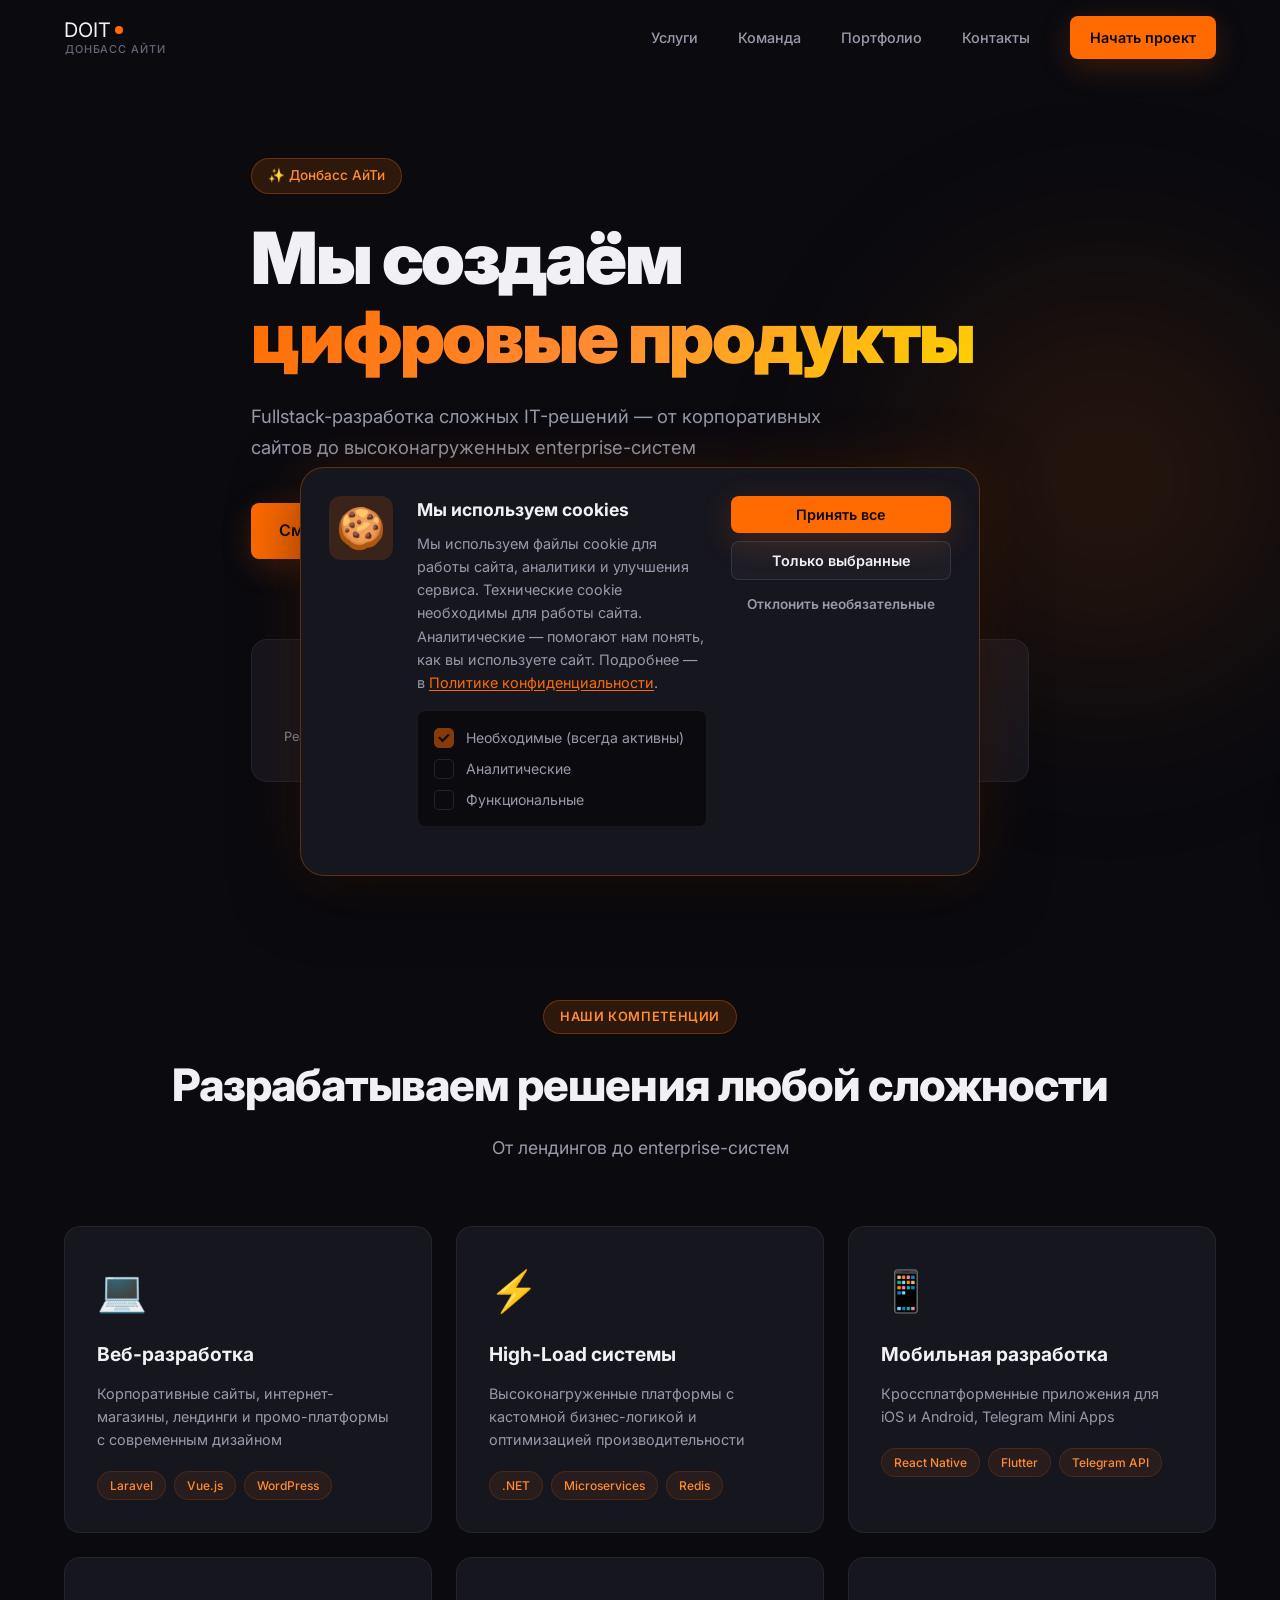
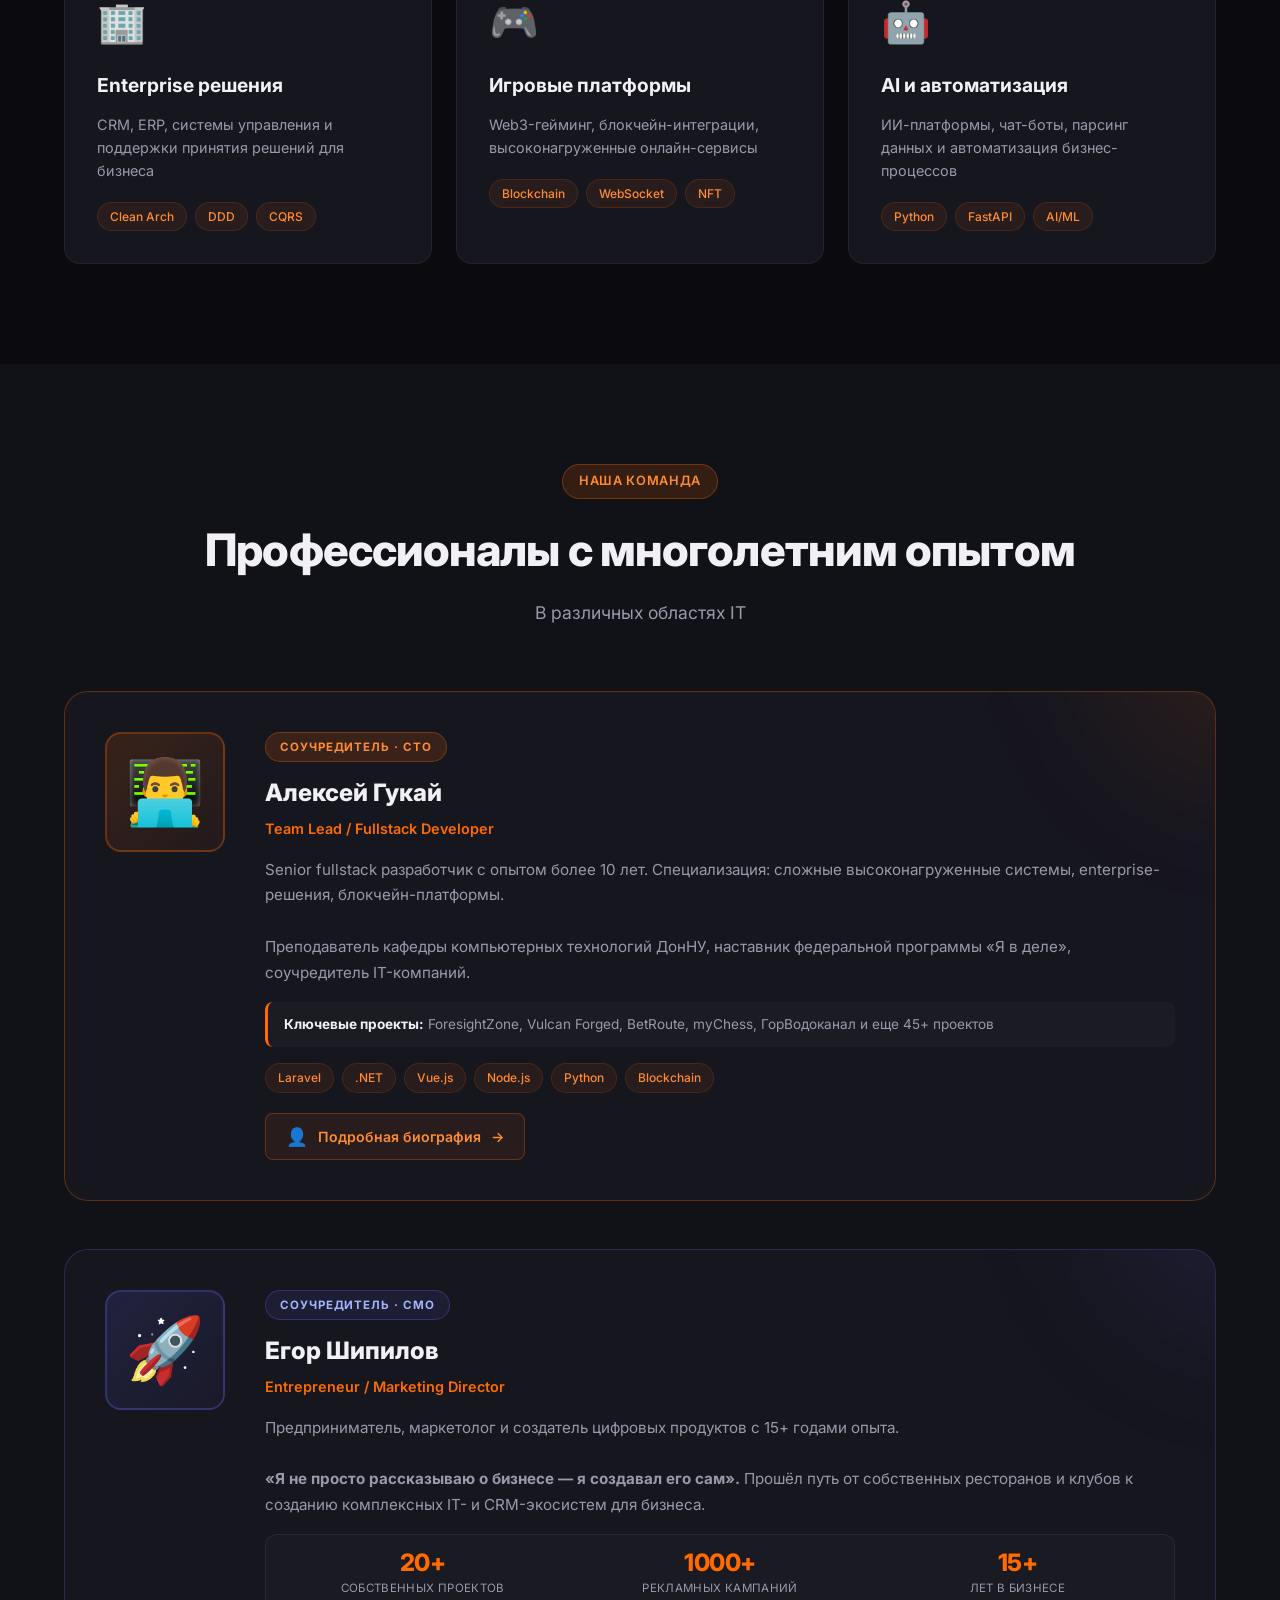
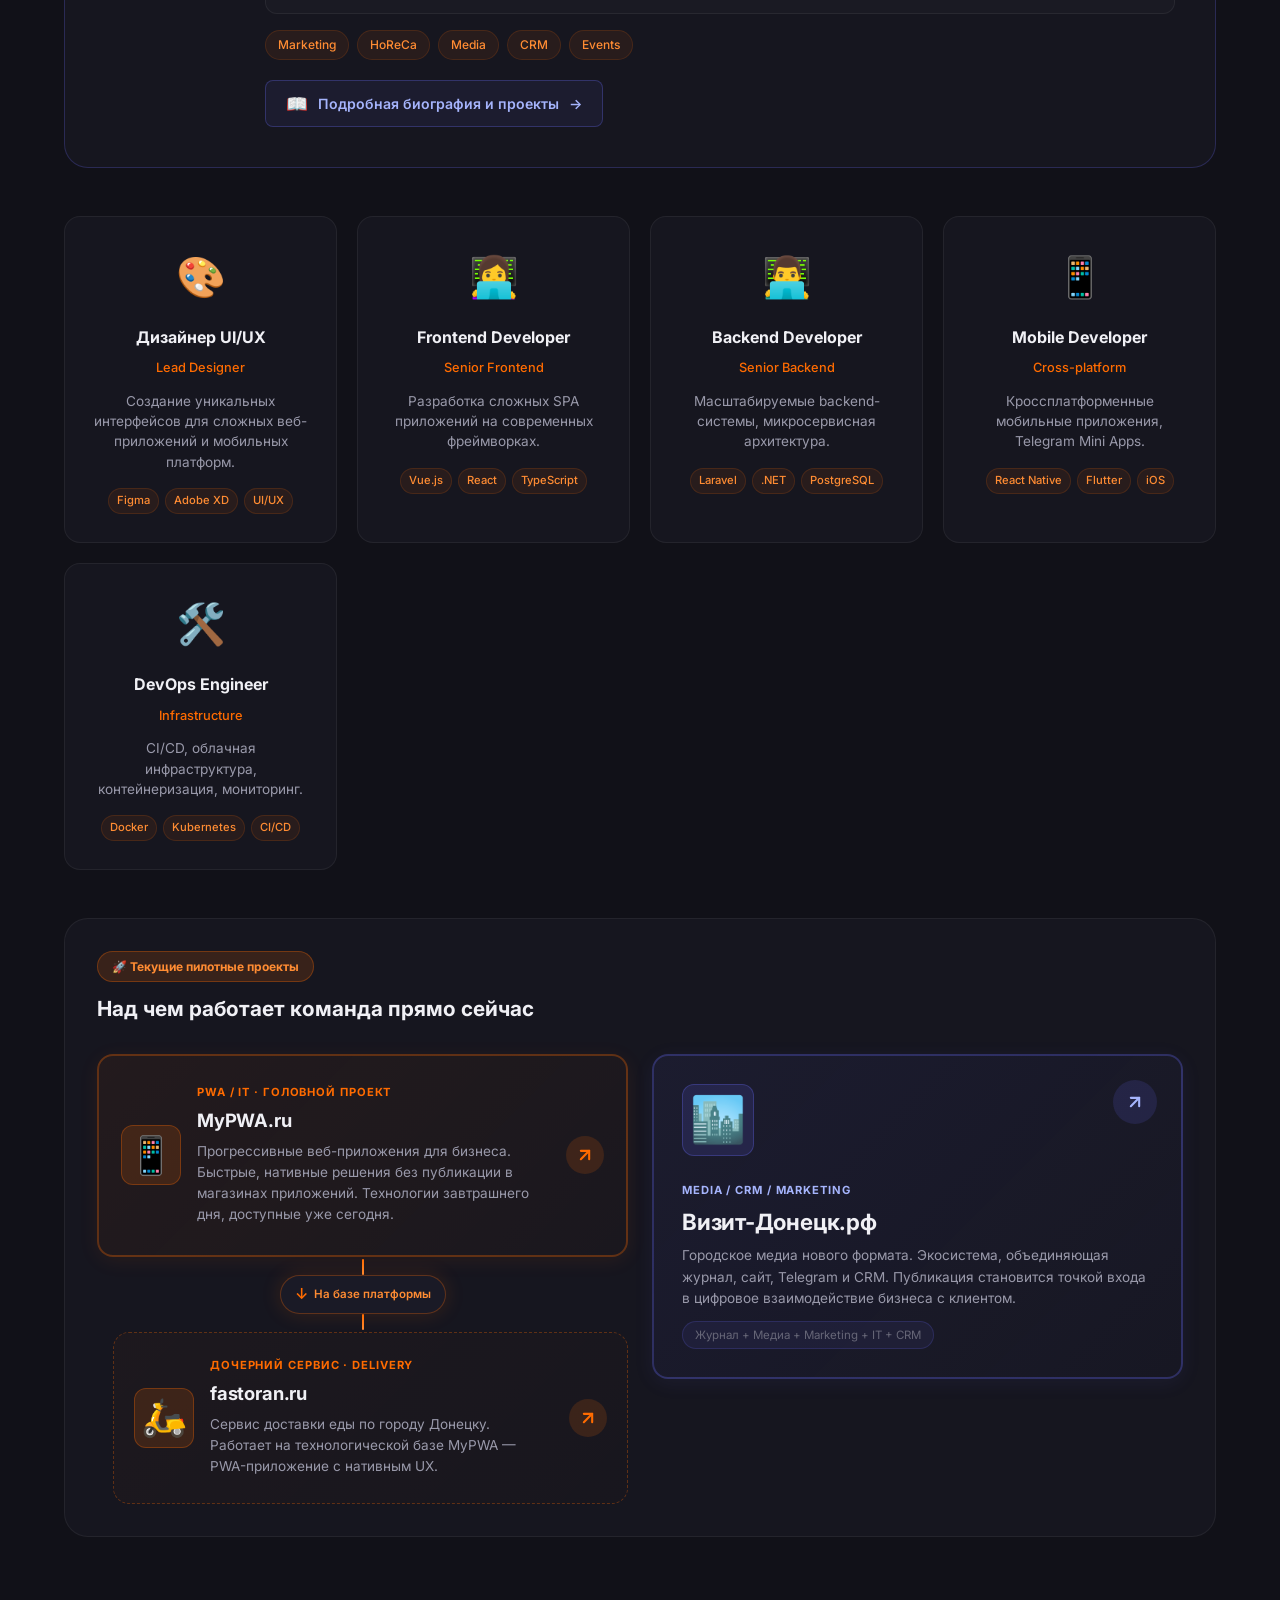
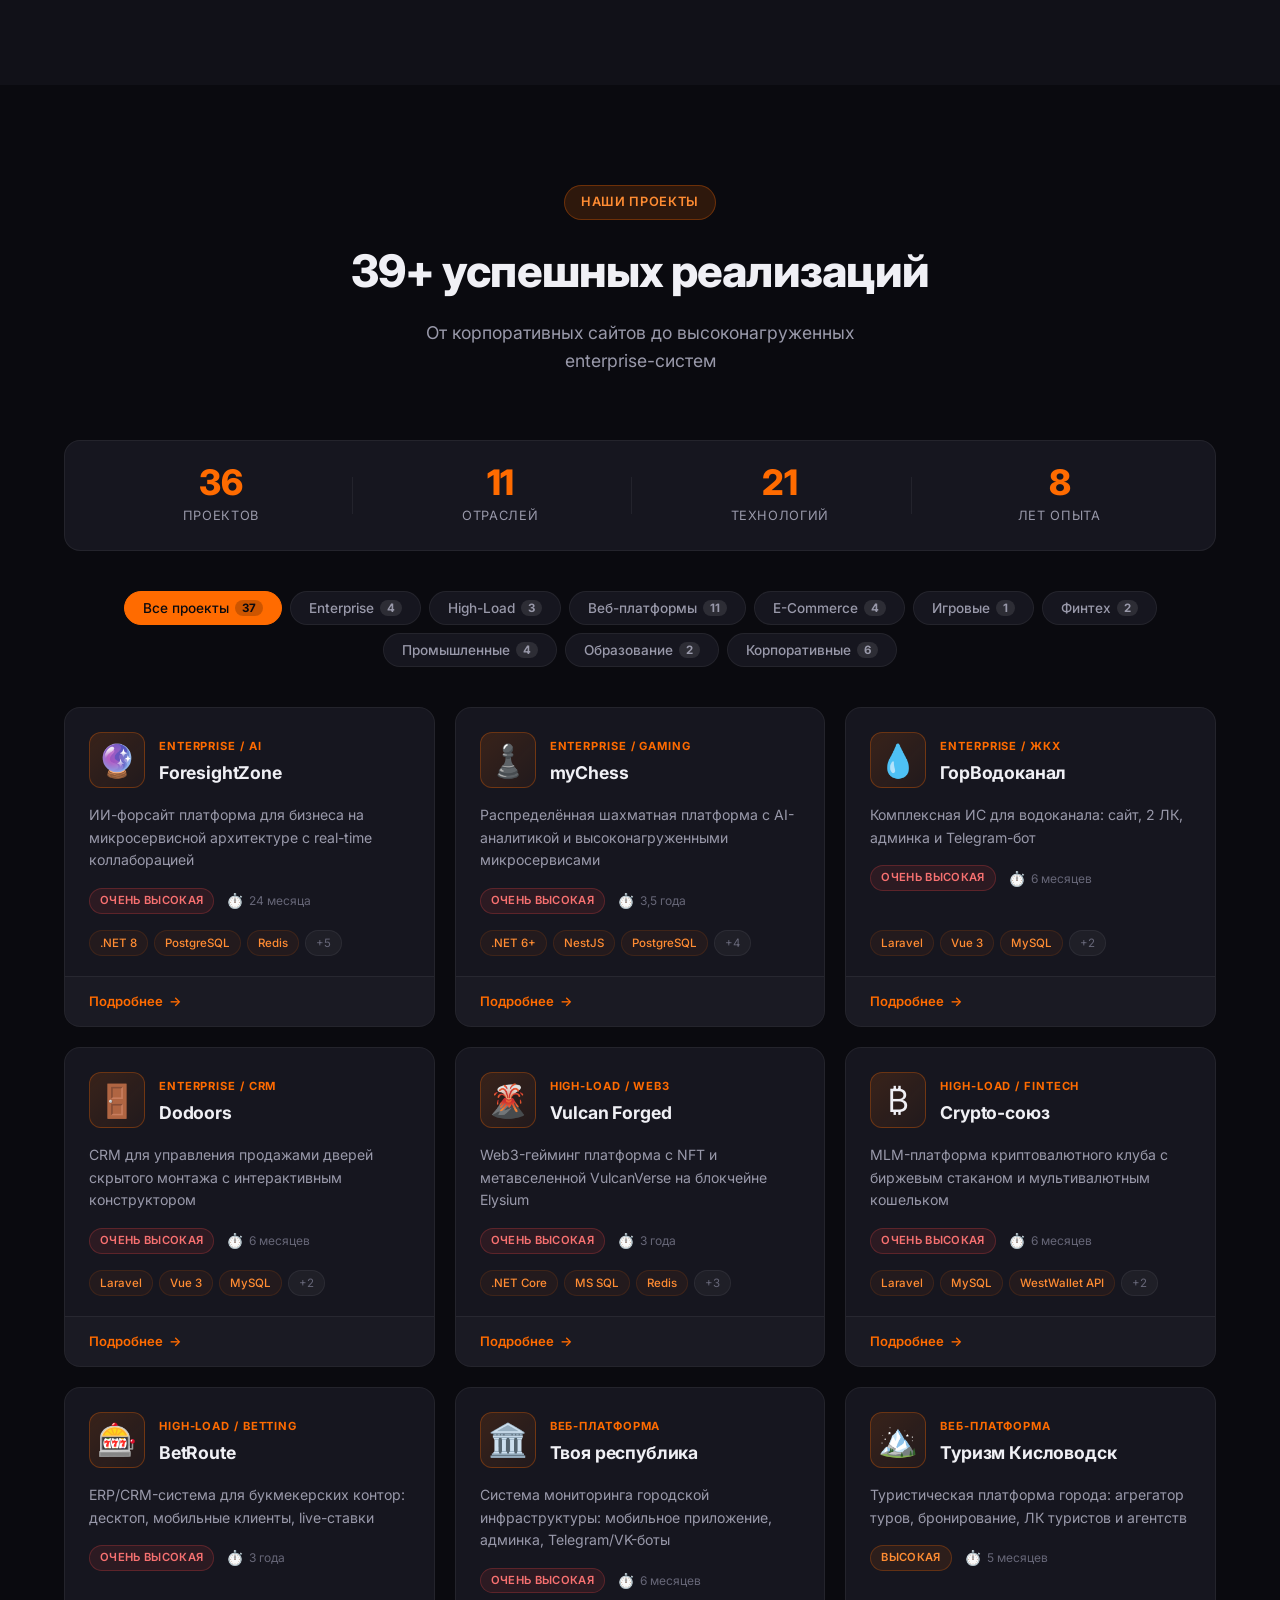
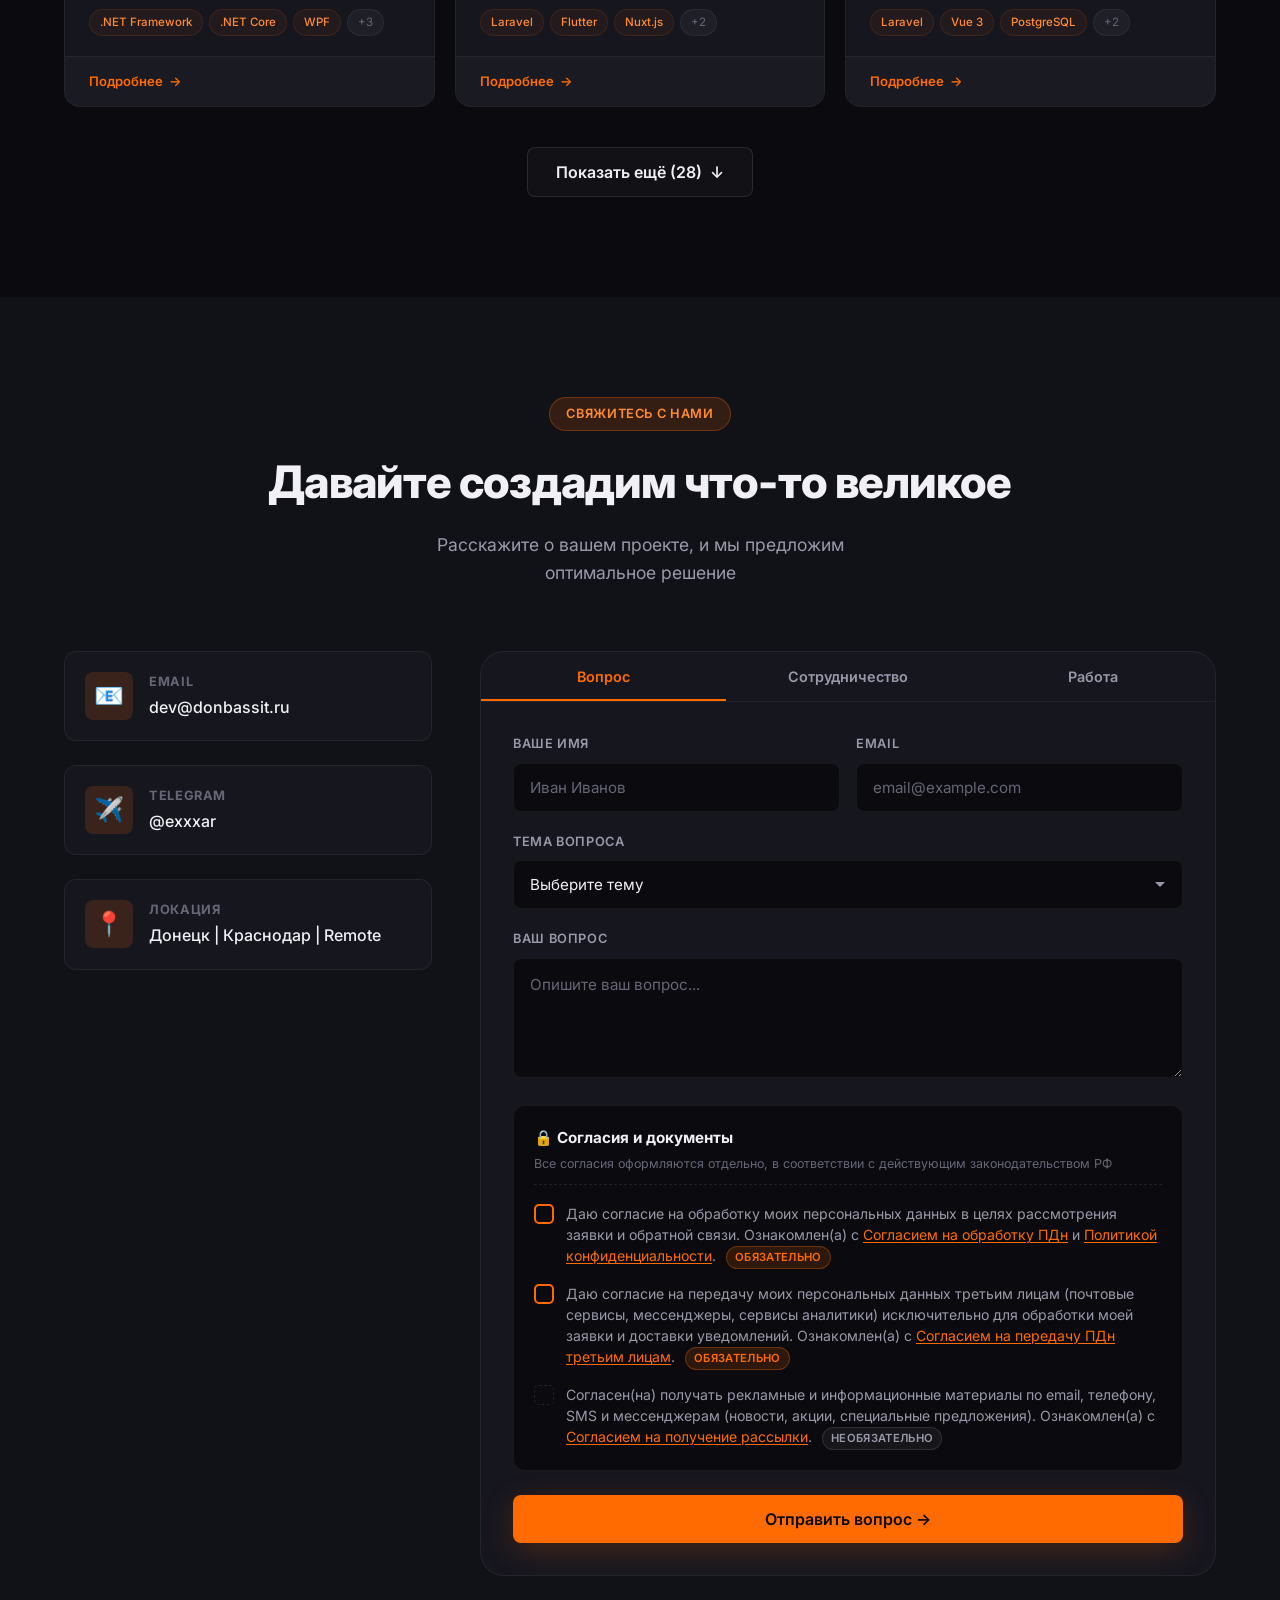
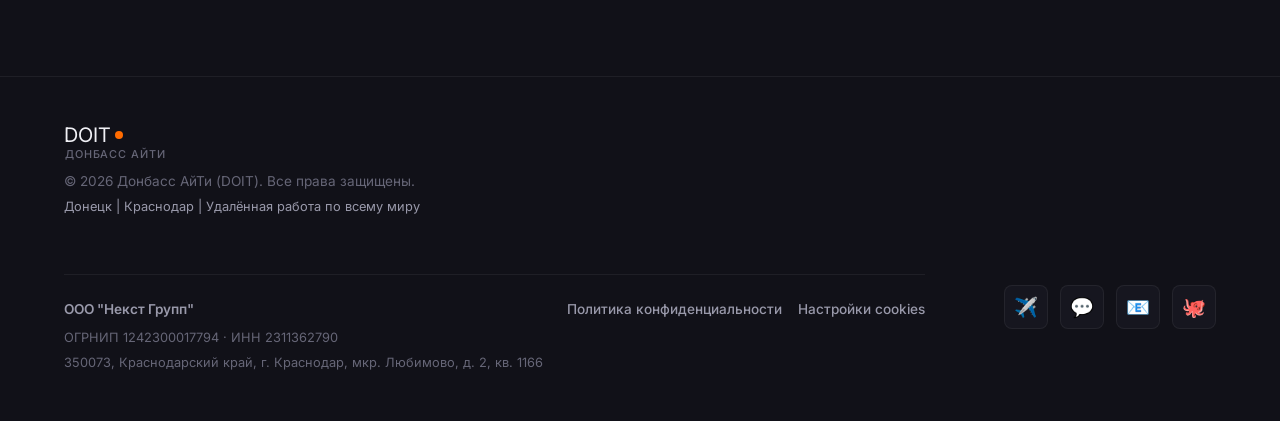
==== commit 58e2a5c1: "update" ====
--- a/index.html
+++ b/index.html
@@ -300,22 +300,20 @@
             <p class="section__subtitle">В различных областях IT</p>
         </div>
 
-        <!-- Team Lead -->
+        <!-- Соучредитель 1: Алексей Гукай -->
         <div class="team-featured" data-animate="fade-up">
             <div class="team-featured__avatar">👨‍💻</div>
             <div class="team-featured__info">
+                <span class="cofounder-badge">Соучредитель · CTO</span>
                 <h3 class="team-featured__name">Алексей Гукай</h3>
                 <span class="team-featured__role">Team Lead / Fullstack Developer</span>
                 <p class="team-featured__bio">
-                    Senior fullstack разработчик с опытом более 10 лет. Специализация: сложные высоконагруженные
-                    системы, enterprise-решения, блокчейн-платформы.
+                    Senior fullstack разработчик с опытом более 10 лет. Специализация: сложные высоконагруженные системы, enterprise-решения, блокчейн-платформы.
                     <br><br>
-                    Преподаватель кафедры компьютерных технологий ДонНУ, наставник федеральной программы «Я в деле»,
-                    соучредитель IT-компаний.
+                    Преподаватель кафедры компьютерных технологий ДонНУ, наставник федеральной программы «Я в деле», соучредитель IT-компаний.
                 </p>
                 <div class="team-featured__projects">
-                    <strong>Ключевые проекты:</strong> ForesightZone, Vulcan Forged, BetRoute, myChess, ГорВодоканал и
-                    еще 45+ проектов
+                    <strong>Ключевые проекты:</strong> ForesightZone, Vulcan Forged, BetRoute, myChess, ГорВодоканал и еще 45+ проектов
                 </div>
                 <div class="team-featured__tags">
                     <span class="tag">Laravel</span>
@@ -323,26 +321,62 @@
                     <span class="tag">Vue.js</span>
                     <span class="tag">Node.js</span>
                     <span class="tag">Python</span>
-                </div>
-
-                <!-- ✨ Новая кнопка — ссылка на личный сайт -->
-                <div class="team-featured__cta-wrapper">
-                    <a href="https://гукай.рф/" target="_blank" rel="noopener noreferrer" class="profile-link-btn">
-                        <span class="profile-link-btn__icon">🌐</span>
-                        <span class="profile-link-btn__content">
-            <span class="profile-link-btn__title">Личный сайт Алексея</span>
-            <span class="profile-link-btn__subtitle">Портфолио, кейсы и статьи</span>
-        </span>
-                        <span class="profile-link-btn__arrow" aria-hidden="true">
-            <svg width="20" height="20" viewBox="0 0 24 24" fill="none" stroke="currentColor" stroke-width="2.5" stroke-linecap="round" stroke-linejoin="round">
-                <line x1="7" y1="17" x2="17" y2="7"></line>
-                <polyline points="7 7 17 7 17 17"></polyline>
-            </svg>
-        </span>
-                    </a>
-                </div>
-            </div>
-        </div>
+                    <span class="tag">Blockchain</span>
+                </div>
+
+                <!-- Кнопка "Подробнее" -->
+                <button class="team-profile-btn" data-profile="gukay">
+                    <span class="team-profile-btn__icon">👤</span>
+                    <span>Подробная биография</span>
+                    <span class="team-profile-btn__arrow">→</span>
+                </button>
+            </div>
+        </div>
+
+        <!-- Соучредитель 2: Егор Шипилов -->
+        <div class="team-featured team-featured--partner" data-animate="fade-up">
+            <div class="team-featured__avatar team-featured__avatar--partner">🚀</div>
+            <div class="team-featured__info">
+                <span class="cofounder-badge cofounder-badge--partner">Соучредитель · CMO</span>
+                <h3 class="team-featured__name">Егор Шипилов</h3>
+                <span class="team-featured__role">Entrepreneur / Marketing Director</span>
+                <p class="team-featured__bio">
+                    Предприниматель, маркетолог и создатель цифровых продуктов с 15+ годами опыта.
+                    <br><br>
+                    <strong>«Я не просто рассказываю о бизнесе — я создавал его сам».</strong>
+                    Прошёл путь от собственных ресторанов и клубов к созданию комплексных IT- и CRM-экосистем для бизнеса.
+                </p>
+                <div class="team-featured__stats">
+                    <div class="team-featured__stat">
+                        <span class="team-featured__stat-value">20+</span>
+                        <span class="team-featured__stat-label">собственных проектов</span>
+                    </div>
+                    <div class="team-featured__stat">
+                        <span class="team-featured__stat-value">1000+</span>
+                        <span class="team-featured__stat-label">рекламных кампаний</span>
+                    </div>
+                    <div class="team-featured__stat">
+                        <span class="team-featured__stat-value">15+</span>
+                        <span class="team-featured__stat-label">лет в бизнесе</span>
+                    </div>
+                </div>
+                <div class="team-featured__tags">
+                    <span class="tag">Marketing</span>
+                    <span class="tag">HoReCa</span>
+                    <span class="tag">Media</span>
+                    <span class="tag">CRM</span>
+                    <span class="tag">Events</span>
+                </div>
+
+                <!-- Кнопка "Подробнее" -->
+                <button class="team-profile-btn team-profile-btn--partner" data-profile="shipilov">
+                    <span class="team-profile-btn__icon">📖</span>
+                    <span>Подробная биография и проекты</span>
+                    <span class="team-profile-btn__arrow">→</span>
+                </button>
+            </div>
+        </div>
+
 
         <!-- Team Grid -->
         <div class="team-grid">
@@ -407,6 +441,91 @@
                 </div>
             </div>
         </div>
+
+        <!-- 🚀 Пилотные проекты  -->
+        <div class="pilot-projects" data-animate="fade-up">
+            <div class="pilot-projects__header">
+                <span class="pilot-projects__badge">🚀 Текущие пилотные проекты</span>
+                <h3 class="pilot-projects__title">Над чем работает команда прямо сейчас</h3>
+            </div>
+
+            <div class="pilot-projects__layout">
+                <!-- Левая колонка: MyPWA + fastoran (родитель → ребёнок) -->
+                <div class="pilot-projects__branch">
+                    <!-- Родительский проект: MyPWA.ru -->
+                    <a href="https://mypwa.ru" target="_blank" rel="noopener noreferrer" class="pilot-project-card pilot-project-card--parent">
+                        <div class="pilot-project-card__glow"></div>
+                        <div class="pilot-project-card__icon">📱</div>
+                        <div class="pilot-project-card__content">
+                            <span class="pilot-project-card__label">PWA / IT · Головной проект</span>
+                            <h4 class="pilot-project-card__title">MyPWA.ru</h4>
+                            <p class="pilot-project-card__desc">
+                                Прогрессивные веб-приложения для бизнеса. Быстрые, нативные решения без публикации в магазинах приложений. Технологии завтрашнего дня, доступные уже сегодня.
+                            </p>
+                        </div>
+                        <span class="pilot-project-card__arrow">
+                    <svg width="20" height="20" viewBox="0 0 24 24" fill="none" stroke="currentColor" stroke-width="2.5" stroke-linecap="round" stroke-linejoin="round">
+                        <line x1="7" y1="17" x2="17" y2="7"></line>
+                        <polyline points="7 7 17 7 17 17"></polyline>
+                    </svg>
+                </span>
+                    </a>
+
+                    <!-- Коннектор (стрелка вниз) -->
+                    <div class="pilot-connector">
+                        <div class="pilot-connector__line"></div>
+                        <div class="pilot-connector__label">
+                            <span class="pilot-connector__icon">↓</span>
+                            <span>На базе платформы</span>
+                        </div>
+                        <div class="pilot-connector__line"></div>
+                    </div>
+
+                    <!-- Дочерний проект: fastoran.ru -->
+                    <a href="https://fastoran.ru" target="_blank" rel="noopener noreferrer" class="pilot-project-card pilot-project-card--child">
+                        <div class="pilot-project-card__glow"></div>
+                        <div class="pilot-project-card__icon pilot-project-card__icon--child">🛵</div>
+                        <div class="pilot-project-card__content">
+                            <span class="pilot-project-card__label pilot-project-card__label--child">Дочерний сервис · Delivery</span>
+                            <h4 class="pilot-project-card__title">fastoran.ru</h4>
+                            <p class="pilot-project-card__desc">
+                                Сервис доставки еды по городу Донецку. Работает на технологической базе MyPWA — PWA-приложение с нативным UX.
+                            </p>
+                        </div>
+                        <span class="pilot-project-card__arrow">
+                    <svg width="20" height="20" viewBox="0 0 24 24" fill="none" stroke="currentColor" stroke-width="2.5" stroke-linecap="round" stroke-linejoin="round">
+                        <line x1="7" y1="17" x2="17" y2="7"></line>
+                        <polyline points="7 7 17 7 17 17"></polyline>
+                    </svg>
+                </span>
+                    </a>
+                </div>
+
+                <!-- Правая колонка: Визит-Донецк.рф (самостоятельный проект) -->
+                <div class="pilot-projects__branch">
+                    <a href="https://визит-донецк.рф" target="_blank" rel="noopener noreferrer" class="pilot-project-card pilot-project-card--accent pilot-project-card--full">
+                        <div class="pilot-project-card__glow"></div>
+                        <div class="pilot-project-card__icon">🏙️</div>
+                        <div class="pilot-project-card__content">
+                            <span class="pilot-project-card__label">Media / CRM / Marketing</span>
+                            <h4 class="pilot-project-card__title">Визит-Донецк.рф</h4>
+                            <p class="pilot-project-card__desc">
+                                Городское медиа нового формата. Экосистема, объединяющая журнал, сайт, Telegram и CRM. Публикация становится точкой входа в цифровое взаимодействие бизнеса с клиентом.
+                            </p>
+                            <span class="pilot-project-card__sub">Журнал + Медиа + Marketing + IT + CRM</span>
+                        </div>
+                        <span class="pilot-project-card__arrow">
+                    <svg width="20" height="20" viewBox="0 0 24 24" fill="none" stroke="currentColor" stroke-width="2.5" stroke-linecap="round" stroke-linejoin="round">
+                        <line x1="7" y1="17" x2="17" y2="7"></line>
+                        <polyline points="7 7 17 7 17 17"></polyline>
+                    </svg>
+                </span>
+                    </a>
+                </div>
+            </div>
+        </div>
+
+
     </div>
 </section>
 
@@ -784,6 +903,23 @@
         </div>
     </div>
 </div>
+
+<!-- MODAL: Детали соучредителей -->
+<div class="profile-modal" id="profile-modal" aria-hidden="true" role="dialog">
+    <div class="profile-modal__overlay" data-profile-close></div>
+    <div class="profile-modal__content">
+        <button class="profile-modal__close" data-profile-close aria-label="Закрыть">
+            <svg width="24" height="24" viewBox="0 0 24 24" fill="none" stroke="currentColor" stroke-width="2">
+                <line x1="18" y1="6" x2="6" y2="18"></line>
+                <line x1="6" y1="6" x2="18" y2="18"></line>
+            </svg>
+        </button>
+        <div class="profile-modal__body" id="profile-modal-body">
+            <!-- Содержимое вставляется динамически -->
+        </div>
+    </div>
+</div>
+
 <script src="assets/js/scripts.js"></script>
 </body>
 </html>
--- a/assets/css/styles.css
+++ b/assets/css/styles.css
@@ -2421,4 +2421,935 @@
     .portfolio-summary__count {
         font-size: 1.8rem;
     }
+}
+
+
+/* ===== CO-FOUNDER BADGES ===== */
+.cofounder-badge {
+    display: inline-block;
+    padding: 5px 14px;
+    background: var(--accent-glow);
+    border: 1px solid var(--border-accent);
+    color: var(--accent-light);
+    font-size: 0.72rem;
+    font-weight: 700;
+    text-transform: uppercase;
+    letter-spacing: 0.08em;
+    border-radius: 100px;
+    margin-bottom: 12px;
+}
+
+.cofounder-badge--partner {
+    background: rgba(99, 102, 241, 0.1);
+    border-color: rgba(99, 102, 241, 0.3);
+    color: #a5b4fc;
+}
+
+.team-featured--partner {
+    border-color: rgba(99, 102, 241, 0.25);
+}
+
+.team-featured--partner::before {
+    background: radial-gradient(circle, rgba(99, 102, 241, 0.15) 0%, transparent 70%);
+}
+
+.team-featured__avatar--partner {
+    background: linear-gradient(135deg, rgba(99, 102, 241, 0.15), rgba(99, 102, 241, 0.05));
+    border-color: rgba(99, 102, 241, 0.3);
+}
+
+/* ===== FOUNDER STATS ===== */
+.team-featured__stats {
+    display: grid;
+    grid-template-columns: repeat(3, 1fr);
+    gap: 16px;
+    margin: 16px 0;
+    padding: 16px;
+    background: rgba(255, 255, 255, 0.02);
+    border: 1px solid var(--border);
+    border-radius: var(--radius-md);
+}
+
+.team-featured__stat {
+    text-align: center;
+}
+
+.team-featured__stat-value {
+    display: block;
+    font-size: 1.5rem;
+    font-weight: 800;
+    color: var(--accent);
+    letter-spacing: -0.02em;
+    line-height: 1;
+}
+
+.team-featured__stat-label {
+    display: block;
+    font-size: 0.72rem;
+    color: var(--text-secondary);
+    margin-top: 4px;
+    text-transform: uppercase;
+    letter-spacing: 0.03em;
+}
+
+/* ===== PROFILE BUTTON ===== */
+.team-profile-btn {
+    display: inline-flex;
+    align-items: center;
+    gap: 10px;
+    margin-top: 20px;
+    padding: 12px 20px;
+    background: rgba(255, 107, 0, 0.08);
+    border: 1px solid var(--border-accent);
+    color: var(--accent-light);
+    border-radius: var(--radius-sm);
+    font-size: 0.88rem;
+    font-weight: 600;
+    cursor: pointer;
+    transition: var(--transition);
+    font-family: inherit;
+}
+
+.team-profile-btn--partner {
+    background: rgba(99, 102, 241, 0.08);
+    border-color: rgba(99, 102, 241, 0.3);
+    color: #a5b4fc;
+}
+
+.team-profile-btn:hover {
+    background: var(--accent);
+    color: var(--text-inverse);
+    border-color: var(--accent);
+    transform: translateY(-2px);
+    box-shadow: 0 8px 24px rgba(255, 107, 0, 0.25);
+}
+
+.team-profile-btn--partner:hover {
+    background: #6366f1;
+    border-color: #6366f1;
+    box-shadow: 0 8px 24px rgba(99, 102, 241, 0.35);
+}
+
+.team-profile-btn__icon {
+    font-size: 1.1rem;
+}
+
+.team-profile-btn__arrow {
+    transition: var(--transition);
+}
+
+.team-profile-btn:hover .team-profile-btn__arrow {
+    transform: translateX(4px);
+}
+/* ===== PILOT PROJECTS ===== */
+.pilot-projects {
+    margin: 48px 0;
+    padding: 32px;
+    background: var(--bg-card);
+    border: 1px solid var(--border);
+    border-radius: var(--radius-xl);
+}
+
+.pilot-projects__header {
+    margin-bottom: 28px;
+}
+
+.pilot-projects__badge {
+    display: inline-block;
+    padding: 5px 14px;
+    background: var(--accent-glow);
+    border: 1px solid var(--border-accent);
+    color: var(--accent-light);
+    font-size: 0.75rem;
+    font-weight: 700;
+    border-radius: 100px;
+    margin-bottom: 10px;
+}
+
+.pilot-projects__title {
+    font-size: 1.3rem;
+    font-weight: 700;
+    color: var(--text-primary);
+}
+
+/* Двухколоночная раскладка: слева дерево MyPWA → fastoran, справа Визит-Донецк */
+.pilot-projects__layout {
+    display: grid;
+    grid-template-columns: 1fr 1fr;
+    gap: 24px;
+    align-items: start;
+}
+
+.pilot-projects__branch {
+    display: flex;
+    flex-direction: column;
+    gap: 0;
+}
+
+/* ===== КОННЕКТОР (стрелка между MyPWA и fastoran) ===== */
+.pilot-connector {
+    display: flex;
+    flex-direction: column;
+    align-items: center;
+    padding: 4px 0;
+    margin: -2px 0;
+    position: relative;
+}
+
+.pilot-connector__line {
+    width: 2px;
+    height: 16px;
+    background: linear-gradient(to bottom, var(--accent), var(--accent-light));
+    border-radius: 2px;
+}
+
+.pilot-connector__label {
+    display: flex;
+    align-items: center;
+    gap: 6px;
+    padding: 6px 14px;
+    background: var(--bg-elevated);
+    border: 1px solid var(--border-accent);
+    border-radius: 100px;
+    font-size: 0.72rem;
+    font-weight: 600;
+    color: var(--accent-light);
+    white-space: nowrap;
+    position: relative;
+    box-shadow: 0 0 20px var(--accent-glow);
+}
+
+.pilot-connector__icon {
+    font-size: 0.95rem;
+    color: var(--accent);
+    animation: connector-bounce 2s ease-in-out infinite;
+}
+
+@keyframes connector-bounce {
+    0%, 100% { transform: translateY(0); }
+    50% { transform: translateY(3px); }
+}
+
+/* ===== БАЗОВЫЕ СТИЛИ КАРТОЧКИ ===== */
+.pilot-project-card {
+    position: relative;
+    display: flex;
+    align-items: center;
+    gap: 16px;
+    padding: 22px;
+    background: linear-gradient(135deg, rgba(255, 107, 0, 0.06), rgba(255, 107, 0, 0.02));
+    border: 1px solid var(--border-accent);
+    border-radius: var(--radius-lg);
+    text-decoration: none;
+    color: var(--text-primary);
+    transition: var(--transition);
+    overflow: hidden;
+}
+
+.pilot-project-card__glow {
+    position: absolute;
+    top: -50%;
+    right: -20%;
+    width: 300px;
+    height: 300px;
+    background: radial-gradient(circle, rgba(255, 107, 0, 0.2), transparent 70%);
+    filter: blur(40px);
+    opacity: 0;
+    transition: var(--transition);
+    pointer-events: none;
+}
+
+.pilot-project-card:hover {
+    transform: translateY(-4px);
+    border-color: var(--accent);
+    box-shadow: 0 12px 32px rgba(255, 107, 0, 0.2);
+}
+
+.pilot-project-card:hover .pilot-project-card__glow {
+    opacity: 1;
+}
+
+/* ===== РОДИТЕЛЬСКИЙ ПРОЕКТ (MyPWA) ===== */
+.pilot-project-card--parent {
+    border-width: 2px;
+    box-shadow: 0 4px 20px rgba(255, 107, 0, 0.08);
+}
+
+.pilot-project-card--parent:hover {
+    box-shadow: 0 16px 40px rgba(255, 107, 0, 0.25);
+}
+
+/* ===== ДОЧЕРНИЙ ПРОЕКТ (fastoran) ===== */
+.pilot-project-card--child {
+    background: linear-gradient(135deg, rgba(255, 107, 0, 0.03), rgba(255, 107, 0, 0.01));
+    border: 1px dashed var(--border-accent);
+    margin-left: 16px;
+    padding: 18px 20px;
+}
+
+.pilot-project-card--child:hover {
+    border-style: solid;
+    border-color: var(--accent);
+    background: linear-gradient(135deg, rgba(255, 107, 0, 0.08), rgba(255, 107, 0, 0.03));
+}
+
+.pilot-project-card__icon--child {
+    width: 52px;
+    height: 52px;
+    font-size: 2rem;
+    background: rgba(255, 107, 0, 0.08);
+}
+
+.pilot-project-card__label--child {
+    color: var(--text-muted);
+    font-size: 0.65rem;
+}
+
+/* ===== ВИЗИТ-ДОНЕЦК (акцентный цвет indigo) ===== */
+.pilot-project-card--accent {
+    background: linear-gradient(135deg, rgba(99, 102, 241, 0.08), rgba(99, 102, 241, 0.02));
+    border-color: rgba(99, 102, 241, 0.3);
+    border-width: 2px;
+    box-shadow: 0 4px 20px rgba(99, 102, 241, 0.08);
+}
+
+.pilot-project-card--accent .pilot-project-card__glow {
+    background: radial-gradient(circle, rgba(99, 102, 241, 0.25), transparent 70%);
+}
+
+.pilot-project-card--accent:hover {
+    border-color: #6366f1;
+    box-shadow: 0 16px 40px rgba(99, 102, 241, 0.3);
+}
+
+.pilot-project-card--accent .pilot-project-card__icon {
+    background: rgba(99, 102, 241, 0.15);
+    border-color: rgba(99, 102, 241, 0.3);
+}
+
+.pilot-project-card--accent .pilot-project-card__label {
+    color: #a5b4fc;
+}
+
+.pilot-project-card--accent .pilot-project-card__arrow {
+    background: rgba(99, 102, 241, 0.15);
+    color: #a5b4fc;
+}
+
+.pilot-project-card--accent:hover .pilot-project-card__arrow {
+    background: #6366f1;
+    color: white;
+}
+
+/* Визит-Донецк на всю высоту колонки */
+.pilot-project-card--full {
+    height: 100%;
+    align-items: flex-start;
+    flex-direction: column;
+    gap: 20px;
+    padding: 28px;
+}
+
+.pilot-project-card--full .pilot-project-card__icon {
+    width: 72px;
+    height: 72px;
+    font-size: 2.8rem;
+}
+
+.pilot-project-card--full .pilot-project-card__content {
+    width: 100%;
+}
+
+.pilot-project-card--full .pilot-project-card__title {
+    font-size: 1.4rem;
+}
+
+.pilot-project-card--full .pilot-project-card__arrow {
+    position: absolute;
+    top: 24px;
+    right: 24px;
+    width: 44px;
+    height: 44px;
+}
+
+/* ===== ОБЩИЕ ЭЛЕМЕНТЫ КАРТОЧКИ ===== */
+.pilot-project-card__icon {
+    font-size: 2.3rem;
+    width: 60px;
+    height: 60px;
+    display: flex;
+    align-items: center;
+    justify-content: center;
+    background: var(--accent-glow);
+    border: 1px solid var(--border-accent);
+    border-radius: var(--radius-md);
+    flex-shrink: 0;
+    transition: var(--transition);
+}
+
+.pilot-project-card:hover .pilot-project-card__icon {
+    transform: scale(1.08) rotate(-4deg);
+}
+
+.pilot-project-card__content {
+    flex: 1;
+    min-width: 0;
+}
+
+.pilot-project-card__label {
+    display: inline-block;
+    font-size: 0.7rem;
+    font-weight: 700;
+    color: var(--accent);
+    text-transform: uppercase;
+    letter-spacing: 0.08em;
+    margin-bottom: 4px;
+}
+
+.pilot-project-card__title {
+    font-size: 1.15rem;
+    font-weight: 700;
+    margin-bottom: 6px;
+    letter-spacing: -0.01em;
+}
+
+.pilot-project-card__desc {
+    font-size: 0.85rem;
+    color: var(--text-secondary);
+    line-height: 1.55;
+    margin-bottom: 8px;
+}
+
+.pilot-project-card__sub {
+    display: inline-block;
+    font-size: 0.72rem;
+    color: var(--text-muted);
+    padding: 4px 12px;
+    background: rgba(99, 102, 241, 0.08);
+    border: 1px solid rgba(99, 102, 241, 0.2);
+    border-radius: 100px;
+    margin-top: 4px;
+}
+
+.pilot-project-card__arrow {
+    color: var(--accent);
+    display: flex;
+    align-items: center;
+    justify-content: center;
+    width: 38px;
+    height: 38px;
+    background: var(--accent-glow);
+    border-radius: 50%;
+    flex-shrink: 0;
+    transition: var(--transition);
+}
+
+.pilot-project-card:hover .pilot-project-card__arrow {
+    background: var(--accent);
+    color: var(--text-inverse);
+    transform: translate(3px, -3px);
+}
+
+/* ===== RESPONSIVE ===== */
+@media (max-width: 900px) {
+    .pilot-projects__layout {
+        grid-template-columns: 1fr;
+        gap: 32px;
+    }
+
+    .pilot-project-card--full {
+        height: auto;
+    }
+}
+
+@media (max-width: 600px) {
+    .pilot-projects {
+        padding: 24px 20px;
+    }
+
+    .pilot-project-card {
+        flex-wrap: wrap;
+        gap: 12px;
+    }
+
+    .pilot-project-card--child {
+        margin-left: 8px;
+    }
+
+    .pilot-project-card__icon,
+    .pilot-project-card__icon--child {
+        width: 48px;
+        height: 48px;
+        font-size: 1.8rem;
+    }
+
+    .pilot-project-card--full .pilot-project-card__icon {
+        width: 56px;
+        height: 56px;
+        font-size: 2.2rem;
+    }
+
+    .pilot-project-card--full .pilot-project-card__arrow {
+        position: static;
+        width: 38px;
+        height: 38px;
+    }
+
+    .pilot-project-card--full {
+        flex-direction: row;
+        flex-wrap: wrap;
+    }
+
+    .pilot-project-card--full .pilot-project-card__content {
+        width: 100%;
+        order: 3;
+    }
+}
+
+/* ===== PROFILE MODAL ===== */
+.profile-modal {
+    position: fixed;
+    inset: 0;
+    z-index: 10000;
+    display: flex;
+    align-items: center;
+    justify-content: center;
+    padding: 20px;
+    opacity: 0;
+    visibility: hidden;
+    transition: opacity 0.3s ease, visibility 0.3s ease;
+}
+
+.profile-modal--visible {
+    opacity: 1;
+    visibility: visible;
+}
+
+.profile-modal__overlay {
+    position: absolute;
+    inset: 0;
+    background: rgba(0, 0, 0, 0.85);
+    backdrop-filter: blur(10px);
+    -webkit-backdrop-filter: blur(10px);
+}
+
+.profile-modal__content {
+    position: relative;
+    width: 100%;
+    max-width: 860px;
+    max-height: 90vh;
+    background: var(--bg-secondary);
+    border: 1px solid var(--border-accent);
+    border-radius: var(--radius-xl);
+    overflow: hidden;
+    transform: scale(0.95) translateY(20px);
+    transition: transform 0.3s cubic-bezier(0.4, 0, 0.2, 1);
+    box-shadow: 0 32px 80px rgba(0, 0, 0, 0.6);
+    display: flex;
+    flex-direction: column;
+}
+
+.profile-modal--visible .profile-modal__content {
+    transform: scale(1) translateY(0);
+}
+
+.profile-modal__close {
+    position: absolute;
+    top: 20px;
+    right: 20px;
+    width: 40px;
+    height: 40px;
+    background: var(--bg-card);
+    border: 1px solid var(--border);
+    border-radius: 50%;
+    color: var(--text-secondary);
+    display: flex;
+    align-items: center;
+    justify-content: center;
+    transition: var(--transition);
+    z-index: 10;
+}
+
+.profile-modal__close:hover {
+    background: var(--accent);
+    color: var(--text-inverse);
+    transform: rotate(90deg);
+}
+
+.profile-modal__body {
+    overflow-y: auto;
+    padding: 40px;
+}
+
+.profile-modal__body::-webkit-scrollbar {
+    width: 8px;
+}
+
+.profile-modal__body::-webkit-scrollbar-track {
+    background: var(--bg-primary);
+}
+
+.profile-modal__body::-webkit-scrollbar-thumb {
+    background: var(--border-accent);
+    border-radius: 4px;
+}
+
+/* Profile header */
+.profile-modal__header {
+    display: flex;
+    align-items: center;
+    gap: 24px;
+    margin-bottom: 32px;
+    padding-bottom: 24px;
+    border-bottom: 1px solid var(--border);
+}
+
+.profile-modal__avatar {
+    font-size: 4rem;
+    width: 100px;
+    height: 100px;
+    display: flex;
+    align-items: center;
+    justify-content: center;
+    background: linear-gradient(135deg, var(--accent-glow), rgba(255, 107, 0, 0.08));
+    border: 2px solid var(--border-accent);
+    border-radius: var(--radius-lg);
+    flex-shrink: 0;
+}
+
+.profile-modal__avatar--partner {
+    background: linear-gradient(135deg, rgba(99, 102, 241, 0.15), rgba(99, 102, 241, 0.05));
+    border-color: rgba(99, 102, 241, 0.3);
+}
+
+.profile-modal__info {
+    flex: 1;
+}
+
+.profile-modal__name {
+    font-size: 2rem;
+    font-weight: 800;
+    letter-spacing: -0.02em;
+    margin-bottom: 6px;
+}
+
+.profile-modal__role {
+    color: var(--accent);
+    font-weight: 600;
+    margin-bottom: 8px;
+}
+
+.profile-modal__quote {
+    font-style: italic;
+    color: var(--text-secondary);
+    font-size: 0.95rem;
+    border-left: 3px solid var(--accent);
+    padding-left: 12px;
+}
+
+/* Sections */
+.profile-section {
+    margin-bottom: 32px;
+}
+
+.profile-section__title {
+    display: flex;
+    align-items: center;
+    gap: 10px;
+    font-size: 1.1rem;
+    font-weight: 700;
+    color: var(--text-primary);
+    margin-bottom: 16px;
+    padding-bottom: 10px;
+    border-bottom: 1px dashed var(--border);
+}
+
+.profile-section__title::before {
+    content: '';
+    width: 4px;
+    height: 20px;
+    background: var(--accent);
+    border-radius: 2px;
+}
+
+.profile-section__text {
+    color: var(--text-secondary);
+    line-height: 1.7;
+    margin-bottom: 12px;
+}
+
+.profile-section__text strong {
+    color: var(--text-primary);
+}
+
+/* Timeline */
+.profile-timeline {
+    position: relative;
+    padding-left: 28px;
+}
+
+.profile-timeline::before {
+    content: '';
+    position: absolute;
+    left: 8px;
+    top: 8px;
+    bottom: 8px;
+    width: 2px;
+    background: var(--border);
+}
+
+.profile-timeline__item {
+    position: relative;
+    padding-bottom: 20px;
+}
+
+.profile-timeline__item::before {
+    content: '';
+    position: absolute;
+    left: -24px;
+    top: 6px;
+    width: 12px;
+    height: 12px;
+    background: var(--accent);
+    border-radius: 50%;
+    box-shadow: 0 0 0 4px var(--bg-secondary);
+}
+
+.profile-timeline__year {
+    display: inline-block;
+    padding: 2px 10px;
+    background: var(--accent-glow);
+    color: var(--accent);
+    font-size: 0.75rem;
+    font-weight: 700;
+    border-radius: 100px;
+    margin-bottom: 4px;
+}
+
+.profile-timeline__text {
+    color: var(--text-secondary);
+    font-size: 0.9rem;
+    line-height: 1.5;
+}
+
+/* Projects grid */
+.profile-projects {
+    display: grid;
+    grid-template-columns: repeat(auto-fill, minmax(180px, 1fr));
+    gap: 10px;
+}
+
+.profile-project-item {
+    padding: 12px 14px;
+    background: var(--bg-card);
+    border: 1px solid var(--border);
+    border-radius: var(--radius-sm);
+    font-size: 0.85rem;
+    transition: var(--transition);
+}
+
+.profile-project-item:hover {
+    border-color: var(--border-accent);
+    background: var(--bg-card-hover);
+}
+
+.profile-project-item__name {
+    display: block;
+    color: var(--text-primary);
+    font-weight: 600;
+    margin-bottom: 2px;
+}
+
+.profile-project-item__cat {
+    font-size: 0.72rem;
+    color: var(--accent);
+    text-transform: uppercase;
+    letter-spacing: 0.05em;
+}
+
+/* Stats row in modal */
+.profile-stats {
+    display: grid;
+    grid-template-columns: repeat(auto-fit, minmax(140px, 1fr));
+    gap: 12px;
+    margin-bottom: 24px;
+}
+
+.profile-stat {
+    padding: 16px;
+    background: var(--bg-card);
+    border: 1px solid var(--border);
+    border-radius: var(--radius-md);
+    text-align: center;
+}
+
+.profile-stat__value {
+    display: block;
+    font-size: 1.8rem;
+    font-weight: 800;
+    color: var(--accent);
+    line-height: 1;
+    margin-bottom: 6px;
+}
+
+.profile-stat__label {
+    font-size: 0.75rem;
+    color: var(--text-secondary);
+    text-transform: uppercase;
+    letter-spacing: 0.03em;
+}
+
+/* Contact block in modal */
+.profile-contacts {
+    display: grid;
+    grid-template-columns: repeat(auto-fit, minmax(200px, 1fr));
+    gap: 12px;
+    margin-top: 24px;
+    padding: 20px;
+    background: var(--bg-card);
+    border: 1px solid var(--border-accent);
+    border-radius: var(--radius-md);
+}
+
+.profile-contact {
+    display: flex;
+    align-items: center;
+    gap: 12px;
+    padding: 10px;
+    text-decoration: none;
+    color: var(--text-primary);
+    transition: var(--transition);
+    border-radius: var(--radius-sm);
+}
+
+.profile-contact:hover {
+    background: var(--accent-glow);
+    color: var(--accent);
+}
+
+.profile-contact__icon {
+    font-size: 1.3rem;
+    width: 36px;
+    height: 36px;
+    display: flex;
+    align-items: center;
+    justify-content: center;
+    background: var(--accent-glow);
+    border-radius: var(--radius-sm);
+    flex-shrink: 0;
+}
+
+.profile-contact__label {
+    display: block;
+    font-size: 0.72rem;
+    color: var(--text-muted);
+    text-transform: uppercase;
+    letter-spacing: 0.05em;
+    margin-bottom: 2px;
+}
+
+.profile-contact__value {
+    display: block;
+    font-weight: 500;
+    font-size: 0.9rem;
+}
+
+/* Speaking list */
+.profile-speaking {
+    display: flex;
+    flex-direction: column;
+    gap: 10px;
+}
+
+.profile-speaking__item {
+    display: flex;
+    align-items: center;
+    gap: 14px;
+    padding: 12px 16px;
+    background: var(--bg-card);
+    border: 1px solid var(--border);
+    border-radius: var(--radius-sm);
+}
+
+.profile-speaking__city {
+    font-weight: 700;
+    color: var(--accent);
+    min-width: 120px;
+}
+
+.profile-speaking__topic {
+    color: var(--text-secondary);
+    font-size: 0.88rem;
+    flex: 1;
+}
+
+.profile-speaking__year {
+    font-size: 0.78rem;
+    color: var(--text-muted);
+    padding: 2px 8px;
+    background: rgba(255, 255, 255, 0.04);
+    border-radius: 100px;
+}
+
+/* ===== RESPONSIVE ===== */
+@media (max-width: 768px) {
+    .pilot-projects {
+        padding: 24px 20px;
+    }
+
+    .pilot-projects__grid {
+        grid-template-columns: 1fr;
+    }
+
+    .pilot-project-card {
+        flex-wrap: wrap;
+    }
+
+    .team-featured__stats {
+        grid-template-columns: 1fr;
+        gap: 12px;
+    }
+
+    .profile-modal {
+        padding: 0;
+        align-items: flex-end;
+    }
+
+    .profile-modal__content {
+        max-height: 95vh;
+        border-radius: var(--radius-xl) var(--radius-xl) 0 0;
+        transform: translateY(100%);
+    }
+
+    .profile-modal--visible .profile-modal__content {
+        transform: translateY(0);
+    }
+
+    .profile-modal__body {
+        padding: 24px 20px 32px;
+    }
+
+    .profile-modal__header {
+        flex-direction: column;
+        text-align: center;
+    }
+
+    .profile-modal__quote {
+        border-left: none;
+        padding-left: 0;
+        border-top: 3px solid var(--accent);
+        padding-top: 12px;
+    }
+
+    .profile-speaking__item {
+        flex-wrap: wrap;
+    }
+
+    .profile-speaking__city {
+        min-width: auto;
+    }
+
+    .profile-contacts {
+        grid-template-columns: 1fr;
+    }
 }
--- a/assets/css/styles.css
+++ b/assets/css/styles.css
@@ -2421,4 +2421,935 @@
     .portfolio-summary__count {
         font-size: 1.8rem;
     }
+}
+
+
+/* ===== CO-FOUNDER BADGES ===== */
+.cofounder-badge {
+    display: inline-block;
+    padding: 5px 14px;
+    background: var(--accent-glow);
+    border: 1px solid var(--border-accent);
+    color: var(--accent-light);
+    font-size: 0.72rem;
+    font-weight: 700;
+    text-transform: uppercase;
+    letter-spacing: 0.08em;
+    border-radius: 100px;
+    margin-bottom: 12px;
+}
+
+.cofounder-badge--partner {
+    background: rgba(99, 102, 241, 0.1);
+    border-color: rgba(99, 102, 241, 0.3);
+    color: #a5b4fc;
+}
+
+.team-featured--partner {
+    border-color: rgba(99, 102, 241, 0.25);
+}
+
+.team-featured--partner::before {
+    background: radial-gradient(circle, rgba(99, 102, 241, 0.15) 0%, transparent 70%);
+}
+
+.team-featured__avatar--partner {
+    background: linear-gradient(135deg, rgba(99, 102, 241, 0.15), rgba(99, 102, 241, 0.05));
+    border-color: rgba(99, 102, 241, 0.3);
+}
+
+/* ===== FOUNDER STATS ===== */
+.team-featured__stats {
+    display: grid;
+    grid-template-columns: repeat(3, 1fr);
+    gap: 16px;
+    margin: 16px 0;
+    padding: 16px;
+    background: rgba(255, 255, 255, 0.02);
+    border: 1px solid var(--border);
+    border-radius: var(--radius-md);
+}
+
+.team-featured__stat {
+    text-align: center;
+}
+
+.team-featured__stat-value {
+    display: block;
+    font-size: 1.5rem;
+    font-weight: 800;
+    color: var(--accent);
+    letter-spacing: -0.02em;
+    line-height: 1;
+}
+
+.team-featured__stat-label {
+    display: block;
+    font-size: 0.72rem;
+    color: var(--text-secondary);
+    margin-top: 4px;
+    text-transform: uppercase;
+    letter-spacing: 0.03em;
+}
+
+/* ===== PROFILE BUTTON ===== */
+.team-profile-btn {
+    display: inline-flex;
+    align-items: center;
+    gap: 10px;
+    margin-top: 20px;
+    padding: 12px 20px;
+    background: rgba(255, 107, 0, 0.08);
+    border: 1px solid var(--border-accent);
+    color: var(--accent-light);
+    border-radius: var(--radius-sm);
+    font-size: 0.88rem;
+    font-weight: 600;
+    cursor: pointer;
+    transition: var(--transition);
+    font-family: inherit;
+}
+
+.team-profile-btn--partner {
+    background: rgba(99, 102, 241, 0.08);
+    border-color: rgba(99, 102, 241, 0.3);
+    color: #a5b4fc;
+}
+
+.team-profile-btn:hover {
+    background: var(--accent);
+    color: var(--text-inverse);
+    border-color: var(--accent);
+    transform: translateY(-2px);
+    box-shadow: 0 8px 24px rgba(255, 107, 0, 0.25);
+}
+
+.team-profile-btn--partner:hover {
+    background: #6366f1;
+    border-color: #6366f1;
+    box-shadow: 0 8px 24px rgba(99, 102, 241, 0.35);
+}
+
+.team-profile-btn__icon {
+    font-size: 1.1rem;
+}
+
+.team-profile-btn__arrow {
+    transition: var(--transition);
+}
+
+.team-profile-btn:hover .team-profile-btn__arrow {
+    transform: translateX(4px);
+}
+/* ===== PILOT PROJECTS ===== */
+.pilot-projects {
+    margin: 48px 0;
+    padding: 32px;
+    background: var(--bg-card);
+    border: 1px solid var(--border);
+    border-radius: var(--radius-xl);
+}
+
+.pilot-projects__header {
+    margin-bottom: 28px;
+}
+
+.pilot-projects__badge {
+    display: inline-block;
+    padding: 5px 14px;
+    background: var(--accent-glow);
+    border: 1px solid var(--border-accent);
+    color: var(--accent-light);
+    font-size: 0.75rem;
+    font-weight: 700;
+    border-radius: 100px;
+    margin-bottom: 10px;
+}
+
+.pilot-projects__title {
+    font-size: 1.3rem;
+    font-weight: 700;
+    color: var(--text-primary);
+}
+
+/* Двухколоночная раскладка: слева дерево MyPWA → fastoran, справа Визит-Донецк */
+.pilot-projects__layout {
+    display: grid;
+    grid-template-columns: 1fr 1fr;
+    gap: 24px;
+    align-items: start;
+}
+
+.pilot-projects__branch {
+    display: flex;
+    flex-direction: column;
+    gap: 0;
+}
+
+/* ===== КОННЕКТОР (стрелка между MyPWA и fastoran) ===== */
+.pilot-connector {
+    display: flex;
+    flex-direction: column;
+    align-items: center;
+    padding: 4px 0;
+    margin: -2px 0;
+    position: relative;
+}
+
+.pilot-connector__line {
+    width: 2px;
+    height: 16px;
+    background: linear-gradient(to bottom, var(--accent), var(--accent-light));
+    border-radius: 2px;
+}
+
+.pilot-connector__label {
+    display: flex;
+    align-items: center;
+    gap: 6px;
+    padding: 6px 14px;
+    background: var(--bg-elevated);
+    border: 1px solid var(--border-accent);
+    border-radius: 100px;
+    font-size: 0.72rem;
+    font-weight: 600;
+    color: var(--accent-light);
+    white-space: nowrap;
+    position: relative;
+    box-shadow: 0 0 20px var(--accent-glow);
+}
+
+.pilot-connector__icon {
+    font-size: 0.95rem;
+    color: var(--accent);
+    animation: connector-bounce 2s ease-in-out infinite;
+}
+
+@keyframes connector-bounce {
+    0%, 100% { transform: translateY(0); }
+    50% { transform: translateY(3px); }
+}
+
+/* ===== БАЗОВЫЕ СТИЛИ КАРТОЧКИ ===== */
+.pilot-project-card {
+    position: relative;
+    display: flex;
+    align-items: center;
+    gap: 16px;
+    padding: 22px;
+    background: linear-gradient(135deg, rgba(255, 107, 0, 0.06), rgba(255, 107, 0, 0.02));
+    border: 1px solid var(--border-accent);
+    border-radius: var(--radius-lg);
+    text-decoration: none;
+    color: var(--text-primary);
+    transition: var(--transition);
+    overflow: hidden;
+}
+
+.pilot-project-card__glow {
+    position: absolute;
+    top: -50%;
+    right: -20%;
+    width: 300px;
+    height: 300px;
+    background: radial-gradient(circle, rgba(255, 107, 0, 0.2), transparent 70%);
+    filter: blur(40px);
+    opacity: 0;
+    transition: var(--transition);
+    pointer-events: none;
+}
+
+.pilot-project-card:hover {
+    transform: translateY(-4px);
+    border-color: var(--accent);
+    box-shadow: 0 12px 32px rgba(255, 107, 0, 0.2);
+}
+
+.pilot-project-card:hover .pilot-project-card__glow {
+    opacity: 1;
+}
+
+/* ===== РОДИТЕЛЬСКИЙ ПРОЕКТ (MyPWA) ===== */
+.pilot-project-card--parent {
+    border-width: 2px;
+    box-shadow: 0 4px 20px rgba(255, 107, 0, 0.08);
+}
+
+.pilot-project-card--parent:hover {
+    box-shadow: 0 16px 40px rgba(255, 107, 0, 0.25);
+}
+
+/* ===== ДОЧЕРНИЙ ПРОЕКТ (fastoran) ===== */
+.pilot-project-card--child {
+    background: linear-gradient(135deg, rgba(255, 107, 0, 0.03), rgba(255, 107, 0, 0.01));
+    border: 1px dashed var(--border-accent);
+    margin-left: 16px;
+    padding: 18px 20px;
+}
+
+.pilot-project-card--child:hover {
+    border-style: solid;
+    border-color: var(--accent);
+    background: linear-gradient(135deg, rgba(255, 107, 0, 0.08), rgba(255, 107, 0, 0.03));
+}
+
+.pilot-project-card__icon--child {
+    width: 52px;
+    height: 52px;
+    font-size: 2rem;
+    background: rgba(255, 107, 0, 0.08);
+}
+
+.pilot-project-card__label--child {
+    color: var(--text-muted);
+    font-size: 0.65rem;
+}
+
+/* ===== ВИЗИТ-ДОНЕЦК (акцентный цвет indigo) ===== */
+.pilot-project-card--accent {
+    background: linear-gradient(135deg, rgba(99, 102, 241, 0.08), rgba(99, 102, 241, 0.02));
+    border-color: rgba(99, 102, 241, 0.3);
+    border-width: 2px;
+    box-shadow: 0 4px 20px rgba(99, 102, 241, 0.08);
+}
+
+.pilot-project-card--accent .pilot-project-card__glow {
+    background: radial-gradient(circle, rgba(99, 102, 241, 0.25), transparent 70%);
+}
+
+.pilot-project-card--accent:hover {
+    border-color: #6366f1;
+    box-shadow: 0 16px 40px rgba(99, 102, 241, 0.3);
+}
+
+.pilot-project-card--accent .pilot-project-card__icon {
+    background: rgba(99, 102, 241, 0.15);
+    border-color: rgba(99, 102, 241, 0.3);
+}
+
+.pilot-project-card--accent .pilot-project-card__label {
+    color: #a5b4fc;
+}
+
+.pilot-project-card--accent .pilot-project-card__arrow {
+    background: rgba(99, 102, 241, 0.15);
+    color: #a5b4fc;
+}
+
+.pilot-project-card--accent:hover .pilot-project-card__arrow {
+    background: #6366f1;
+    color: white;
+}
+
+/* Визит-Донецк на всю высоту колонки */
+.pilot-project-card--full {
+    height: 100%;
+    align-items: flex-start;
+    flex-direction: column;
+    gap: 20px;
+    padding: 28px;
+}
+
+.pilot-project-card--full .pilot-project-card__icon {
+    width: 72px;
+    height: 72px;
+    font-size: 2.8rem;
+}
+
+.pilot-project-card--full .pilot-project-card__content {
+    width: 100%;
+}
+
+.pilot-project-card--full .pilot-project-card__title {
+    font-size: 1.4rem;
+}
+
+.pilot-project-card--full .pilot-project-card__arrow {
+    position: absolute;
+    top: 24px;
+    right: 24px;
+    width: 44px;
+    height: 44px;
+}
+
+/* ===== ОБЩИЕ ЭЛЕМЕНТЫ КАРТОЧКИ ===== */
+.pilot-project-card__icon {
+    font-size: 2.3rem;
+    width: 60px;
+    height: 60px;
+    display: flex;
+    align-items: center;
+    justify-content: center;
+    background: var(--accent-glow);
+    border: 1px solid var(--border-accent);
+    border-radius: var(--radius-md);
+    flex-shrink: 0;
+    transition: var(--transition);
+}
+
+.pilot-project-card:hover .pilot-project-card__icon {
+    transform: scale(1.08) rotate(-4deg);
+}
+
+.pilot-project-card__content {
+    flex: 1;
+    min-width: 0;
+}
+
+.pilot-project-card__label {
+    display: inline-block;
+    font-size: 0.7rem;
+    font-weight: 700;
+    color: var(--accent);
+    text-transform: uppercase;
+    letter-spacing: 0.08em;
+    margin-bottom: 4px;
+}
+
+.pilot-project-card__title {
+    font-size: 1.15rem;
+    font-weight: 700;
+    margin-bottom: 6px;
+    letter-spacing: -0.01em;
+}
+
+.pilot-project-card__desc {
+    font-size: 0.85rem;
+    color: var(--text-secondary);
+    line-height: 1.55;
+    margin-bottom: 8px;
+}
+
+.pilot-project-card__sub {
+    display: inline-block;
+    font-size: 0.72rem;
+    color: var(--text-muted);
+    padding: 4px 12px;
+    background: rgba(99, 102, 241, 0.08);
+    border: 1px solid rgba(99, 102, 241, 0.2);
+    border-radius: 100px;
+    margin-top: 4px;
+}
+
+.pilot-project-card__arrow {
+    color: var(--accent);
+    display: flex;
+    align-items: center;
+    justify-content: center;
+    width: 38px;
+    height: 38px;
+    background: var(--accent-glow);
+    border-radius: 50%;
+    flex-shrink: 0;
+    transition: var(--transition);
+}
+
+.pilot-project-card:hover .pilot-project-card__arrow {
+    background: var(--accent);
+    color: var(--text-inverse);
+    transform: translate(3px, -3px);
+}
+
+/* ===== RESPONSIVE ===== */
+@media (max-width: 900px) {
+    .pilot-projects__layout {
+        grid-template-columns: 1fr;
+        gap: 32px;
+    }
+
+    .pilot-project-card--full {
+        height: auto;
+    }
+}
+
+@media (max-width: 600px) {
+    .pilot-projects {
+        padding: 24px 20px;
+    }
+
+    .pilot-project-card {
+        flex-wrap: wrap;
+        gap: 12px;
+    }
+
+    .pilot-project-card--child {
+        margin-left: 8px;
+    }
+
+    .pilot-project-card__icon,
+    .pilot-project-card__icon--child {
+        width: 48px;
+        height: 48px;
+        font-size: 1.8rem;
+    }
+
+    .pilot-project-card--full .pilot-project-card__icon {
+        width: 56px;
+        height: 56px;
+        font-size: 2.2rem;
+    }
+
+    .pilot-project-card--full .pilot-project-card__arrow {
+        position: static;
+        width: 38px;
+        height: 38px;
+    }
+
+    .pilot-project-card--full {
+        flex-direction: row;
+        flex-wrap: wrap;
+    }
+
+    .pilot-project-card--full .pilot-project-card__content {
+        width: 100%;
+        order: 3;
+    }
+}
+
+/* ===== PROFILE MODAL ===== */
+.profile-modal {
+    position: fixed;
+    inset: 0;
+    z-index: 10000;
+    display: flex;
+    align-items: center;
+    justify-content: center;
+    padding: 20px;
+    opacity: 0;
+    visibility: hidden;
+    transition: opacity 0.3s ease, visibility 0.3s ease;
+}
+
+.profile-modal--visible {
+    opacity: 1;
+    visibility: visible;
+}
+
+.profile-modal__overlay {
+    position: absolute;
+    inset: 0;
+    background: rgba(0, 0, 0, 0.85);
+    backdrop-filter: blur(10px);
+    -webkit-backdrop-filter: blur(10px);
+}
+
+.profile-modal__content {
+    position: relative;
+    width: 100%;
+    max-width: 860px;
+    max-height: 90vh;
+    background: var(--bg-secondary);
+    border: 1px solid var(--border-accent);
+    border-radius: var(--radius-xl);
+    overflow: hidden;
+    transform: scale(0.95) translateY(20px);
+    transition: transform 0.3s cubic-bezier(0.4, 0, 0.2, 1);
+    box-shadow: 0 32px 80px rgba(0, 0, 0, 0.6);
+    display: flex;
+    flex-direction: column;
+}
+
+.profile-modal--visible .profile-modal__content {
+    transform: scale(1) translateY(0);
+}
+
+.profile-modal__close {
+    position: absolute;
+    top: 20px;
+    right: 20px;
+    width: 40px;
+    height: 40px;
+    background: var(--bg-card);
+    border: 1px solid var(--border);
+    border-radius: 50%;
+    color: var(--text-secondary);
+    display: flex;
+    align-items: center;
+    justify-content: center;
+    transition: var(--transition);
+    z-index: 10;
+}
+
+.profile-modal__close:hover {
+    background: var(--accent);
+    color: var(--text-inverse);
+    transform: rotate(90deg);
+}
+
+.profile-modal__body {
+    overflow-y: auto;
+    padding: 40px;
+}
+
+.profile-modal__body::-webkit-scrollbar {
+    width: 8px;
+}
+
+.profile-modal__body::-webkit-scrollbar-track {
+    background: var(--bg-primary);
+}
+
+.profile-modal__body::-webkit-scrollbar-thumb {
+    background: var(--border-accent);
+    border-radius: 4px;
+}
+
+/* Profile header */
+.profile-modal__header {
+    display: flex;
+    align-items: center;
+    gap: 24px;
+    margin-bottom: 32px;
+    padding-bottom: 24px;
+    border-bottom: 1px solid var(--border);
+}
+
+.profile-modal__avatar {
+    font-size: 4rem;
+    width: 100px;
+    height: 100px;
+    display: flex;
+    align-items: center;
+    justify-content: center;
+    background: linear-gradient(135deg, var(--accent-glow), rgba(255, 107, 0, 0.08));
+    border: 2px solid var(--border-accent);
+    border-radius: var(--radius-lg);
+    flex-shrink: 0;
+}
+
+.profile-modal__avatar--partner {
+    background: linear-gradient(135deg, rgba(99, 102, 241, 0.15), rgba(99, 102, 241, 0.05));
+    border-color: rgba(99, 102, 241, 0.3);
+}
+
+.profile-modal__info {
+    flex: 1;
+}
+
+.profile-modal__name {
+    font-size: 2rem;
+    font-weight: 800;
+    letter-spacing: -0.02em;
+    margin-bottom: 6px;
+}
+
+.profile-modal__role {
+    color: var(--accent);
+    font-weight: 600;
+    margin-bottom: 8px;
+}
+
+.profile-modal__quote {
+    font-style: italic;
+    color: var(--text-secondary);
+    font-size: 0.95rem;
+    border-left: 3px solid var(--accent);
+    padding-left: 12px;
+}
+
+/* Sections */
+.profile-section {
+    margin-bottom: 32px;
+}
+
+.profile-section__title {
+    display: flex;
+    align-items: center;
+    gap: 10px;
+    font-size: 1.1rem;
+    font-weight: 700;
+    color: var(--text-primary);
+    margin-bottom: 16px;
+    padding-bottom: 10px;
+    border-bottom: 1px dashed var(--border);
+}
+
+.profile-section__title::before {
+    content: '';
+    width: 4px;
+    height: 20px;
+    background: var(--accent);
+    border-radius: 2px;
+}
+
+.profile-section__text {
+    color: var(--text-secondary);
+    line-height: 1.7;
+    margin-bottom: 12px;
+}
+
+.profile-section__text strong {
+    color: var(--text-primary);
+}
+
+/* Timeline */
+.profile-timeline {
+    position: relative;
+    padding-left: 28px;
+}
+
+.profile-timeline::before {
+    content: '';
+    position: absolute;
+    left: 8px;
+    top: 8px;
+    bottom: 8px;
+    width: 2px;
+    background: var(--border);
+}
+
+.profile-timeline__item {
+    position: relative;
+    padding-bottom: 20px;
+}
+
+.profile-timeline__item::before {
+    content: '';
+    position: absolute;
+    left: -24px;
+    top: 6px;
+    width: 12px;
+    height: 12px;
+    background: var(--accent);
+    border-radius: 50%;
+    box-shadow: 0 0 0 4px var(--bg-secondary);
+}
+
+.profile-timeline__year {
+    display: inline-block;
+    padding: 2px 10px;
+    background: var(--accent-glow);
+    color: var(--accent);
+    font-size: 0.75rem;
+    font-weight: 700;
+    border-radius: 100px;
+    margin-bottom: 4px;
+}
+
+.profile-timeline__text {
+    color: var(--text-secondary);
+    font-size: 0.9rem;
+    line-height: 1.5;
+}
+
+/* Projects grid */
+.profile-projects {
+    display: grid;
+    grid-template-columns: repeat(auto-fill, minmax(180px, 1fr));
+    gap: 10px;
+}
+
+.profile-project-item {
+    padding: 12px 14px;
+    background: var(--bg-card);
+    border: 1px solid var(--border);
+    border-radius: var(--radius-sm);
+    font-size: 0.85rem;
+    transition: var(--transition);
+}
+
+.profile-project-item:hover {
+    border-color: var(--border-accent);
+    background: var(--bg-card-hover);
+}
+
+.profile-project-item__name {
+    display: block;
+    color: var(--text-primary);
+    font-weight: 600;
+    margin-bottom: 2px;
+}
+
+.profile-project-item__cat {
+    font-size: 0.72rem;
+    color: var(--accent);
+    text-transform: uppercase;
+    letter-spacing: 0.05em;
+}
+
+/* Stats row in modal */
+.profile-stats {
+    display: grid;
+    grid-template-columns: repeat(auto-fit, minmax(140px, 1fr));
+    gap: 12px;
+    margin-bottom: 24px;
+}
+
+.profile-stat {
+    padding: 16px;
+    background: var(--bg-card);
+    border: 1px solid var(--border);
+    border-radius: var(--radius-md);
+    text-align: center;
+}
+
+.profile-stat__value {
+    display: block;
+    font-size: 1.8rem;
+    font-weight: 800;
+    color: var(--accent);
+    line-height: 1;
+    margin-bottom: 6px;
+}
+
+.profile-stat__label {
+    font-size: 0.75rem;
+    color: var(--text-secondary);
+    text-transform: uppercase;
+    letter-spacing: 0.03em;
+}
+
+/* Contact block in modal */
+.profile-contacts {
+    display: grid;
+    grid-template-columns: repeat(auto-fit, minmax(200px, 1fr));
+    gap: 12px;
+    margin-top: 24px;
+    padding: 20px;
+    background: var(--bg-card);
+    border: 1px solid var(--border-accent);
+    border-radius: var(--radius-md);
+}
+
+.profile-contact {
+    display: flex;
+    align-items: center;
+    gap: 12px;
+    padding: 10px;
+    text-decoration: none;
+    color: var(--text-primary);
+    transition: var(--transition);
+    border-radius: var(--radius-sm);
+}
+
+.profile-contact:hover {
+    background: var(--accent-glow);
+    color: var(--accent);
+}
+
+.profile-contact__icon {
+    font-size: 1.3rem;
+    width: 36px;
+    height: 36px;
+    display: flex;
+    align-items: center;
+    justify-content: center;
+    background: var(--accent-glow);
+    border-radius: var(--radius-sm);
+    flex-shrink: 0;
+}
+
+.profile-contact__label {
+    display: block;
+    font-size: 0.72rem;
+    color: var(--text-muted);
+    text-transform: uppercase;
+    letter-spacing: 0.05em;
+    margin-bottom: 2px;
+}
+
+.profile-contact__value {
+    display: block;
+    font-weight: 500;
+    font-size: 0.9rem;
+}
+
+/* Speaking list */
+.profile-speaking {
+    display: flex;
+    flex-direction: column;
+    gap: 10px;
+}
+
+.profile-speaking__item {
+    display: flex;
+    align-items: center;
+    gap: 14px;
+    padding: 12px 16px;
+    background: var(--bg-card);
+    border: 1px solid var(--border);
+    border-radius: var(--radius-sm);
+}
+
+.profile-speaking__city {
+    font-weight: 700;
+    color: var(--accent);
+    min-width: 120px;
+}
+
+.profile-speaking__topic {
+    color: var(--text-secondary);
+    font-size: 0.88rem;
+    flex: 1;
+}
+
+.profile-speaking__year {
+    font-size: 0.78rem;
+    color: var(--text-muted);
+    padding: 2px 8px;
+    background: rgba(255, 255, 255, 0.04);
+    border-radius: 100px;
+}
+
+/* ===== RESPONSIVE ===== */
+@media (max-width: 768px) {
+    .pilot-projects {
+        padding: 24px 20px;
+    }
+
+    .pilot-projects__grid {
+        grid-template-columns: 1fr;
+    }
+
+    .pilot-project-card {
+        flex-wrap: wrap;
+    }
+
+    .team-featured__stats {
+        grid-template-columns: 1fr;
+        gap: 12px;
+    }
+
+    .profile-modal {
+        padding: 0;
+        align-items: flex-end;
+    }
+
+    .profile-modal__content {
+        max-height: 95vh;
+        border-radius: var(--radius-xl) var(--radius-xl) 0 0;
+        transform: translateY(100%);
+    }
+
+    .profile-modal--visible .profile-modal__content {
+        transform: translateY(0);
+    }
+
+    .profile-modal__body {
+        padding: 24px 20px 32px;
+    }
+
+    .profile-modal__header {
+        flex-direction: column;
+        text-align: center;
+    }
+
+    .profile-modal__quote {
+        border-left: none;
+        padding-left: 0;
+        border-top: 3px solid var(--accent);
+        padding-top: 12px;
+    }
+
+    .profile-speaking__item {
+        flex-wrap: wrap;
+    }
+
+    .profile-speaking__city {
+        min-width: auto;
+    }
+
+    .profile-contacts {
+        grid-template-columns: 1fr;
+    }
 }
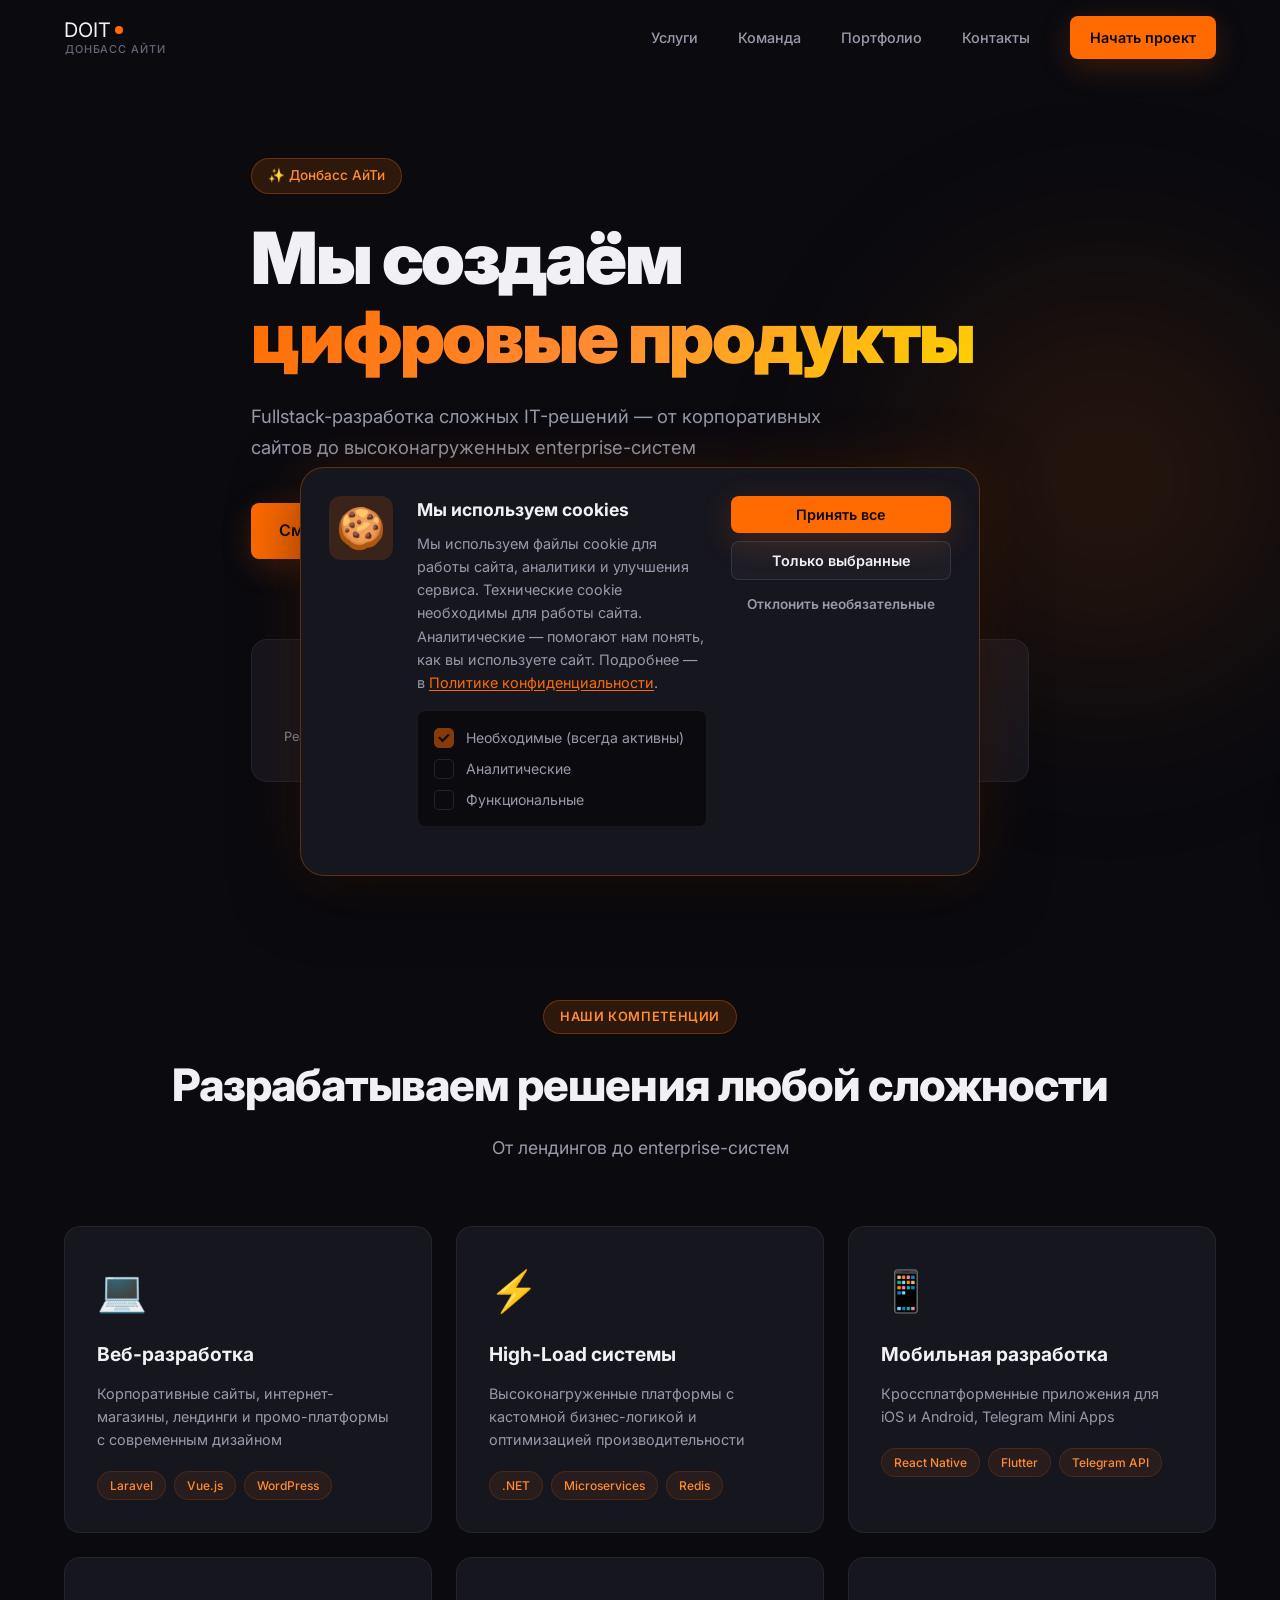
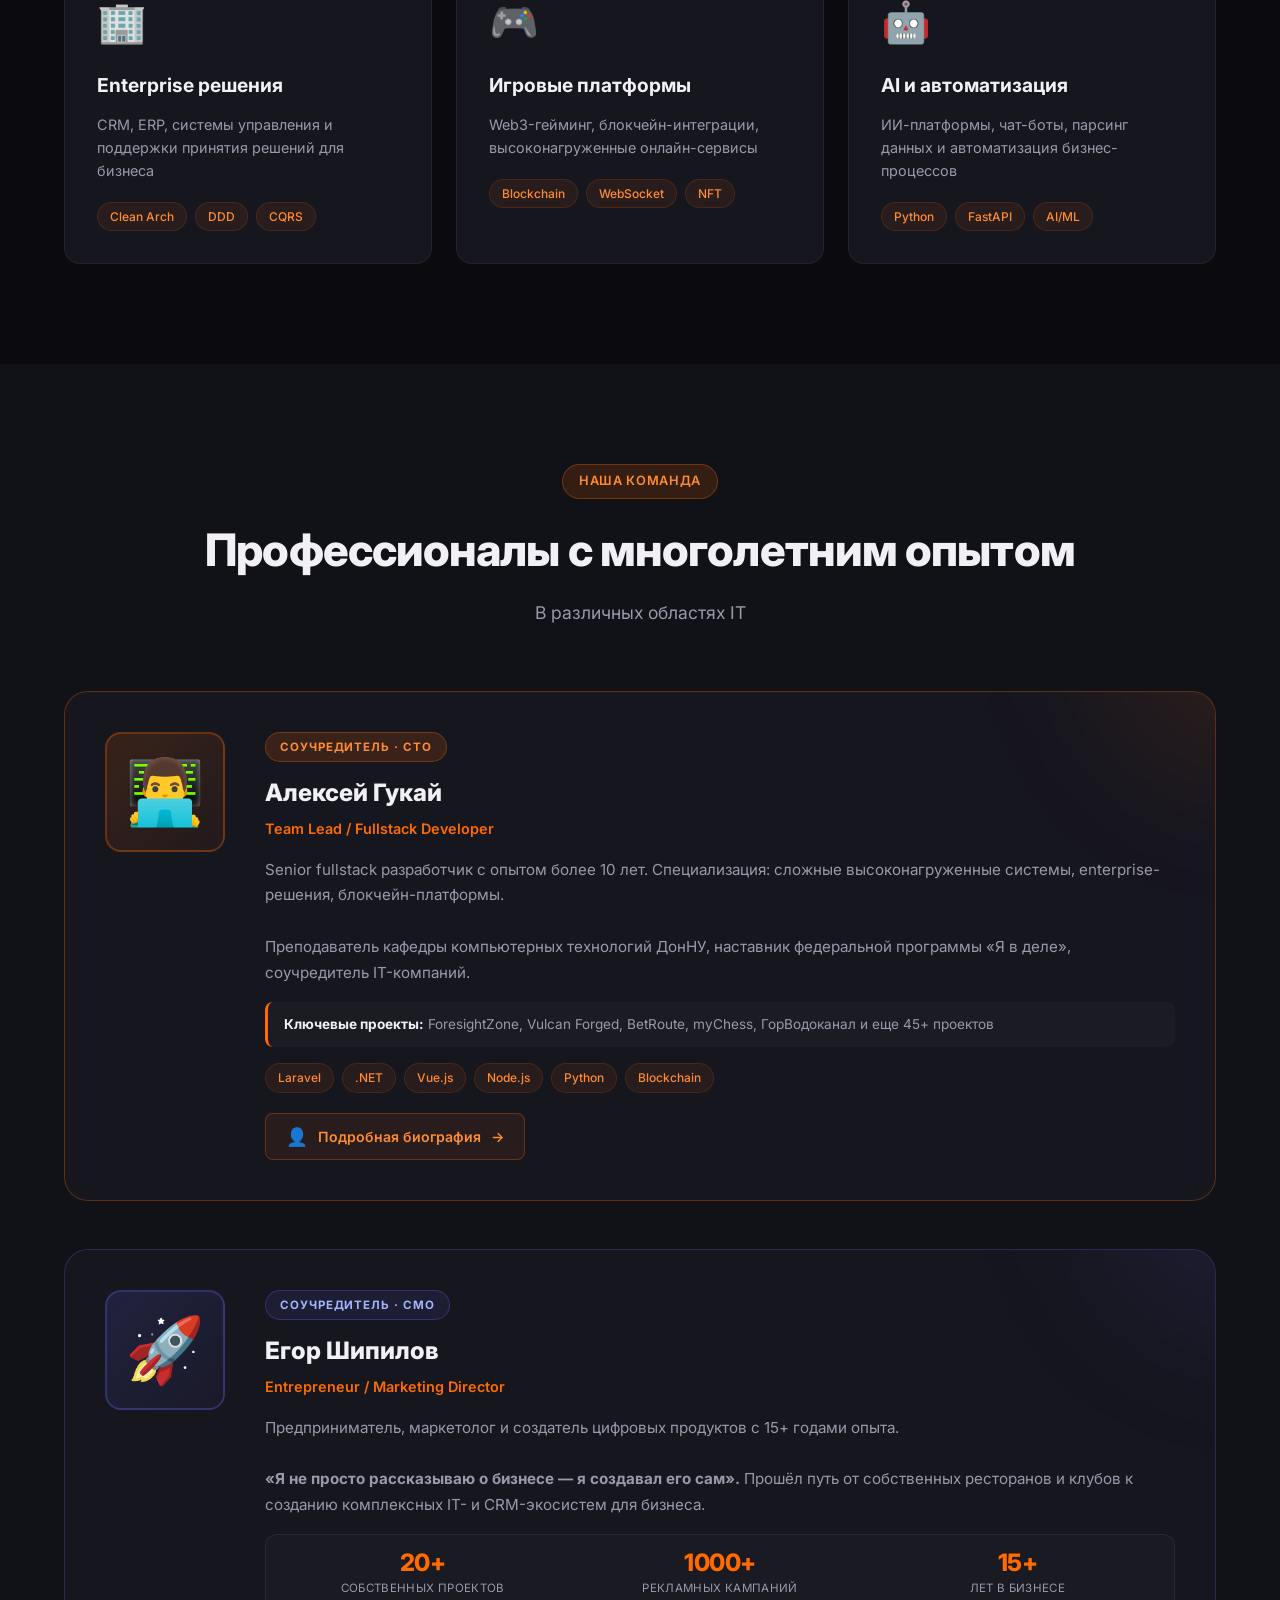
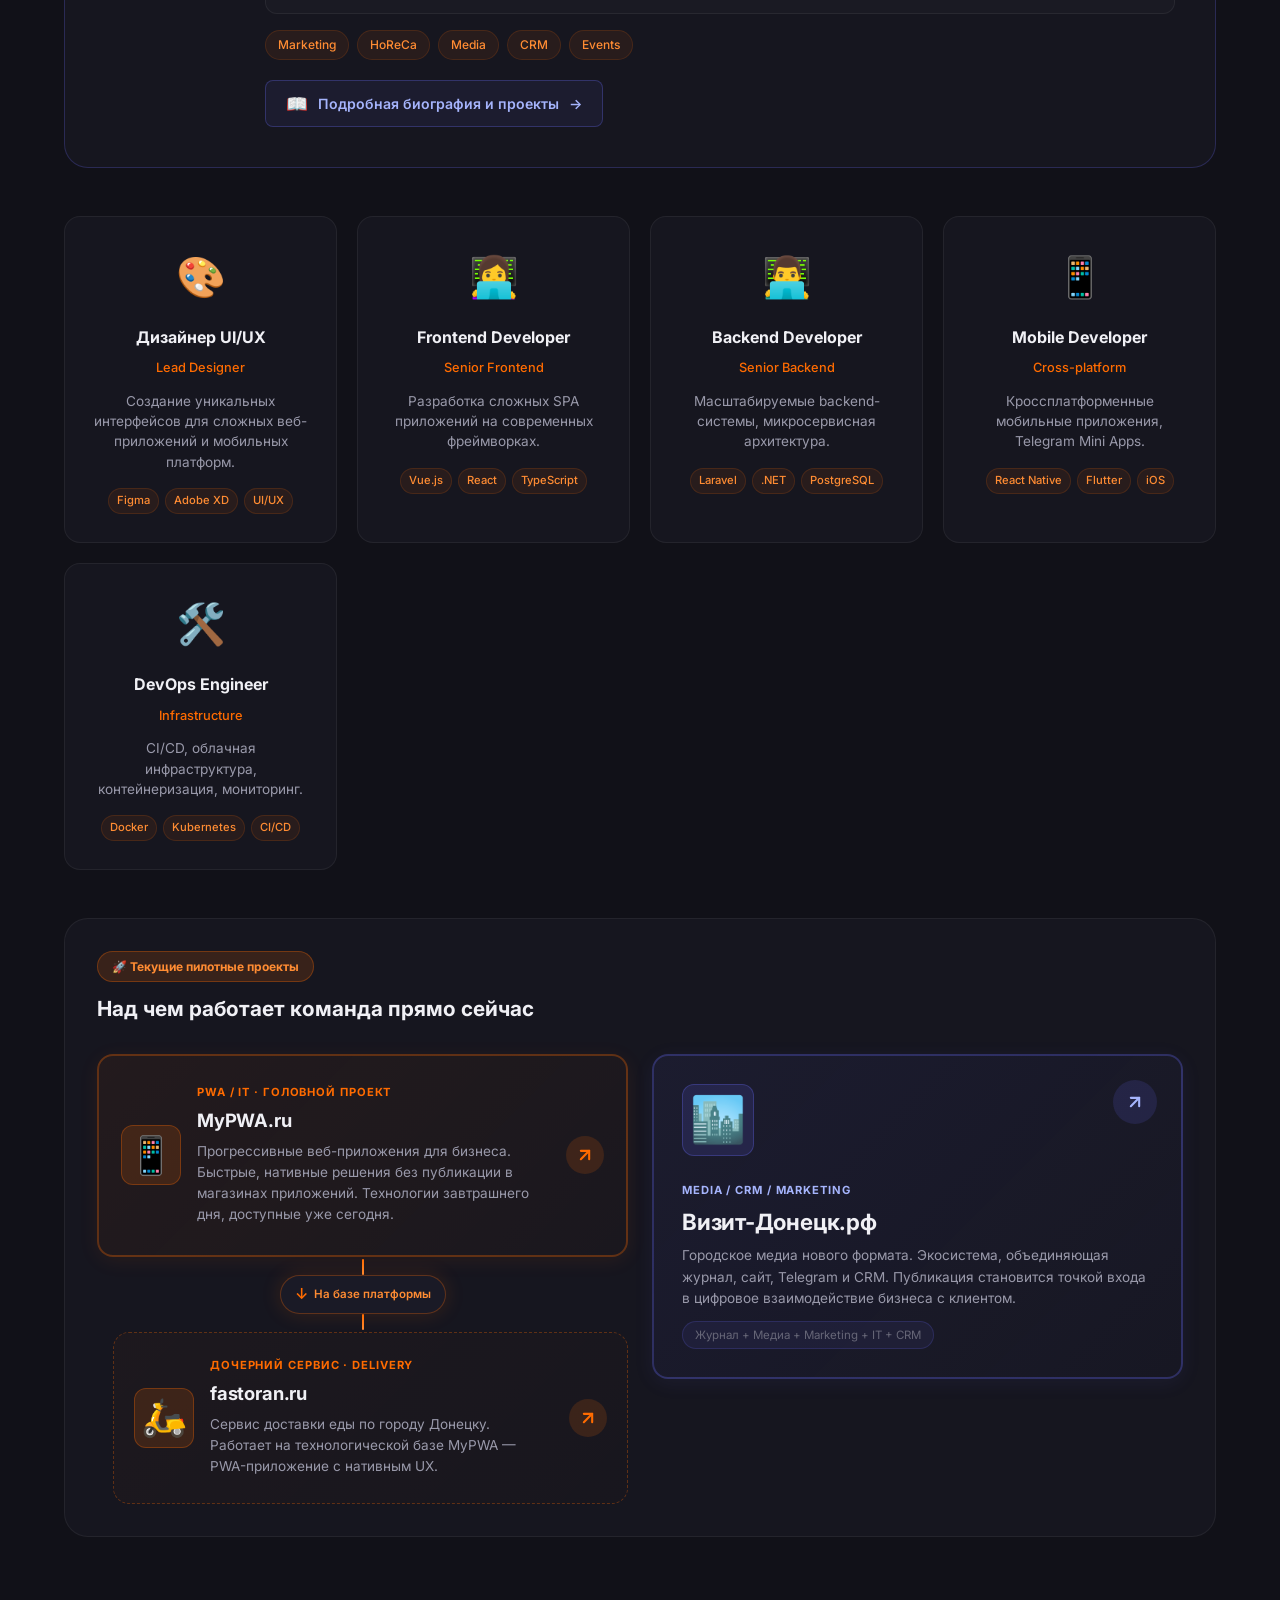
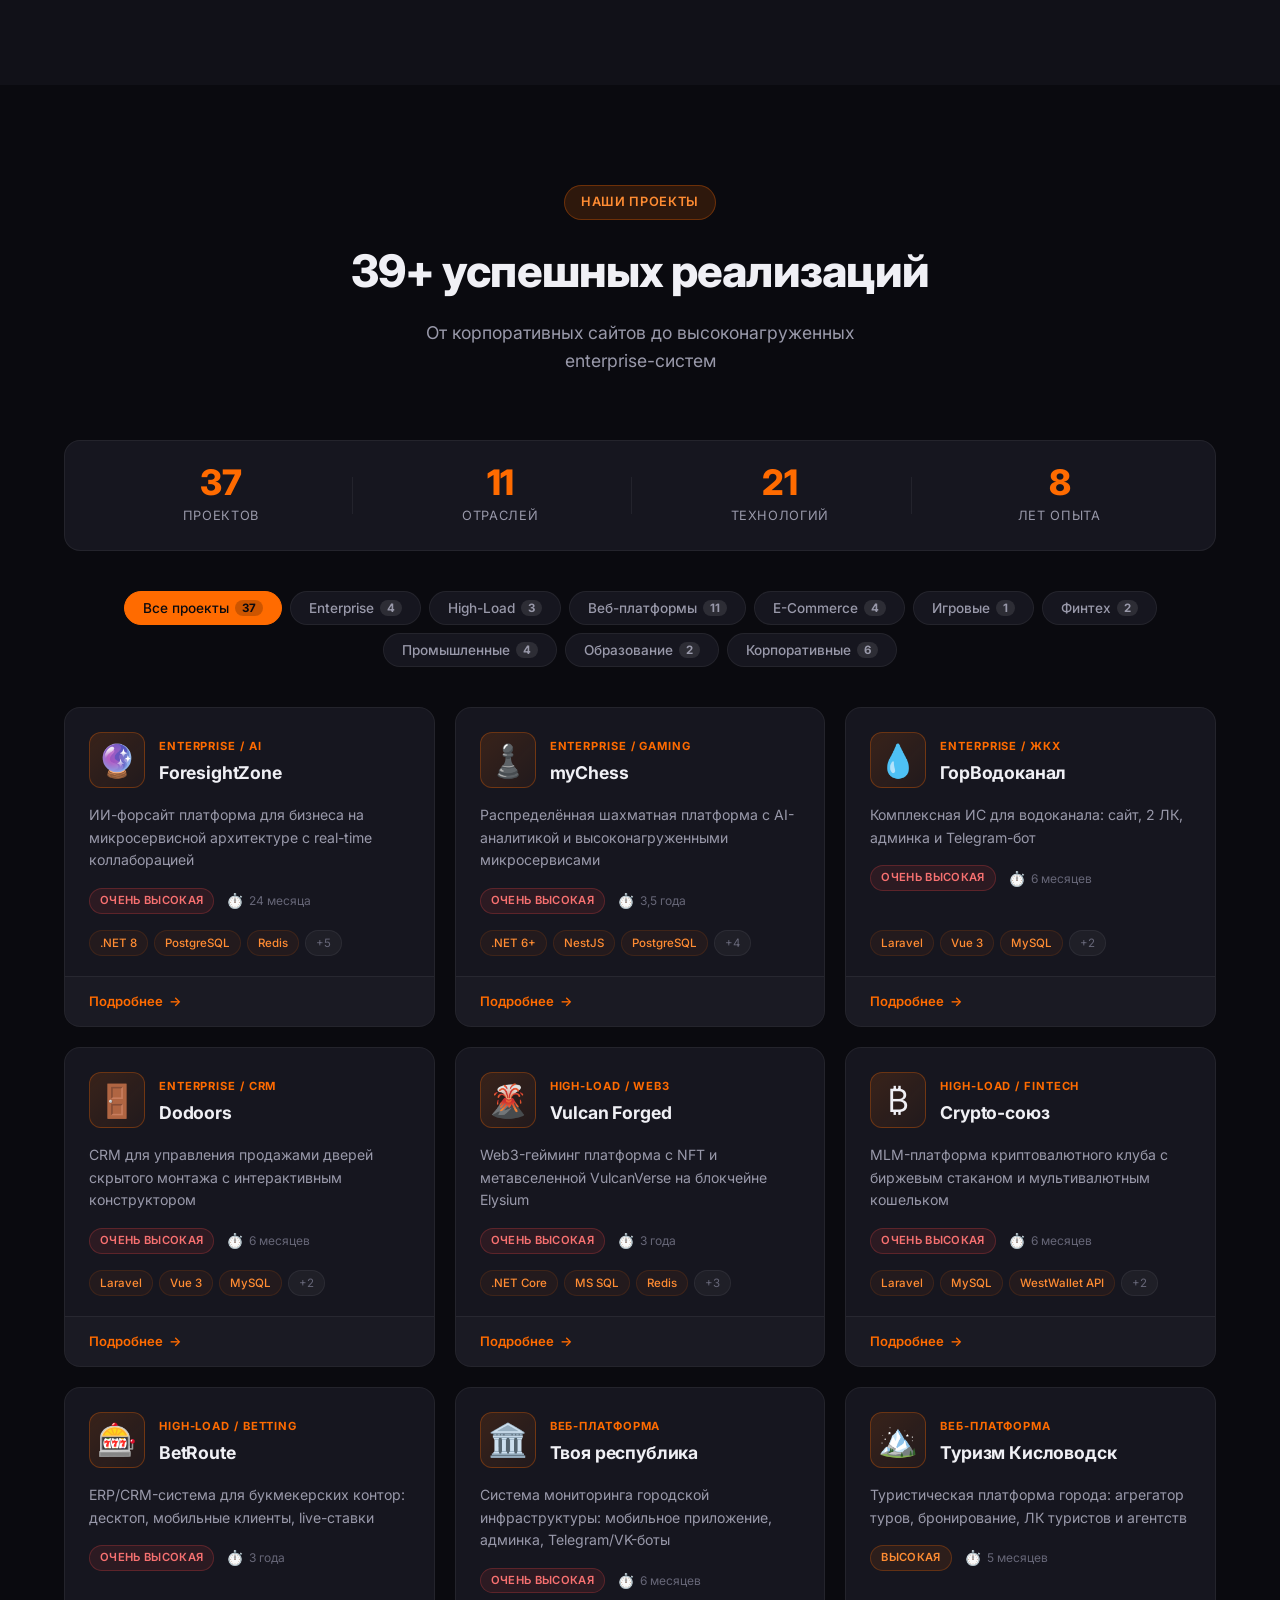
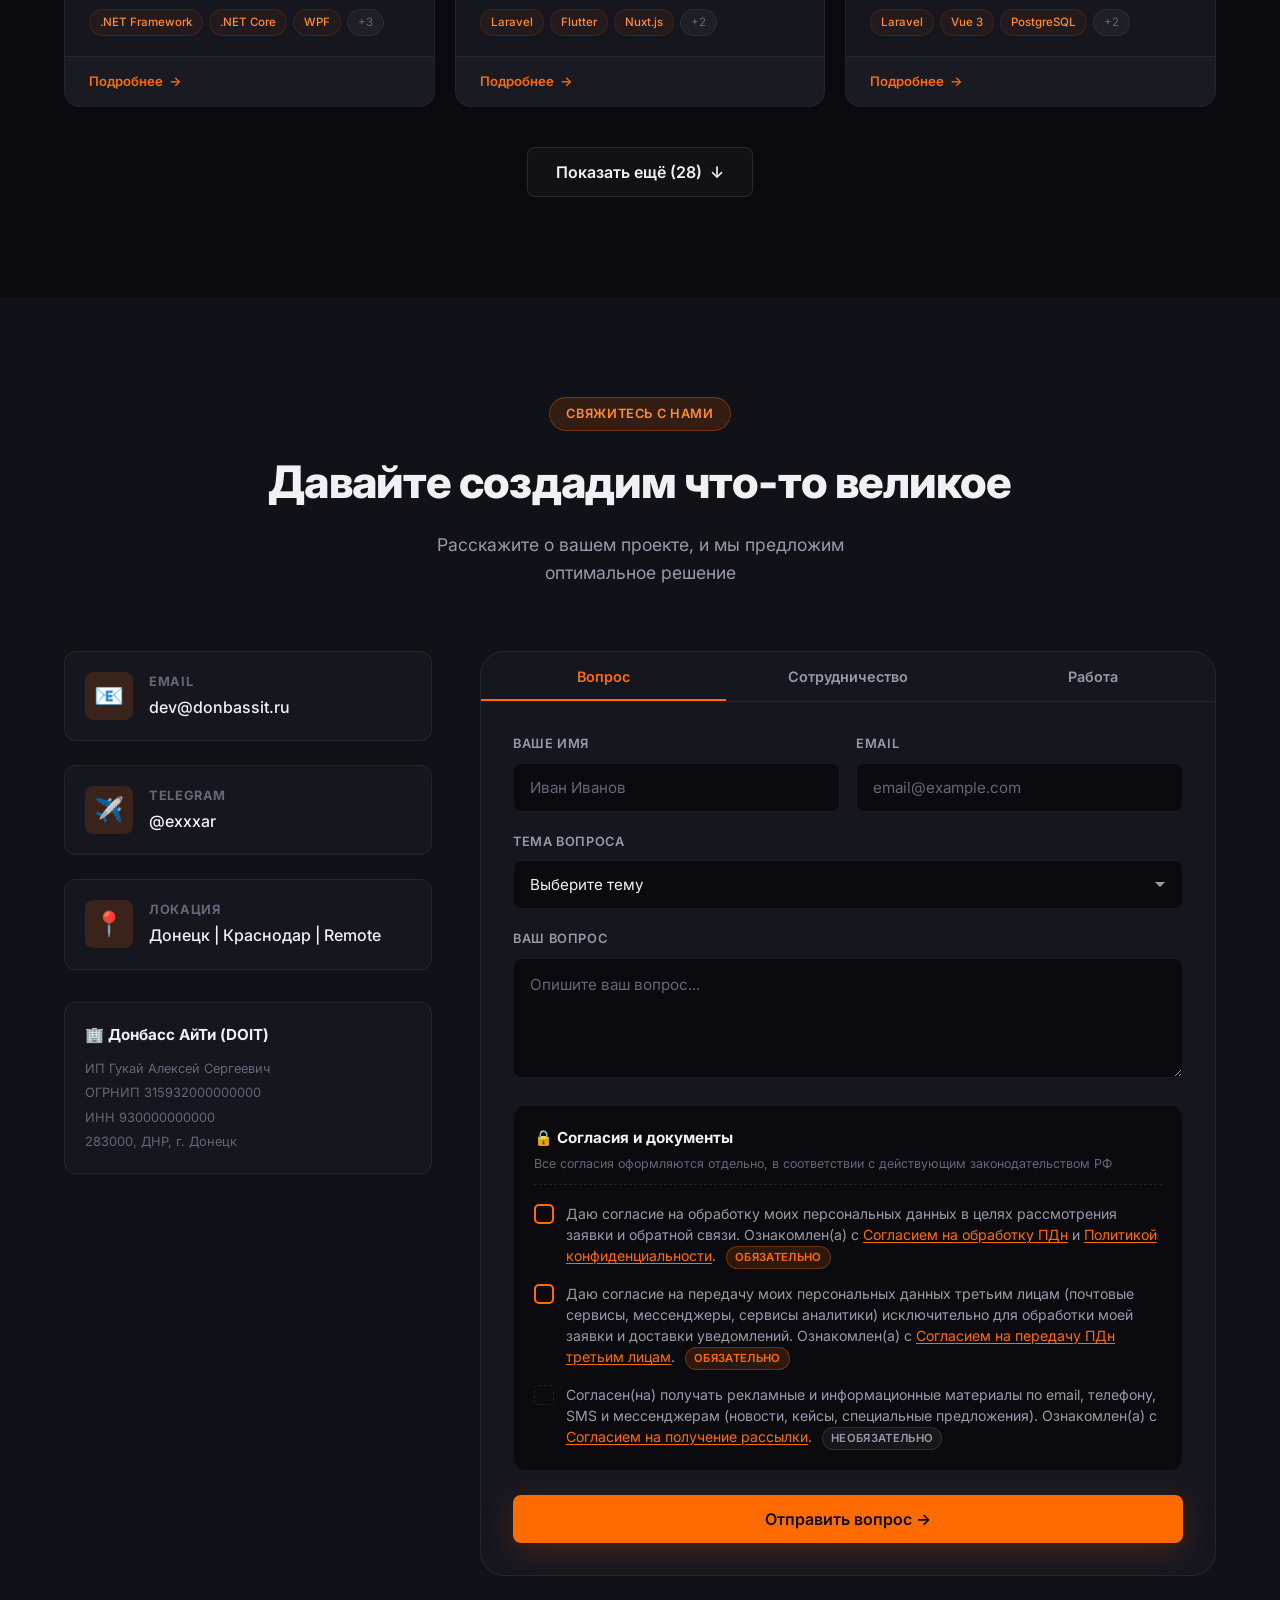
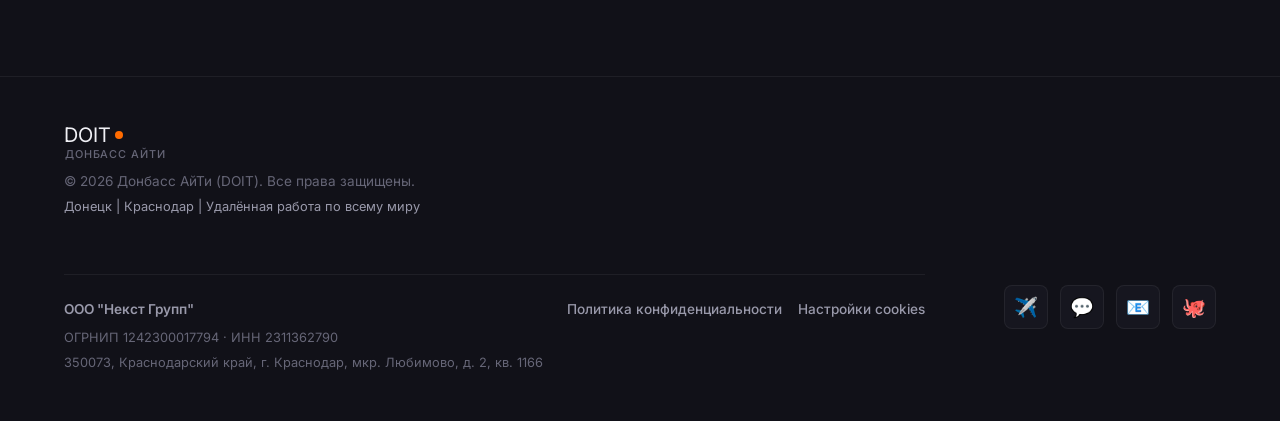
==== commit 75887c76: "update" ====
--- a/index.html
+++ b/index.html
@@ -627,7 +627,7 @@
                     <span class="contact-info__icon">✈️</span>
                     <div>
                         <strong>Telegram</strong>
-                        <a href="https://t.me/exxxar" target="_blank">@exxxar</a>
+                        <a href="https://t.me/exxxar" target="_blank" rel="noopener noreferrer">@exxxar</a>
                     </div>
                 </div>
                 <div class="contact-info__item">
@@ -636,6 +636,15 @@
                         <strong>Локация</strong>
                         <span>Донецк | Краснодар | Remote</span>
                     </div>
+                </div>
+
+                <!-- Доп. блок с юр. информацией -->
+                <div class="contact-info__legal">
+                    <strong>🏢 Донбасс АйТи (DOIT)</strong>
+                    <span>ИП Гукай Алексей Сергеевич</span>
+                    <span>ОГРНИП 315932000000000</span>
+                    <span>ИНН 930000000000</span>
+                    <span>283000, ДНР, г. Донецк</span>
                 </div>
             </div>
 
@@ -647,9 +656,10 @@
                     <button class="tab-btn" data-tab="job">Работа</button>
                 </div>
 
-                <!-- Form: Question -->
-                <form class="contact-form tab-content tab-content--active" id="form-question" action="process_form.php"
-                      method="POST">
+                <!-- =========================== -->
+                <!-- FORM 1: ВОПРОС              -->
+                <!-- =========================== -->
+                <form class="contact-form tab-content tab-content--active" id="form-question" action="process_form.php" method="POST">
                     <input type="hidden" name="form_type" value="question">
                     <div class="form-row">
                         <div class="form-group">
@@ -658,8 +668,7 @@
                         </div>
                         <div class="form-group">
                             <label class="form-label">Email</label>
-                            <input type="email" name="email" class="form-input" placeholder="email@example.com"
-                                   required>
+                            <input type="email" name="email" class="form-input" placeholder="email@example.com" required>
                         </div>
                     </div>
                     <div class="form-group">
@@ -674,53 +683,50 @@
                     </div>
                     <div class="form-group">
                         <label class="form-label">Ваш вопрос</label>
-                        <textarea name="message" class="form-input form-textarea" placeholder="Опишите ваш вопрос..."
-                                  required></textarea>
-                    </div>
-                    <!-- CONSENT BLOCK — ФЗ-152 + ФЗ-38 (ред. от 01.09.2025) -->
+                        <textarea name="message" class="form-input form-textarea" placeholder="Опишите ваш вопрос..." required></textarea>
+                    </div>
+
+                    <!-- CONSENT BLOCK -->
                     <div class="consent-block">
                         <div class="consent-block__header">
                             <span class="consent-block__title">🔒 Согласия и документы</span>
                             <span class="consent-block__hint">Все согласия оформляются отдельно, в соответствии с действующим законодательством РФ</span>
                         </div>
 
-                        <!-- 1. Согласие на обработку ПДн (обязательное, required) -->
                         <label class="checkbox checkbox--required">
                             <input type="checkbox" name="consent_pd" value="1" required>
                             <span class="checkbox__mark"></span>
                             <span class="checkbox__text">
-            Даю согласие на обработку моих персональных данных в целях рассмотрения заявки и обратной связи.
-            Ознакомлен(а) с
-            <a href="/privacy#pd-consent" target="_blank" rel="noopener noreferrer">Согласием на обработку ПДн</a>
-            и
-            <a href="/privacy" target="_blank" rel="noopener noreferrer">Политикой конфиденциальности</a>.
-            <span class="consent-badge consent-badge--required">Обязательно</span>
-        </span>
+                                Даю согласие на обработку моих персональных данных в целях рассмотрения заявки и обратной связи.
+                                Ознакомлен(а) с
+                                <a href="/privacy#pd-consent" target="_blank" rel="noopener noreferrer">Согласием на обработку ПДн</a>
+                                и
+                                <a href="/privacy" target="_blank" rel="noopener noreferrer">Политикой конфиденциальности</a>.
+                                <span class="consent-badge consent-badge--required">Обязательно</span>
+                            </span>
                         </label>
 
-                        <!-- 2. Согласие на передачу ПДн третьим лицам (обязательное, required) -->
                         <label class="checkbox checkbox--required">
                             <input type="checkbox" name="consent_transfer" value="1" required>
                             <span class="checkbox__mark"></span>
                             <span class="checkbox__text">
-            Даю согласие на передачу моих персональных данных третьим лицам (почтовые сервисы, мессенджеры, сервисы аналитики)
-            исключительно для обработки моей заявки и доставки уведомлений.
-            Ознакомлен(а) с
-            <a href="/privacy#transfer-consent" target="_blank" rel="noopener noreferrer">Согласием на передачу ПДн третьим лицам</a>.
-            <span class="consent-badge consent-badge--required">Обязательно</span>
-        </span>
+                                Даю согласие на передачу моих персональных данных третьим лицам (почтовые сервисы, мессенджеры, сервисы аналитики)
+                                исключительно для обработки моей заявки и доставки уведомлений.
+                                Ознакомлен(а) с
+                                <a href="/privacy#transfer-consent" target="_blank" rel="noopener noreferrer">Согласием на передачу ПДн третьим лицам</a>.
+                                <span class="consent-badge consent-badge--required">Обязательно</span>
+                            </span>
                         </label>
 
-                        <!-- 3. Согласие на рекламную рассылку (НЕобязательное) -->
                         <label class="checkbox checkbox--optional">
                             <input type="checkbox" name="consent_mailing" value="1">
                             <span class="checkbox__mark"></span>
                             <span class="checkbox__text">
-            Согласен(на) получать рекламные и информационные материалы по email, телефону, SMS и мессенджерам
-            (новости, акции, специальные предложения). Ознакомлен(а) с
-            <a href="/privacy#mailing-consent" target="_blank" rel="noopener noreferrer">Согласием на получение рассылки</a>.
-            <span class="consent-badge consent-badge--optional">Необязательно</span>
-        </span>
+                                Согласен(на) получать рекламные и информационные материалы по email, телефону, SMS и мессенджерам
+                                (новости, кейсы, специальные предложения). Ознакомлен(а) с
+                                <a href="/privacy#mailing-consent" target="_blank" rel="noopener noreferrer">Согласием на получение рассылки</a>.
+                                <span class="consent-badge consent-badge--optional">Необязательно</span>
+                            </span>
                         </label>
                     </div>
 
@@ -729,7 +735,9 @@
                     </button>
                 </form>
 
-                <!-- Form: Cooperation -->
+                <!-- =========================== -->
+                <!-- FORM 2: СОТРУДНИЧЕСТВО      -->
+                <!-- =========================== -->
                 <form class="contact-form tab-content" id="form-cooperation" action="process_form.php" method="POST">
                     <input type="hidden" name="form_type" value="cooperation">
                     <div class="form-row">
@@ -745,8 +753,7 @@
                     <div class="form-row">
                         <div class="form-group">
                             <label class="form-label">Email</label>
-                            <input type="email" name="email" class="form-input" placeholder="email@example.com"
-                                   required>
+                            <input type="email" name="email" class="form-input" placeholder="email@example.com" required>
                         </div>
                         <div class="form-group">
                             <label class="form-label">Телефон</label>
@@ -765,15 +772,61 @@
                     </div>
                     <div class="form-group">
                         <label class="form-label">Описание проекта</label>
-                        <textarea name="message" class="form-input form-textarea"
-                                  placeholder="Расскажите о вашем проекте..." required></textarea>
-                    </div>
+                        <textarea name="message" class="form-input form-textarea" placeholder="Расскажите о вашем проекте..." required></textarea>
+                    </div>
+
+                    <!-- CONSENT BLOCK -->
+                    <div class="consent-block">
+                        <div class="consent-block__header">
+                            <span class="consent-block__title">🔒 Согласия и документы</span>
+                            <span class="consent-block__hint">Все согласия оформляются отдельно, в соответствии с действующим законодательством РФ</span>
+                        </div>
+
+                        <label class="checkbox checkbox--required">
+                            <input type="checkbox" name="consent_pd" value="1" required>
+                            <span class="checkbox__mark"></span>
+                            <span class="checkbox__text">
+                                Даю согласие на обработку моих персональных данных в целях рассмотрения заявки на сотрудничество и подготовки коммерческого предложения.
+                                Ознакомлен(а) с
+                                <a href="/privacy#pd-consent" target="_blank" rel="noopener noreferrer">Согласием на обработку ПДн</a>
+                                и
+                                <a href="/privacy" target="_blank" rel="noopener noreferrer">Политикой конфиденциальности</a>.
+                                <span class="consent-badge consent-badge--required">Обязательно</span>
+                            </span>
+                        </label>
+
+                        <label class="checkbox checkbox--required">
+                            <input type="checkbox" name="consent_transfer" value="1" required>
+                            <span class="checkbox__mark"></span>
+                            <span class="checkbox__text">
+                                Даю согласие на передачу моих персональных данных третьим лицам (почтовые сервисы, мессенджеры, сервисы аналитики)
+                                исключительно для обработки моей заявки и доставки уведомлений.
+                                Ознакомлен(а) с
+                                <a href="/privacy#transfer-consent" target="_blank" rel="noopener noreferrer">Согласием на передачу ПДн третьим лицам</a>.
+                                <span class="consent-badge consent-badge--required">Обязательно</span>
+                            </span>
+                        </label>
+
+                        <label class="checkbox checkbox--optional">
+                            <input type="checkbox" name="consent_mailing" value="1">
+                            <span class="checkbox__mark"></span>
+                            <span class="checkbox__text">
+                                Согласен(на) получать рекламные и информационные материалы по email, телефону, SMS и мессенджерам
+                                (новости, кейсы, специальные предложения). Ознакомлен(а) с
+                                <a href="/privacy#mailing-consent" target="_blank" rel="noopener noreferrer">Согласием на получение рассылки</a>.
+                                <span class="consent-badge consent-badge--optional">Необязательно</span>
+                            </span>
+                        </label>
+                    </div>
+
                     <button type="submit" class="btn btn--accent btn--lg btn--full">
                         Отправить заявку →
                     </button>
                 </form>
 
-                <!-- Form: Job -->
+                <!-- =========================== -->
+                <!-- FORM 3: РАБОТА              -->
+                <!-- =========================== -->
                 <form class="contact-form tab-content" id="form-job" action="process_form.php" method="POST">
                     <input type="hidden" name="form_type" value="job">
                     <div class="form-row">
@@ -783,15 +836,13 @@
                         </div>
                         <div class="form-group">
                             <label class="form-label">Желаемая позиция</label>
-                            <input type="text" name="position" class="form-input" placeholder="Frontend Developer"
-                                   required>
+                            <input type="text" name="position" class="form-input" placeholder="Frontend Developer" required>
                         </div>
                     </div>
                     <div class="form-row">
                         <div class="form-group">
                             <label class="form-label">Email</label>
-                            <input type="email" name="email" class="form-input" placeholder="email@example.com"
-                                   required>
+                            <input type="email" name="email" class="form-input" placeholder="email@example.com" required>
                         </div>
                         <div class="form-group">
                             <label class="form-label">Telegram</label>
@@ -810,9 +861,53 @@
                     </div>
                     <div class="form-group">
                         <label class="form-label">Расскажите о себе</label>
-                        <textarea name="message" class="form-input form-textarea" placeholder="Опыт, навыки, проекты..."
-                                  required></textarea>
-                    </div>
+                        <textarea name="message" class="form-input form-textarea" placeholder="Опыт, навыки, проекты..." required></textarea>
+                    </div>
+
+                    <!-- CONSENT BLOCK -->
+                    <div class="consent-block">
+                        <div class="consent-block__header">
+                            <span class="consent-block__title">🔒 Согласия и документы</span>
+                            <span class="consent-block__hint">Все согласия оформляются отдельно, в соответствии с действующим законодательством РФ</span>
+                        </div>
+
+                        <label class="checkbox checkbox--required">
+                            <input type="checkbox" name="consent_pd" value="1" required>
+                            <span class="checkbox__mark"></span>
+                            <span class="checkbox__text">
+                                Даю согласие на обработку моих персональных данных в целях рассмотрения моей кандидатуры на вакантную позицию и проведения собеседования.
+                                Ознакомлен(а) с
+                                <a href="/privacy#pd-consent" target="_blank" rel="noopener noreferrer">Согласием на обработку ПДн</a>
+                                и
+                                <a href="/privacy" target="_blank" rel="noopener noreferrer">Политикой конфиденциальности</a>.
+                                <span class="consent-badge consent-badge--required">Обязательно</span>
+                            </span>
+                        </label>
+
+                        <label class="checkbox checkbox--required">
+                            <input type="checkbox" name="consent_transfer" value="1" required>
+                            <span class="checkbox__mark"></span>
+                            <span class="checkbox__text">
+                                Даю согласие на передачу моих персональных данных третьим лицам (почтовые сервисы, мессенджеры, сервисы аналитики)
+                                исключительно для обработки моей заявки и доставки уведомлений.
+                                Ознакомлен(а) с
+                                <a href="/privacy#transfer-consent" target="_blank" rel="noopener noreferrer">Согласием на передачу ПДн третьим лицам</a>.
+                                <span class="consent-badge consent-badge--required">Обязательно</span>
+                            </span>
+                        </label>
+
+                        <label class="checkbox checkbox--optional">
+                            <input type="checkbox" name="consent_mailing" value="1">
+                            <span class="checkbox__mark"></span>
+                            <span class="checkbox__text">
+                                Согласен(на) получать информационные материалы о новых вакансиях и карьерных возможностях по email, телефону, SMS и мессенджерам.
+                                Ознакомлен(а) с
+                                <a href="/privacy#mailing-consent" target="_blank" rel="noopener noreferrer">Согласием на получение рассылки</a>.
+                                <span class="consent-badge consent-badge--optional">Необязательно</span>
+                            </span>
+                        </label>
+                    </div>
+
                     <button type="submit" class="btn btn--accent btn--lg btn--full">
                         Отправить резюме →
                     </button>
--- a/assets/css/styles.css
+++ b/assets/css/styles.css
@@ -3352,4 +3352,38 @@
     .profile-contacts {
         grid-template-columns: 1fr;
     }
+}
+
+/* ===== CONTACT INFO LEGAL BLOCK ===== */
+.contact-info__legal {
+    display: flex;
+    flex-direction: column;
+    gap: 4px;
+    padding: 20px;
+    background: var(--bg-card);
+    border: 1px solid var(--border);
+    border-radius: var(--radius-md);
+    font-size: 0.8rem;
+    color: var(--text-muted);
+    line-height: 1.6;
+    margin-top: 8px;
+}
+
+.contact-info__legal strong {
+    display: block;
+    font-size: 0.95rem;
+    font-weight: 700;
+    color: var(--text-primary);
+    margin-bottom: 8px;
+}
+
+.contact-info__legal span {
+    display: block;
+}
+
+@media (max-width: 768px) {
+    .contact-info__legal {
+        font-size: 0.75rem;
+        padding: 16px;
+    }
 }
--- a/assets/css/styles.css
+++ b/assets/css/styles.css
@@ -3352,4 +3352,38 @@
     .profile-contacts {
         grid-template-columns: 1fr;
     }
+}
+
+/* ===== CONTACT INFO LEGAL BLOCK ===== */
+.contact-info__legal {
+    display: flex;
+    flex-direction: column;
+    gap: 4px;
+    padding: 20px;
+    background: var(--bg-card);
+    border: 1px solid var(--border);
+    border-radius: var(--radius-md);
+    font-size: 0.8rem;
+    color: var(--text-muted);
+    line-height: 1.6;
+    margin-top: 8px;
+}
+
+.contact-info__legal strong {
+    display: block;
+    font-size: 0.95rem;
+    font-weight: 700;
+    color: var(--text-primary);
+    margin-bottom: 8px;
+}
+
+.contact-info__legal span {
+    display: block;
+}
+
+@media (max-width: 768px) {
+    .contact-info__legal {
+        font-size: 0.75rem;
+        padding: 16px;
+    }
 }
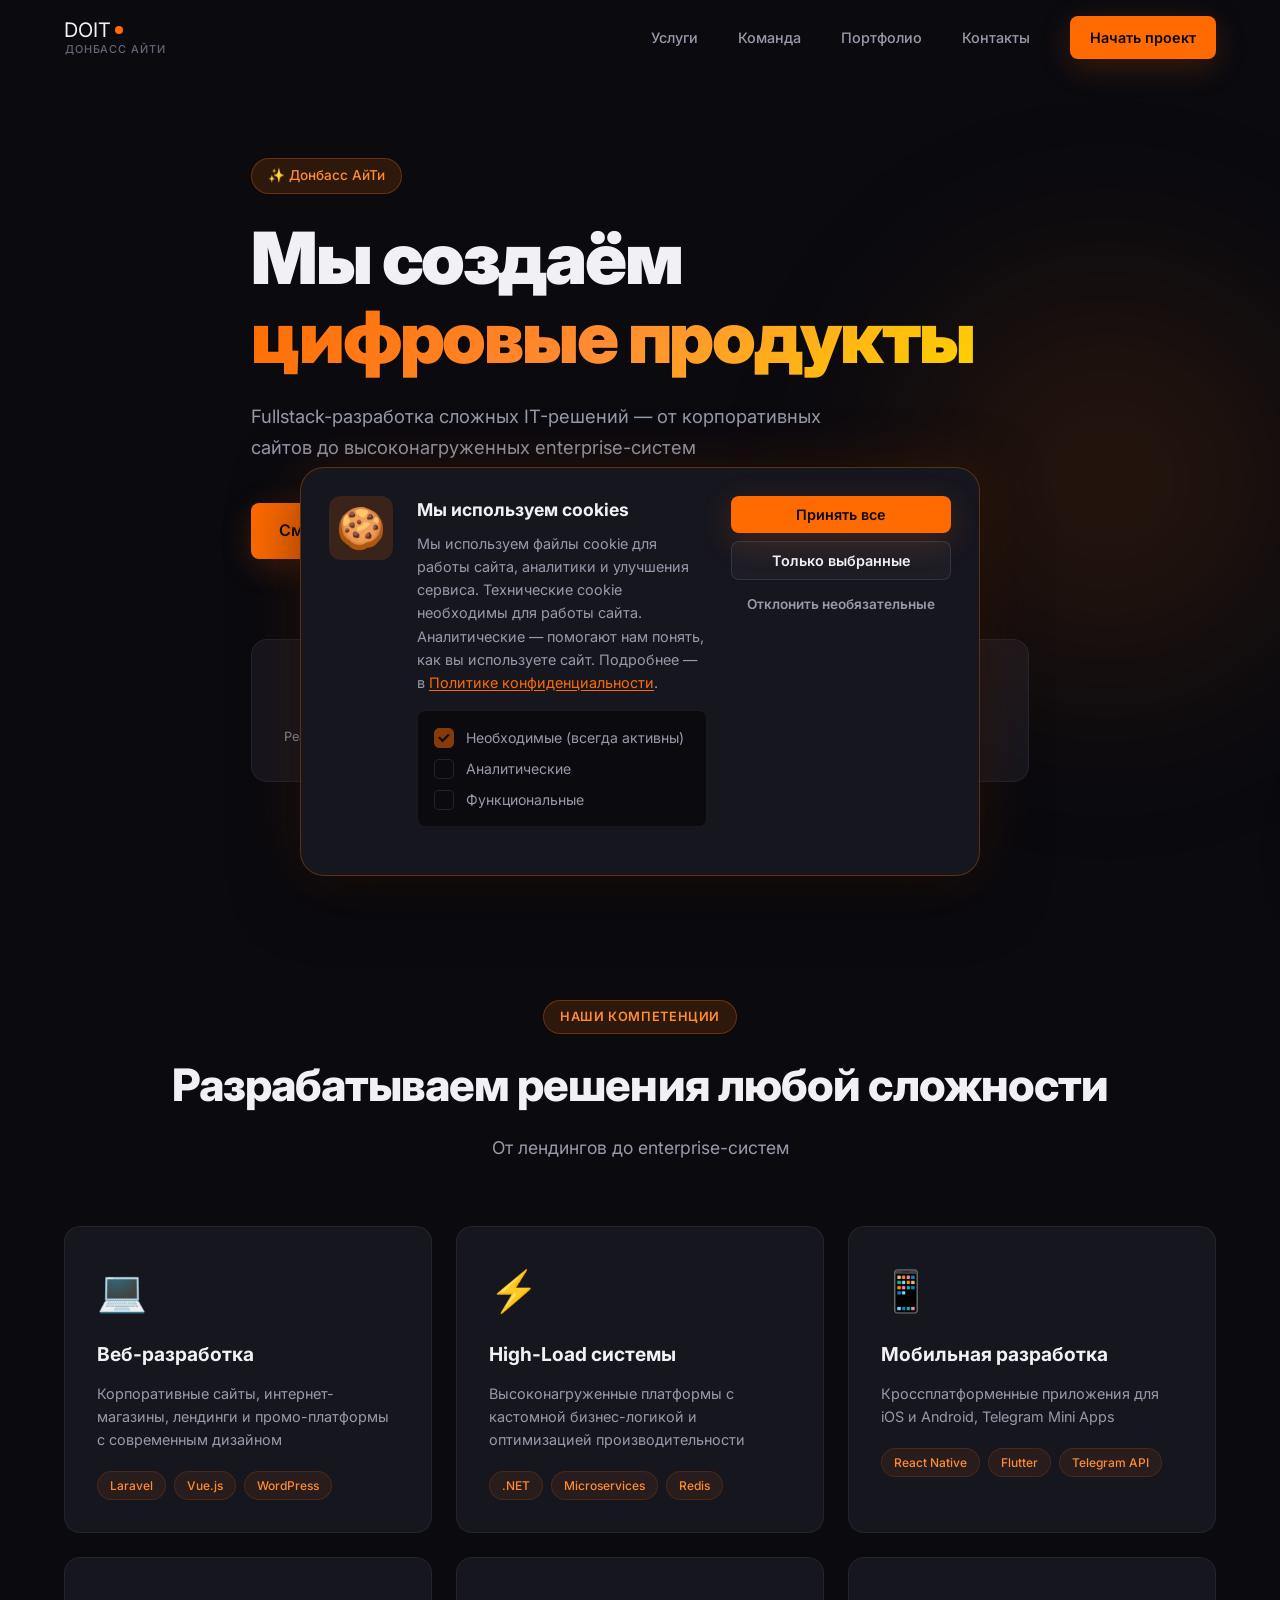
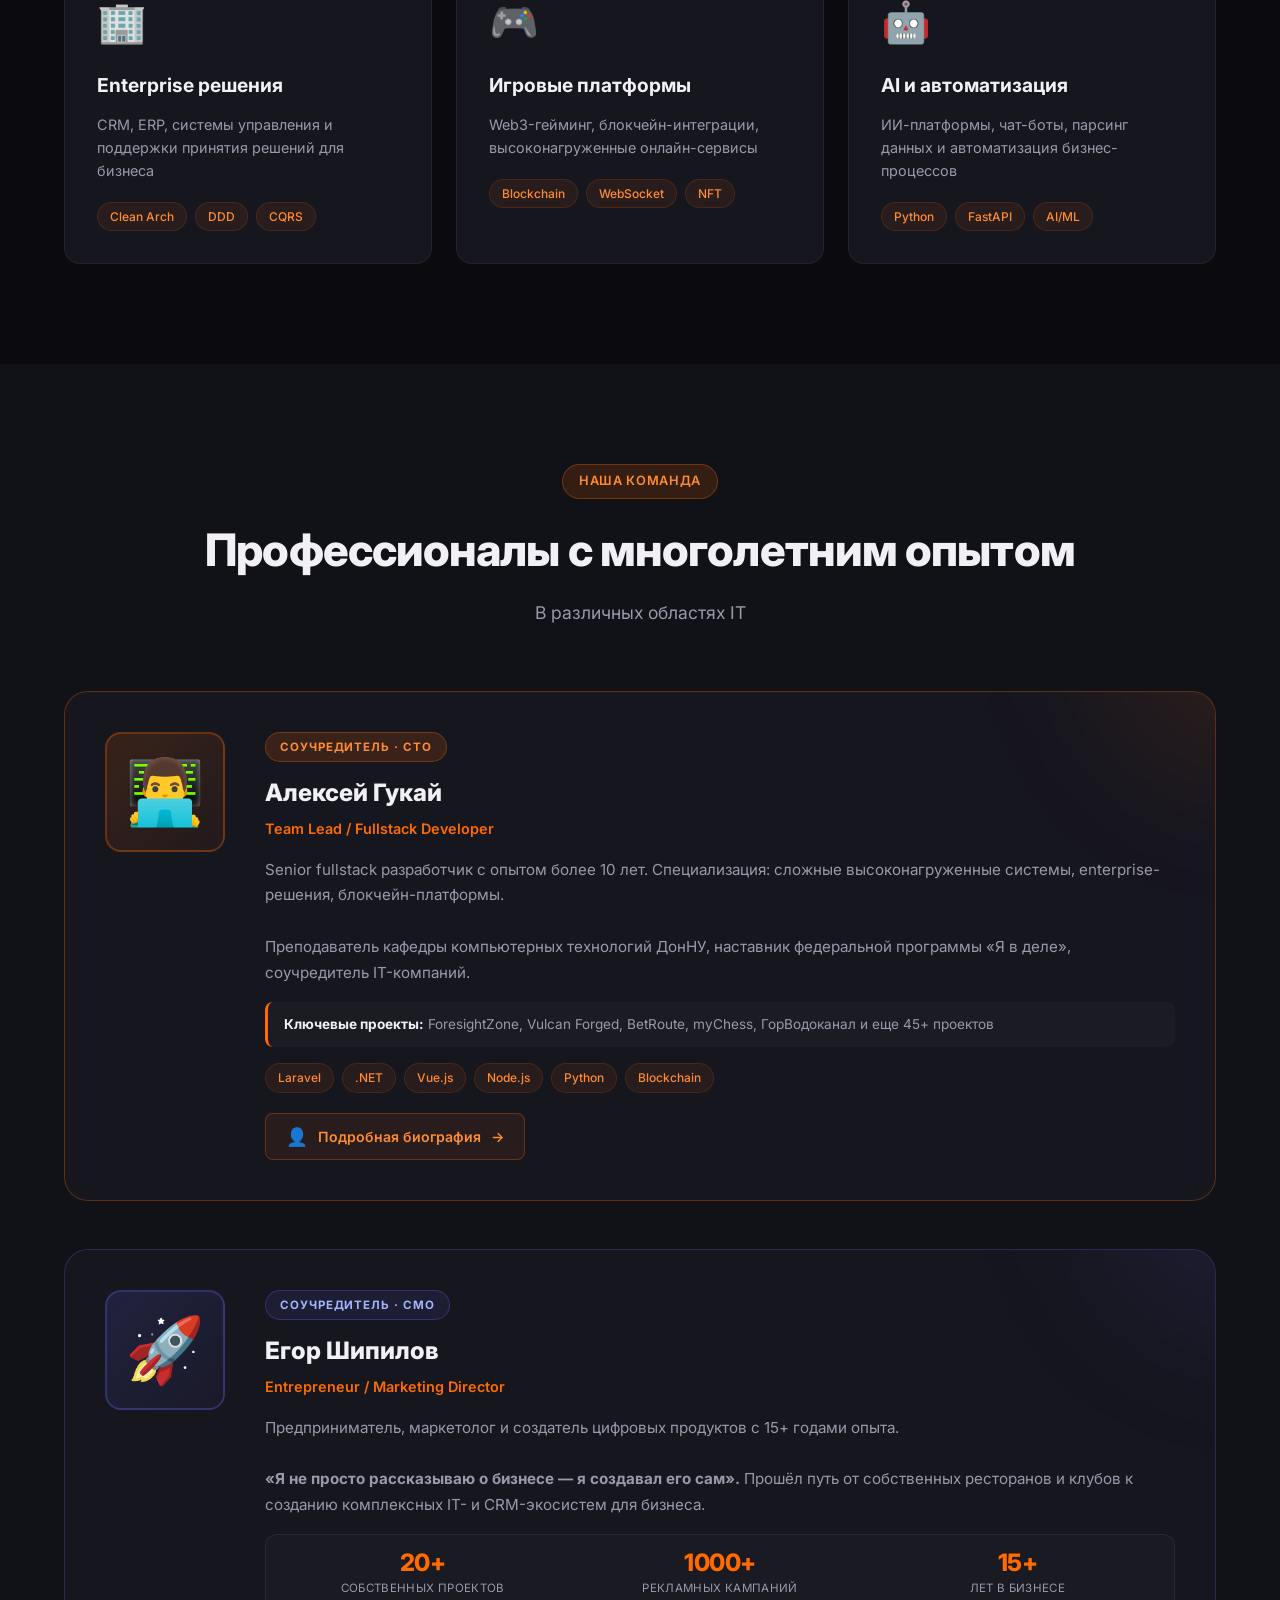
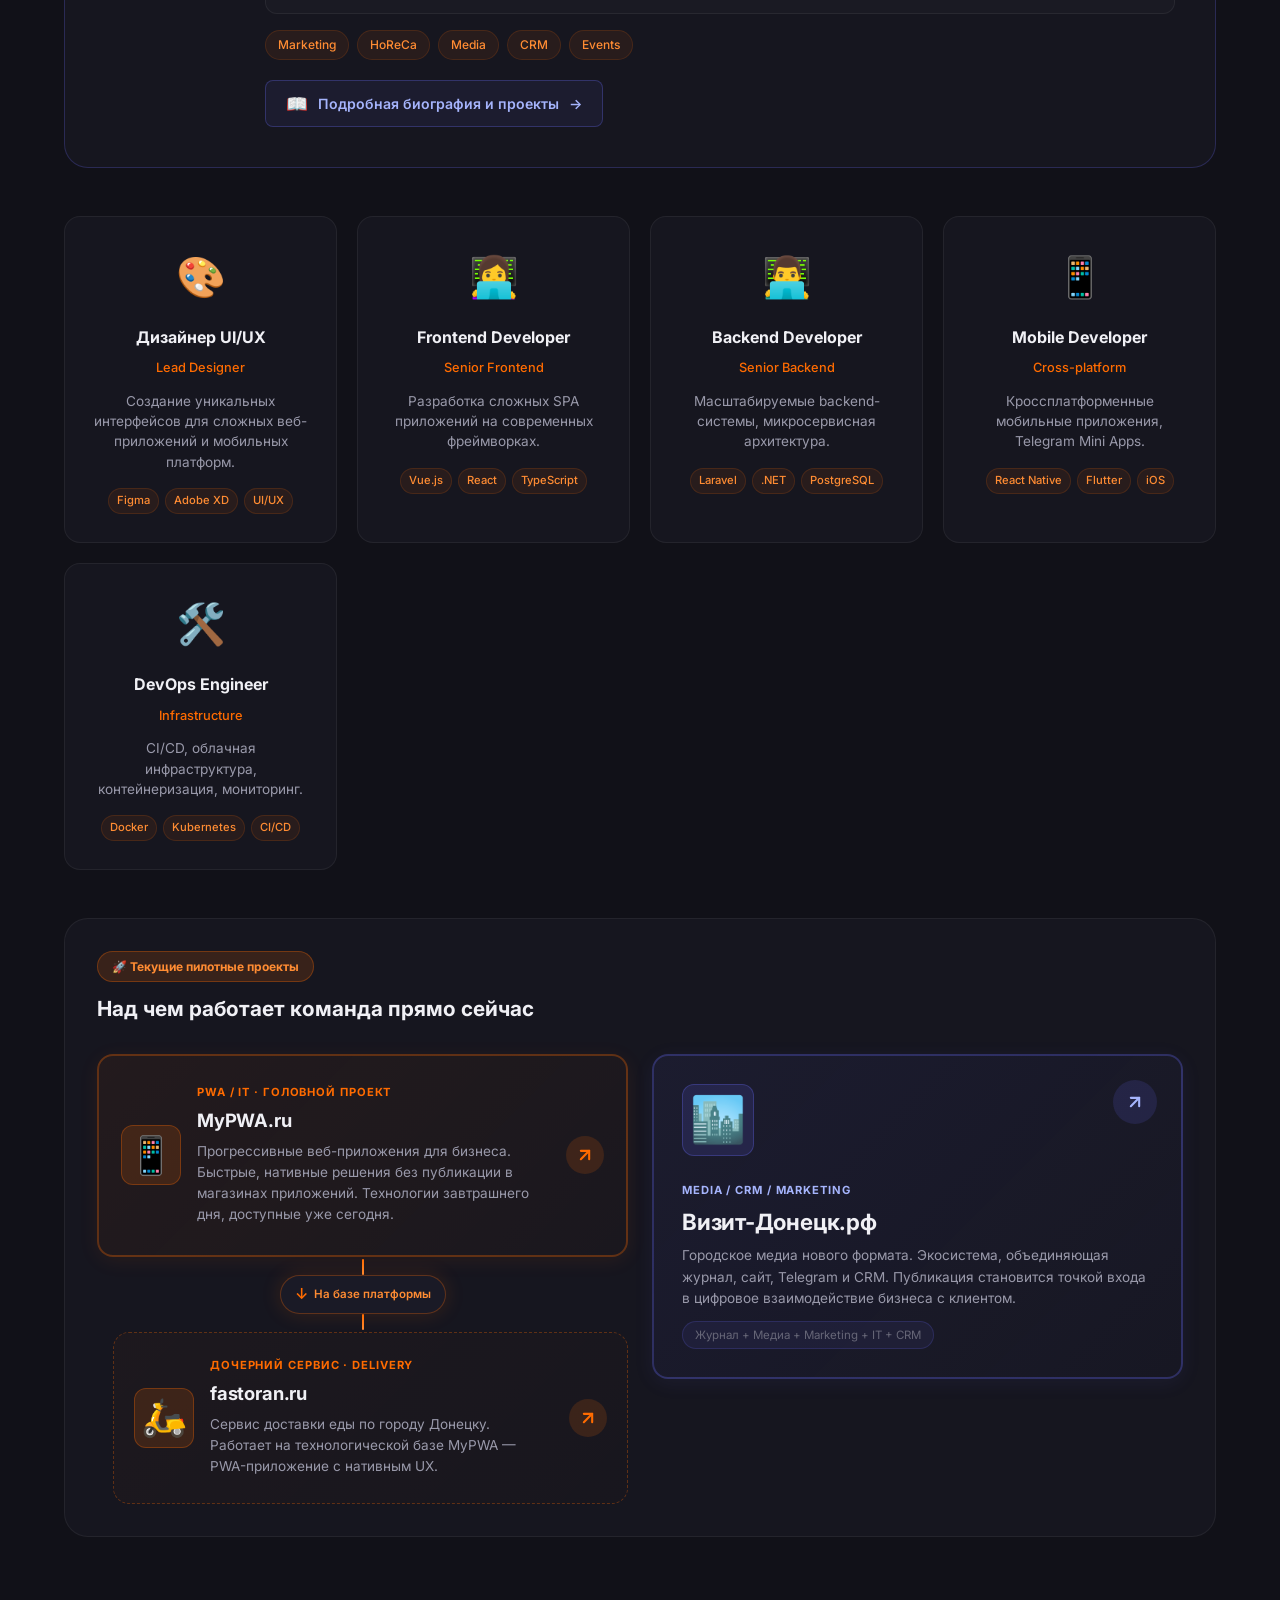
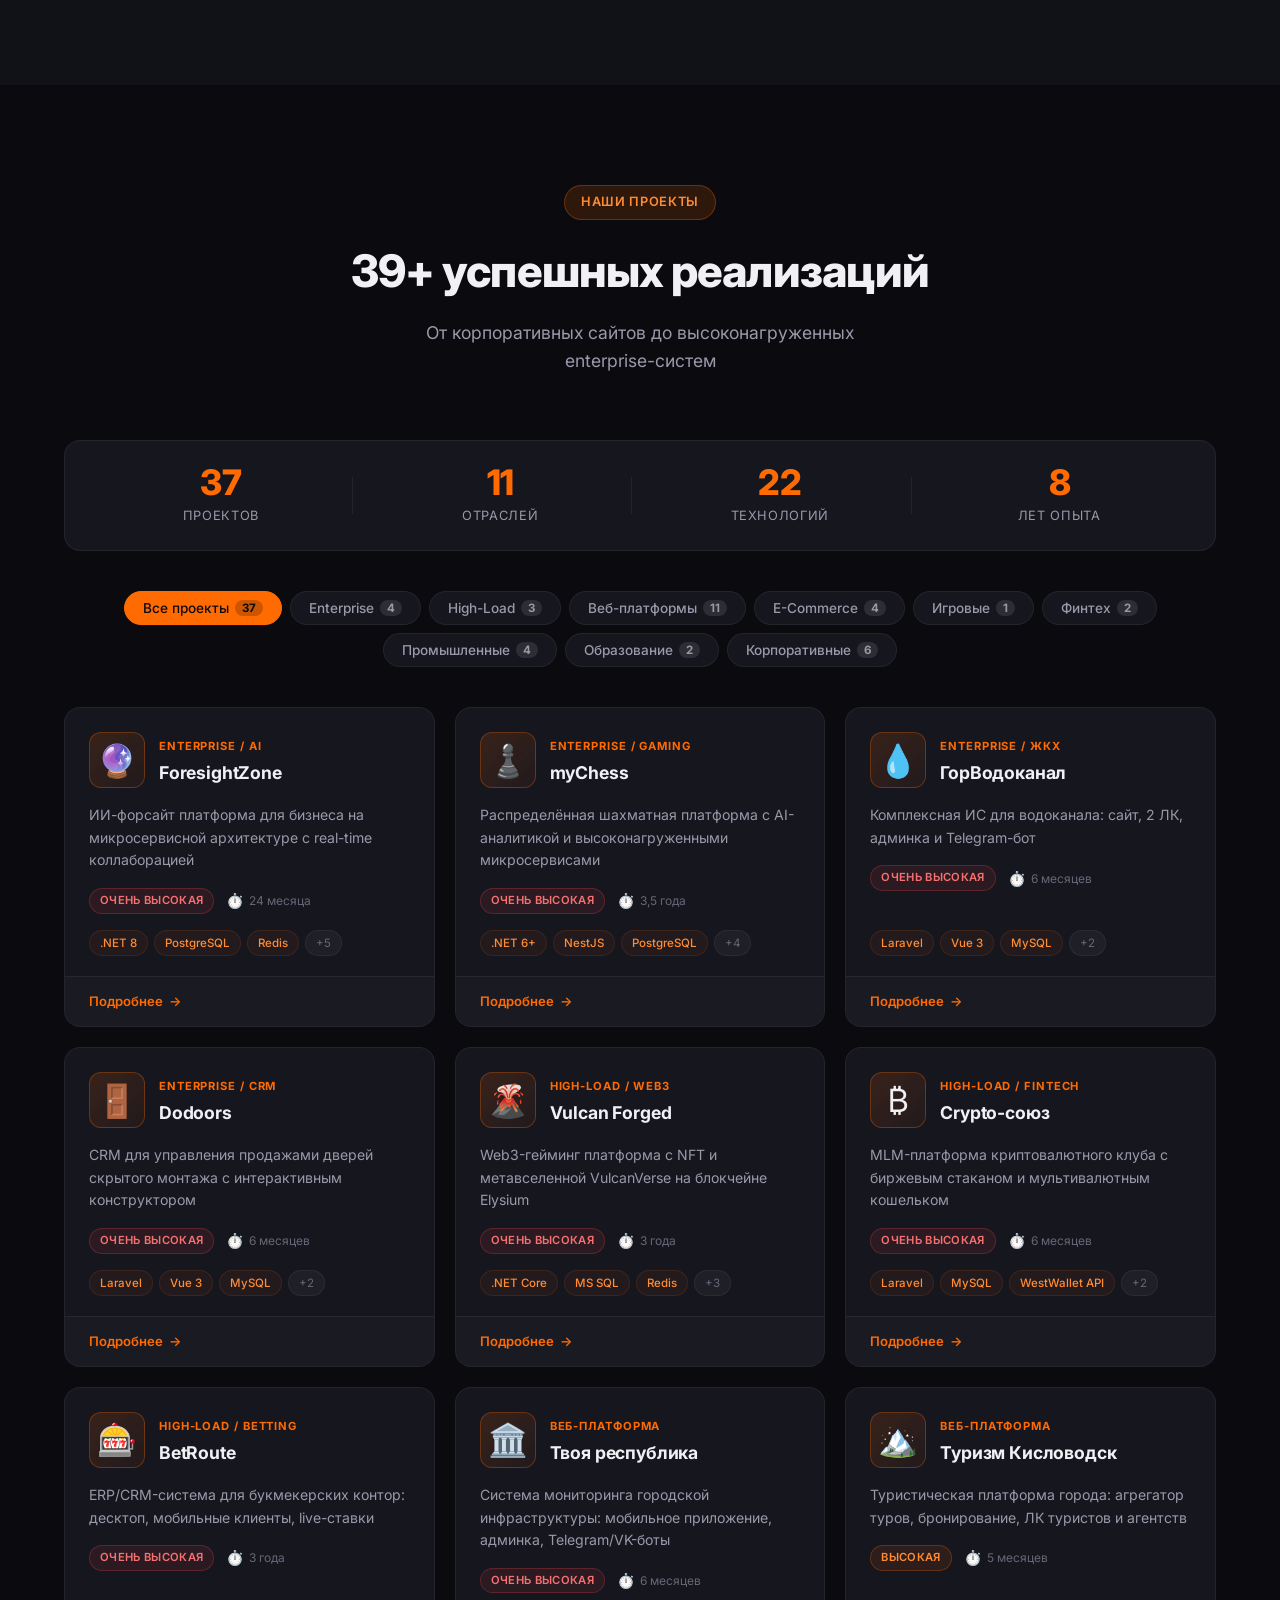
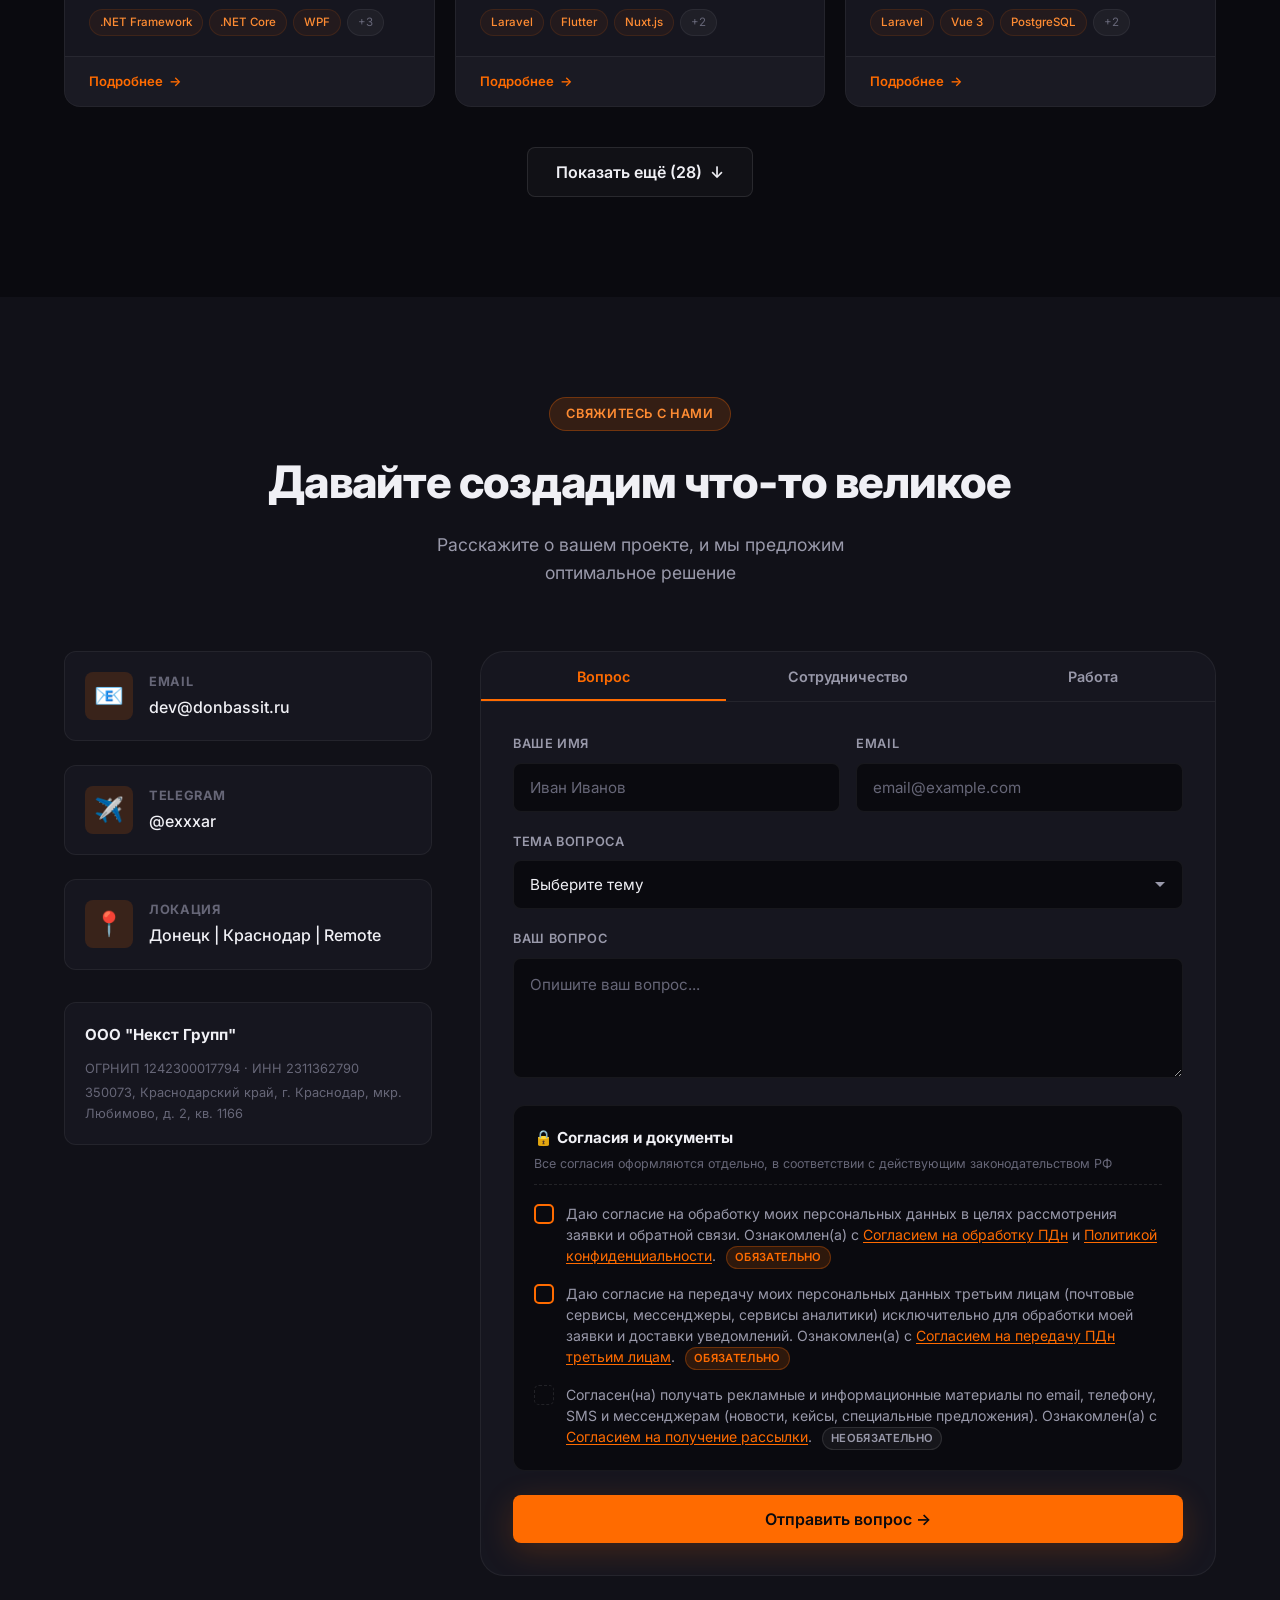
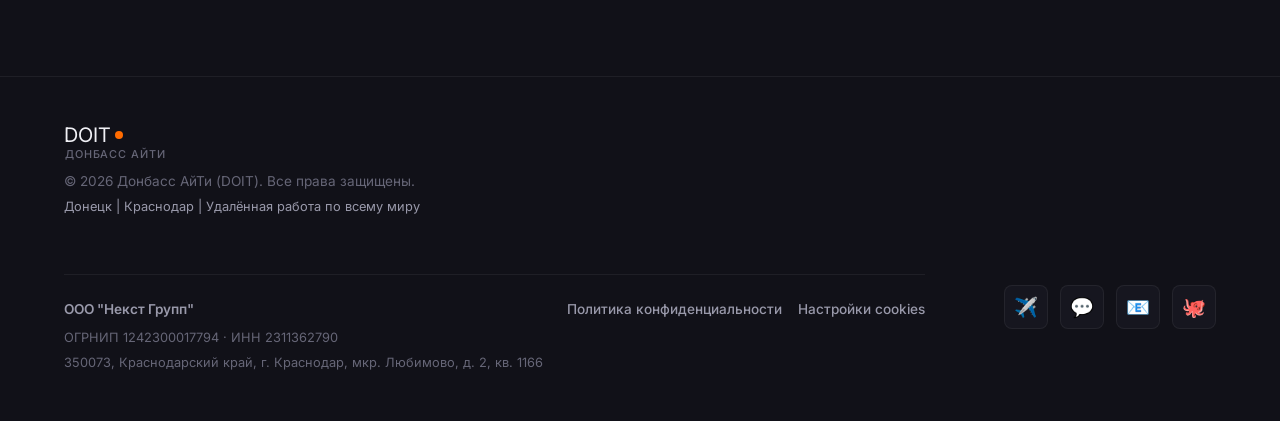
==== commit 90dea274: "some updates" ====
--- a/index.html
+++ b/index.html
@@ -640,11 +640,9 @@
 
                 <!-- Доп. блок с юр. информацией -->
                 <div class="contact-info__legal">
-                    <strong>🏢 Донбасс АйТи (DOIT)</strong>
-                    <span>ИП Гукай Алексей Сергеевич</span>
-                    <span>ОГРНИП 315932000000000</span>
-                    <span>ИНН 930000000000</span>
-                    <span>283000, ДНР, г. Донецк</span>
+                    <strong>ООО "Некст Групп"</strong>
+                    <span>ОГРНИП 1242300017794 · ИНН 2311362790</span>
+                    <span>350073, Краснодарский край, г. Краснодар, мкр. Любимово, д. 2, кв. 1166</span>
                 </div>
             </div>
 
